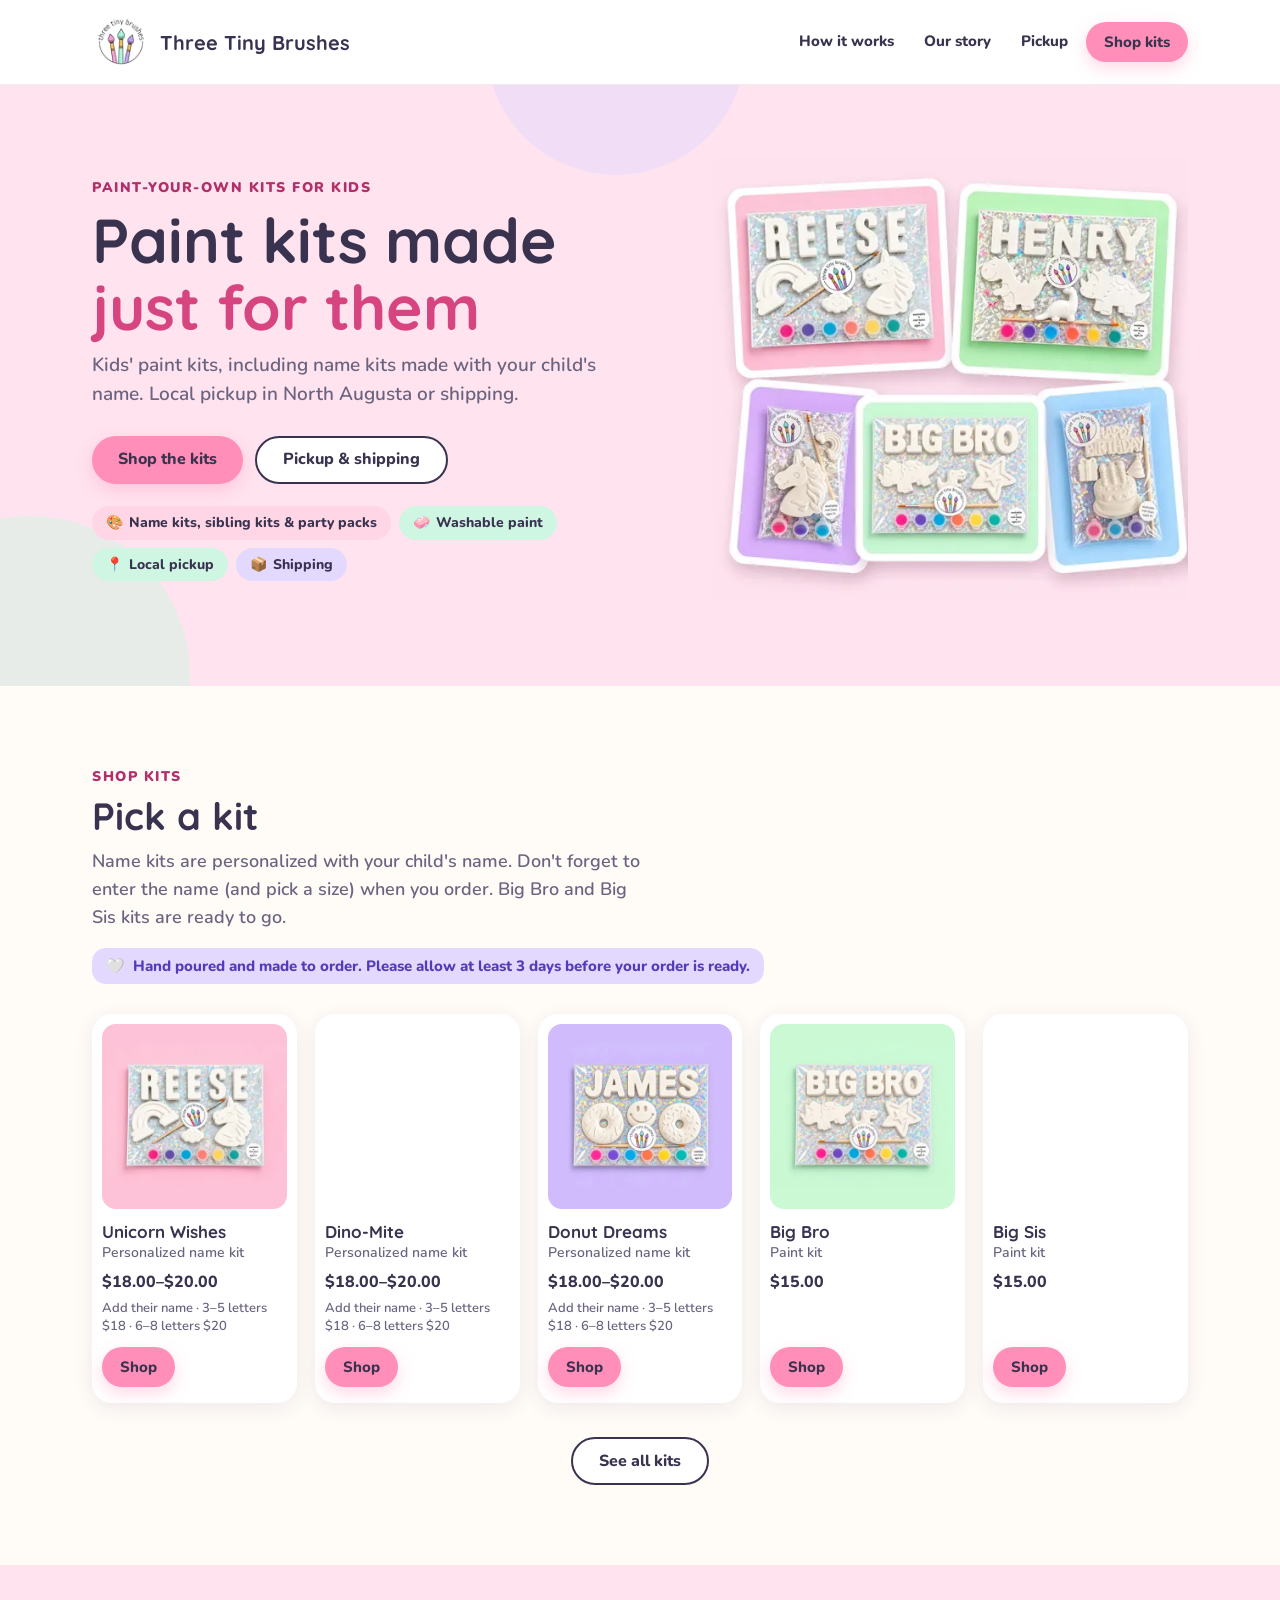
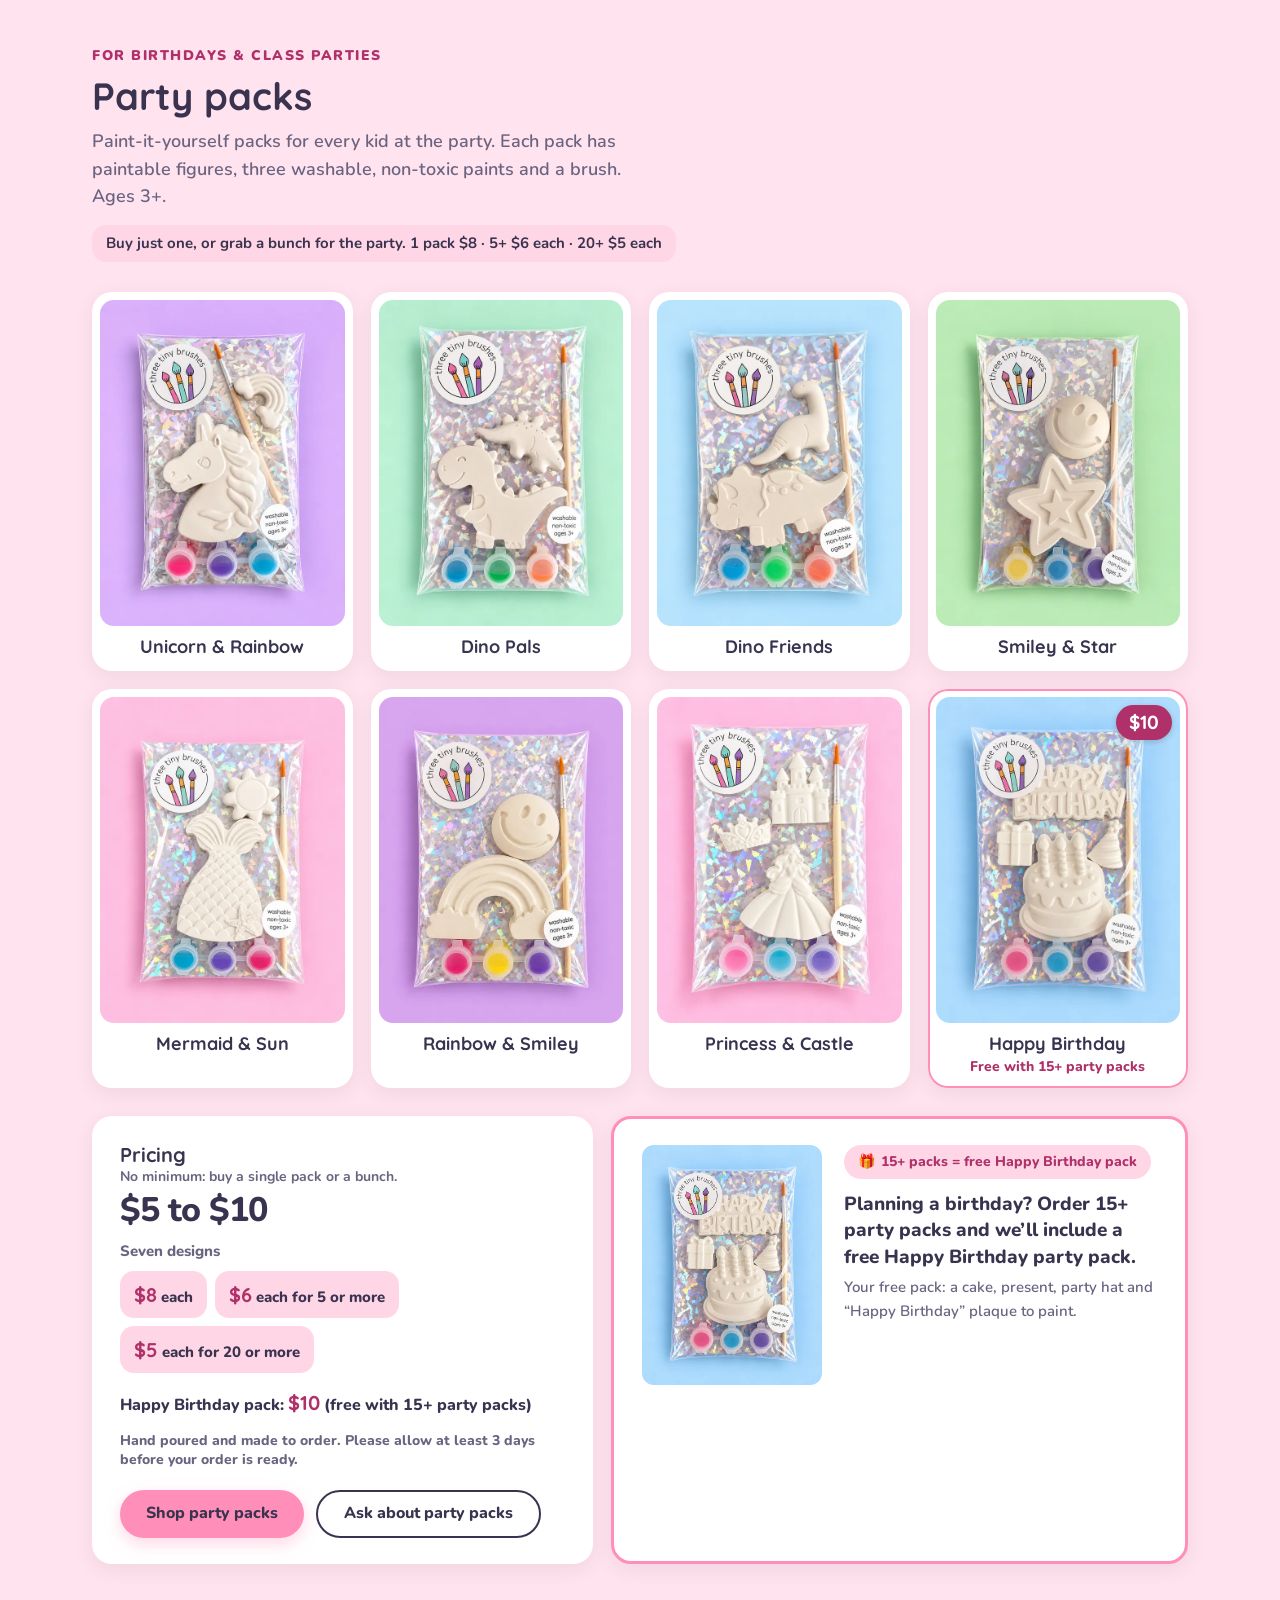
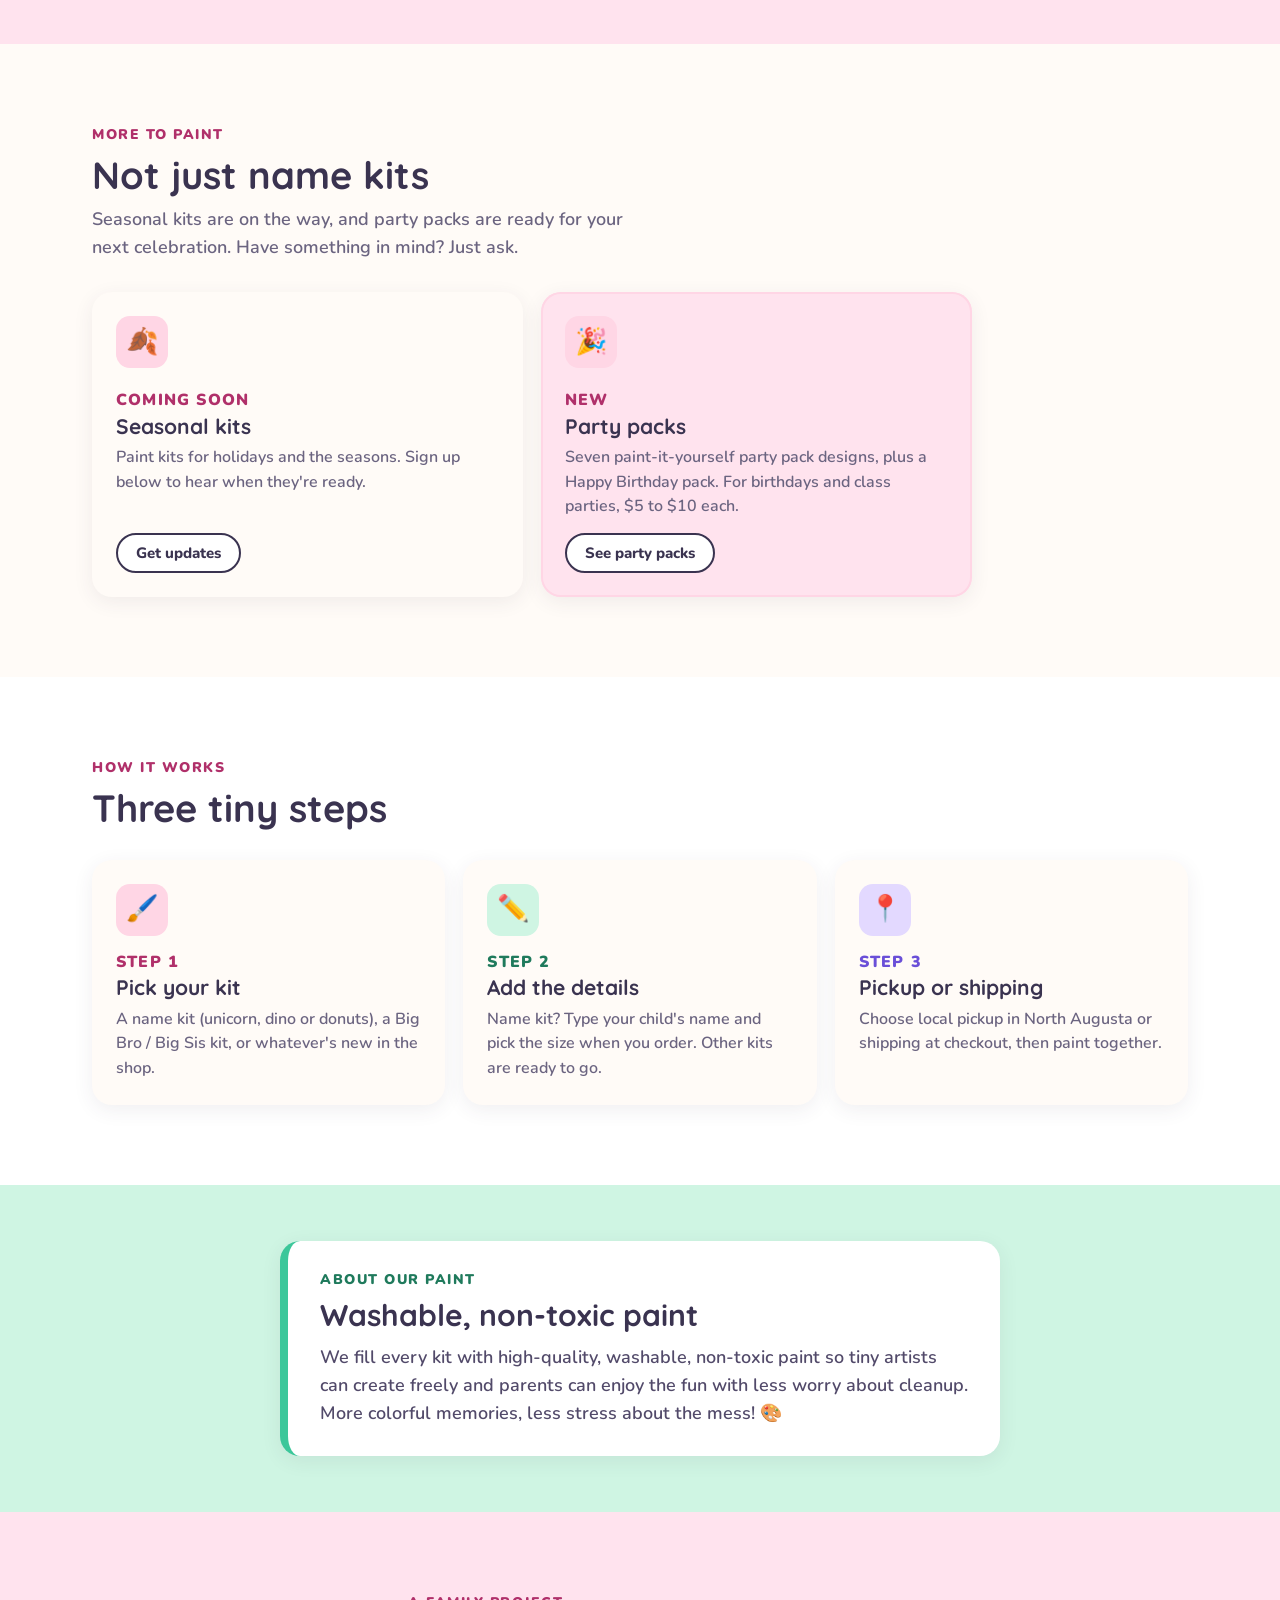
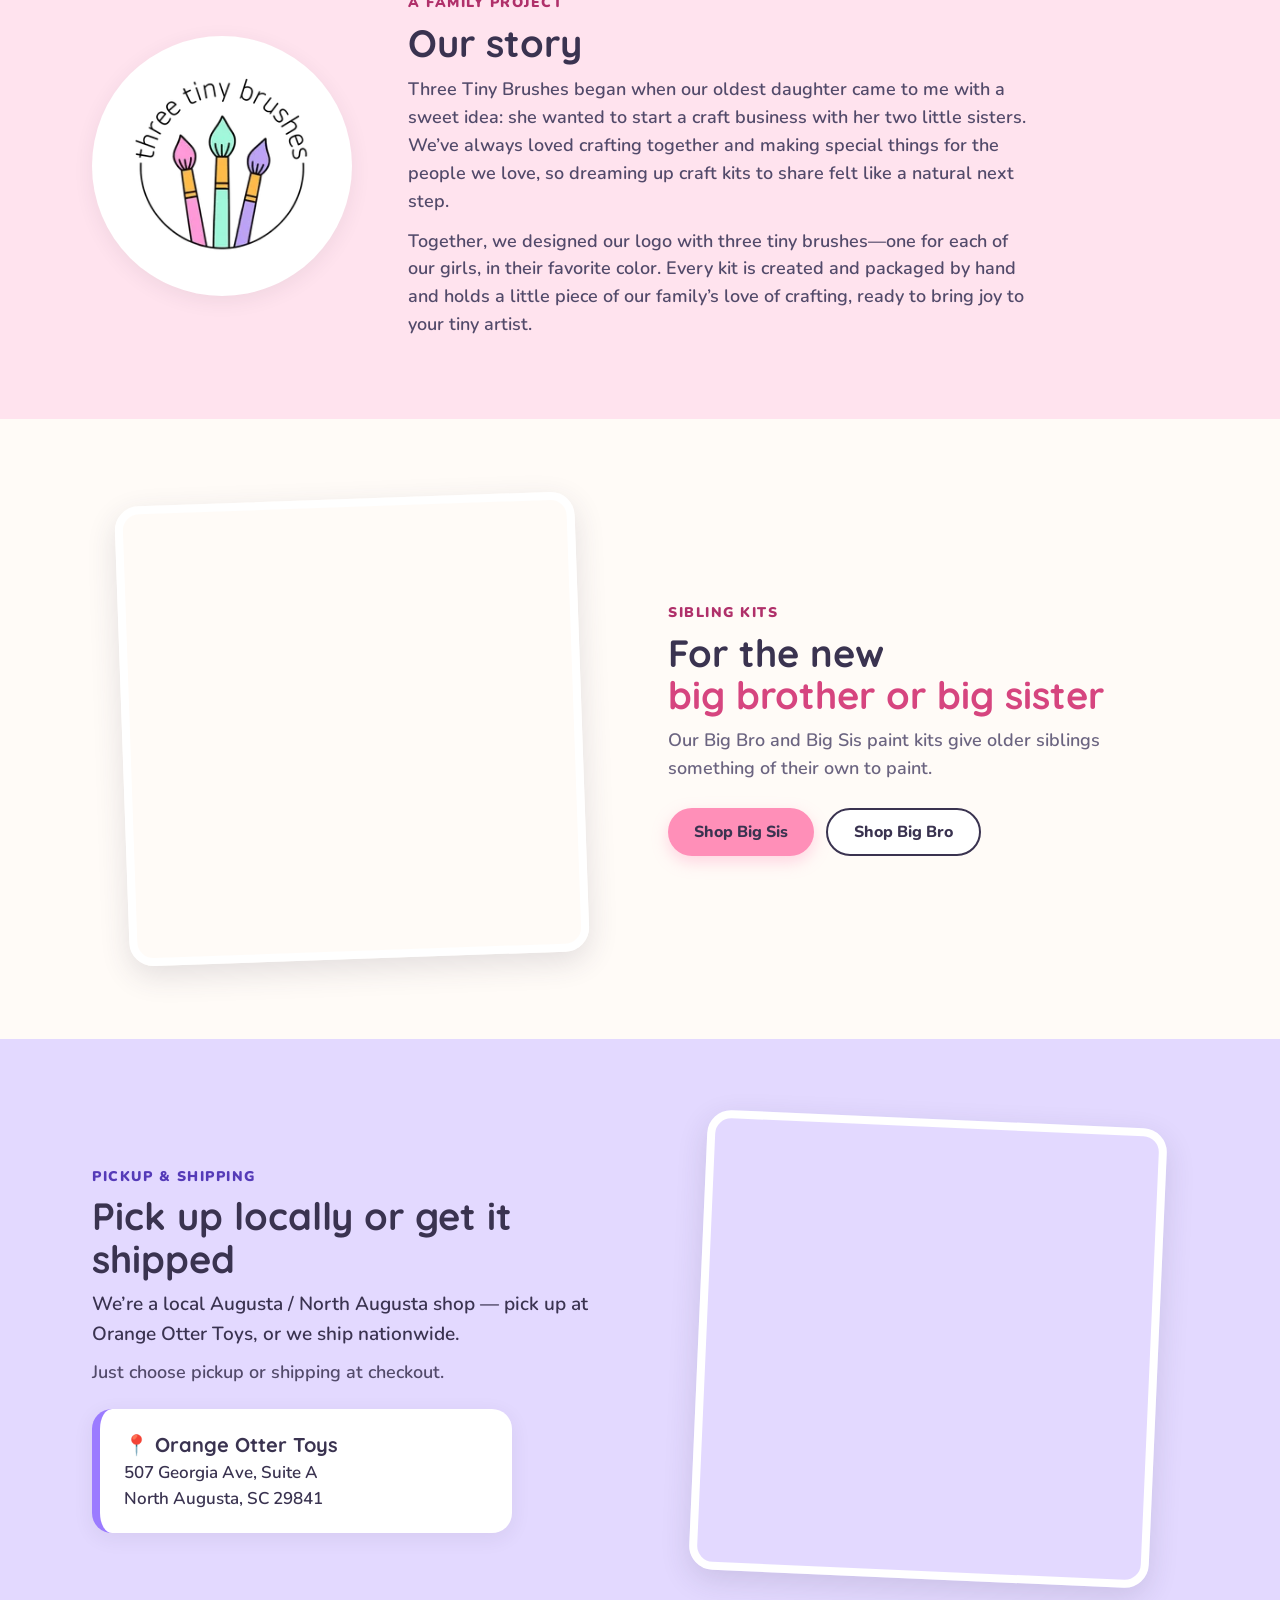
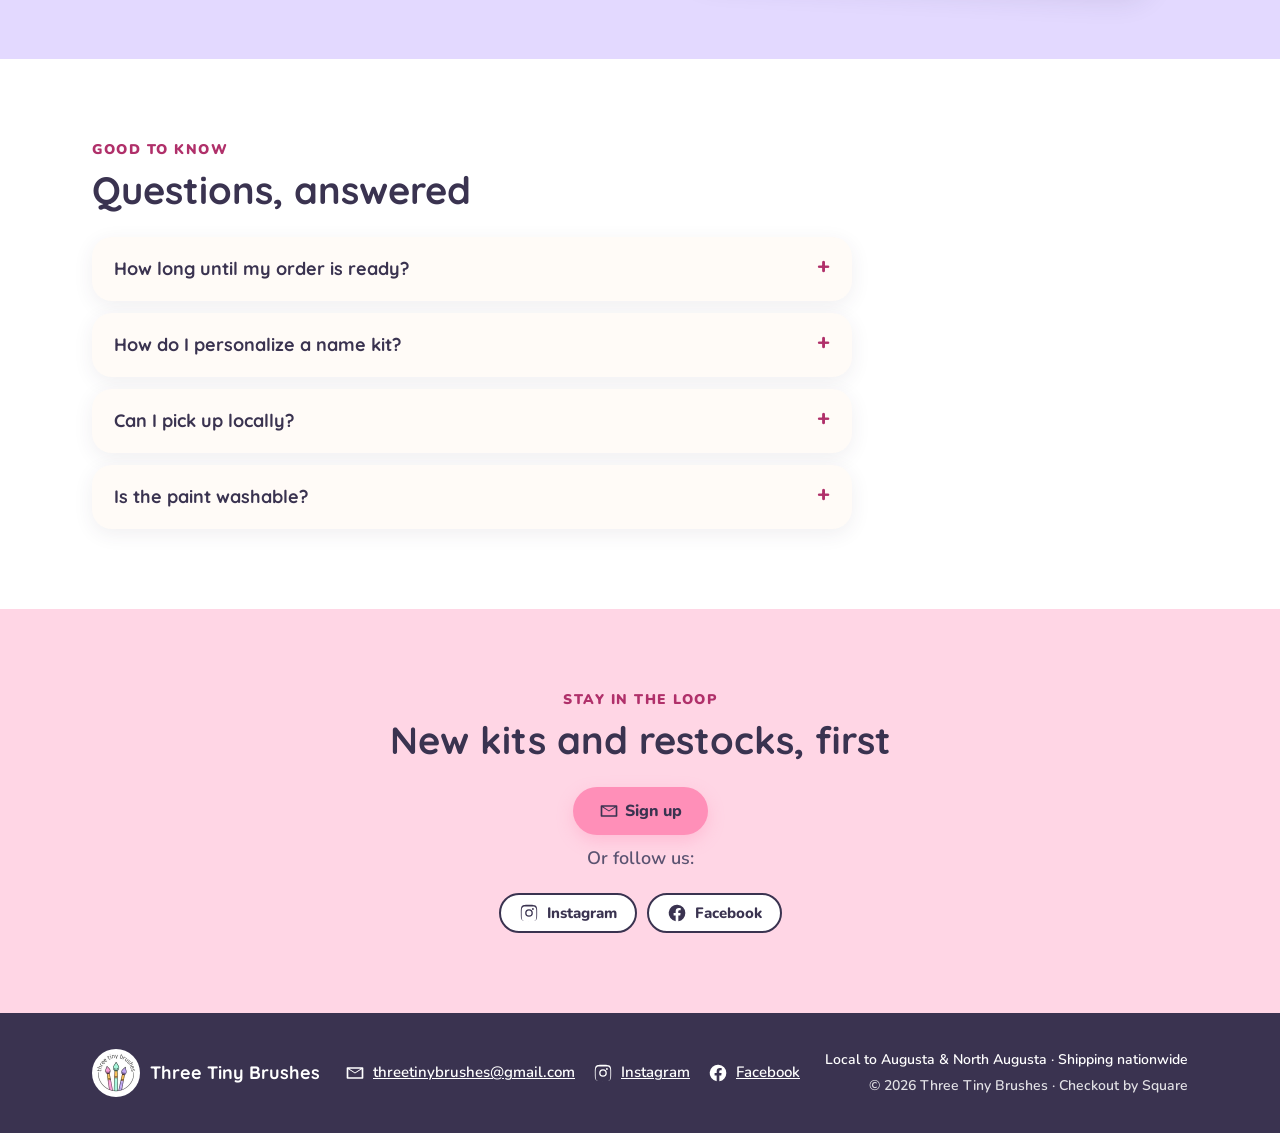
==== index.html @ 5f63395b "Remove Our Story silhouette; product photos link to their Square pages" ====
<!doctype html>
<html lang="en">
<head>
<meta charset="utf-8">
<meta name="viewport" content="width=device-width, initial-scale=1">
<title>Paint-Your-Own Kits for Kids | Three Tiny Brushes</title>
<meta name="description" content="Hand-poured, personalized paint-your-own plaster kits for kids. Pickup in North Augusta, SC or shipping nationwide.">
<link rel="canonical" href="https://threetinybrushes.com/">
<meta name="theme-color" content="#FFE3EE">
<link rel="icon" href="favicon.ico" sizes="32x32">
<link rel="icon" type="image/png" sizes="32x32" href="favicon-32.png">
<link rel="apple-touch-icon" sizes="180x180" href="apple-touch-icon.png">
<meta property="og:type" content="website">
<meta property="og:site_name" content="Three Tiny Brushes">
<meta property="og:title" content="Paint-Your-Own Kits for Kids | Three Tiny Brushes">
<meta property="og:description" content="Hand-poured, personalized paint-your-own plaster kits for kids. Pickup in North Augusta, SC or shipping nationwide.">
<meta property="og:url" content="https://threetinybrushes.com/">
<meta property="og:image" content="https://threetinybrushes.com/img/og.jpg">
<meta property="og:image:width" content="1200">
<meta property="og:image:height" content="630">
<meta property="og:image:alt" content="Three Tiny Brushes personalized paint name kits: Reese, Henry and James kits">
<meta name="twitter:card" content="summary_large_image">
<meta name="twitter:title" content="Paint-Your-Own Kits for Kids | Three Tiny Brushes">
<meta name="twitter:description" content="Hand-poured, personalized paint-your-own plaster kits for kids. Pickup in North Augusta, SC or shipping nationwide.">
<meta name="twitter:image" content="https://threetinybrushes.com/img/og.jpg">
<link rel="preconnect" href="https://fonts.googleapis.com">
<link rel="preconnect" href="https://fonts.gstatic.com" crossorigin>
<link rel="preload" as="style" href="https://fonts.googleapis.com/css2?family=Nunito:wght@600;800;900&amp;family=Quicksand:wght@700&amp;display=swap">
<link rel="stylesheet" href="https://fonts.googleapis.com/css2?family=Nunito:wght@600;800;900&amp;family=Quicksand:wght@700&amp;display=swap" media="print" onload="this.media='all'">
<noscript><link rel="stylesheet" href="https://fonts.googleapis.com/css2?family=Nunito:wght@600;800;900&amp;family=Quicksand:wght@700&amp;display=swap"></noscript>
<link rel="stylesheet" href="css/styles.css">
<script src="js/monitoring.js" defer></script>
<script type="application/ld+json">{"@context":"https://schema.org","@graph":[{"@type":"Store","@id":"https://threetinybrushes.com/#store","name":"Three Tiny Brushes","url":"https://threetinybrushes.com/","logo":"https://threetinybrushes.com/img/logo-128.png","image":"https://threetinybrushes.com/img/og.jpg","description":"Hand-poured, personalized paint-your-own plaster kits for kids. Pickup in North Augusta, SC or shipping nationwide.","areaServed":[{"@type":"City","name":"Augusta, GA"},{"@type":"City","name":"North Augusta, SC"},{"@type":"Country","name":"United States"}],"email":"threetinybrushes@gmail.com","sameAs":["https://www.instagram.com/threetinybrushes","https://www.facebook.com/threetinybrushes","https://threetinybrushes.square.site/"],"address":{"@type":"PostalAddress","name":"Orange Otter Toys (pickup location)","streetAddress":"507 Georgia Ave, Suite A","addressLocality":"North Augusta","addressRegion":"SC","postalCode":"29841","addressCountry":"US"},"makesOffer":[{"@type":"Offer","itemOffered":{"@id":"https://threetinybrushes.com/#unicorn-wishes"}},{"@type":"Offer","itemOffered":{"@id":"https://threetinybrushes.com/#dino-mite"}},{"@type":"Offer","itemOffered":{"@id":"https://threetinybrushes.com/#donut-dreams"}},{"@type":"Offer","itemOffered":{"@id":"https://threetinybrushes.com/#big-bro"}},{"@type":"Offer","itemOffered":{"@id":"https://threetinybrushes.com/#big-sis"}}]},{"@type":"Product","name":"Unicorn Wishes Personalized Paintable Name Kit","image":"https://threetinybrushes.com/img/unicorn-wishes-1600.jpg","description":"Unicorn Wishes personalized paint-your-own name kit.","brand":{"@type":"Brand","name":"Three Tiny Brushes"},"url":"https://threetinybrushes.square.site/product/unicorn-wishes-personalized-paintable-name-kit/DJL3EIU2E24Y5KIVT3AFHHFQ","offers":{"@type":"AggregateOffer","lowPrice":"18.00","highPrice":"20.00","priceCurrency":"USD","offerCount":2,"url":"https://threetinybrushes.square.site/product/unicorn-wishes-personalized-paintable-name-kit/DJL3EIU2E24Y5KIVT3AFHHFQ"},"@id":"https://threetinybrushes.com/#unicorn-wishes"},{"@type":"Product","name":"Dino-Mite Personalized Paintable Name Kit","image":"https://threetinybrushes.com/img/dino-mite-1600.jpg","description":"Dino-Mite personalized paint-your-own name kit.","brand":{"@type":"Brand","name":"Three Tiny Brushes"},"url":"https://threetinybrushes.square.site/product/dino-mite-personalized-paintable-name-kit/X7LNKIWP7Z5QSPDV2MBJVYXO","offers":{"@type":"AggregateOffer","lowPrice":"18.00","highPrice":"20.00","priceCurrency":"USD","offerCount":2,"url":"https://threetinybrushes.square.site/product/dino-mite-personalized-paintable-name-kit/X7LNKIWP7Z5QSPDV2MBJVYXO"},"@id":"https://threetinybrushes.com/#dino-mite"},{"@type":"Product","name":"Donut Dreams Personalized Paintable Name Kit","image":"https://threetinybrushes.com/img/donut-dreams-1600.jpg","description":"Donut Dreams personalized paint-your-own name kit.","brand":{"@type":"Brand","name":"Three Tiny Brushes"},"url":"https://threetinybrushes.square.site/product/donut-dreams-personalized-paintable-name-kit/XVZXHL3UPXNTKXDHEBRHSUZJ","offers":{"@type":"AggregateOffer","lowPrice":"18.00","highPrice":"20.00","priceCurrency":"USD","offerCount":2,"url":"https://threetinybrushes.square.site/product/donut-dreams-personalized-paintable-name-kit/XVZXHL3UPXNTKXDHEBRHSUZJ"},"@id":"https://threetinybrushes.com/#donut-dreams"},{"@type":"Product","name":"Big Bro Paint Kit","image":"https://threetinybrushes.com/img/big-bro-1600.jpg","description":"Big Bro paint kit.","brand":{"@type":"Brand","name":"Three Tiny Brushes"},"url":"https://threetinybrushes.square.site/product/big-bro-paint-kit/SIYX23676XSIWKKCX4ZDVVKI","offers":{"@type":"Offer","price":"15.00","priceCurrency":"USD","url":"https://threetinybrushes.square.site/product/big-bro-paint-kit/SIYX23676XSIWKKCX4ZDVVKI"},"@id":"https://threetinybrushes.com/#big-bro"},{"@type":"Product","name":"Big Sis Paint Kit","image":"https://threetinybrushes.com/img/big-sis-1600.jpg","description":"Big Sis paint kit.","brand":{"@type":"Brand","name":"Three Tiny Brushes"},"url":"https://threetinybrushes.square.site/product/big-sis-paint-kit/H5QH7S3RQCL5UPOWYXILWPQ4","offers":{"@type":"Offer","price":"15.00","priceCurrency":"USD","url":"https://threetinybrushes.square.site/product/big-sis-paint-kit/H5QH7S3RQCL5UPOWYXILWPQ4"},"@id":"https://threetinybrushes.com/#big-sis"},{"@type":"FAQPage","@id":"https://threetinybrushes.com/#faq","mainEntity":[{"@type":"Question","name":"How long until my order is ready?","acceptedAnswer":{"@type":"Answer","text":"Every piece is hand poured and made to order, so please allow at least 3 days before your order is ready. Because each one is handmade from plaster, no two are exactly alike, and a tiny imperfection here or there is part of the charm."}},{"@type":"Question","name":"How do I personalize a name kit?","acceptedAnswer":{"@type":"Answer","text":"Type your child’s name and pick the size when you order: 3–5 letters $18, 6–8 letters $20."}},{"@type":"Question","name":"Can I pick up locally?","acceptedAnswer":{"@type":"Answer","text":"Yes. Choose pickup or shipping at checkout. Pickup is at Orange Otter Toys, 507 Georgia Ave, Suite A, North Augusta, SC 29841, and we ship nationwide."}},{"@type":"Question","name":"Is the paint washable?","acceptedAnswer":{"@type":"Answer","text":"Yes. Every kit comes with high-quality, washable, non-toxic paint."}}]}]}</script>
</head>
<body>
<a class="skip" href="#main">Skip to content</a>
<header class="site-header"><div class="wrap">
 <a class="brand" href="#top" aria-label="Three Tiny Brushes, back to top"><picture><source type="image/webp" srcset="img/logo-64.webp 1x, img/logo-128.webp 2x"><img src="img/logo-128.png" width="58" height="58" alt=""></picture><span>Three Tiny Brushes</span></a>
 <nav class="nav" aria-label="Main">
  <a class="link" href="#how">How it works</a>
  <a class="link" href="#story">Our story</a>
  <a class="link" href="#pickup">Pickup</a>
  <a class="btn btn-p btn-sm" href="https://threetinybrushes.square.site/">Shop kits</a>
 </nav>
</div></header>

<main id="main">
<div class="hero" id="top">
 <div class="blob blob-a" aria-hidden="true"></div><div class="blob blob-b" aria-hidden="true"></div>
 <div class="wrap">
  <div>
   <p class="kicker">Paint-your-own kits for kids</p>
   <h1>Paint kits made<br><span class="accent">just for them</span></h1>
   <p class="sub">Kids' paint kits, including name kits made with your child's name. Local pickup in North Augusta or shipping.</p>
   <div class="row"><a class="btn btn-p" href="https://threetinybrushes.square.site/">Shop the kits</a><a class="btn btn-s" href="#pickup">Pickup &amp; shipping</a></div>
   <ul class="pills" aria-label="Highlights">
    <li class="pill" style="background:var(--pink-t)"><span aria-hidden="true">🎨</span> Name kits, sibling kits &amp; party packs</li>
    <li class="pill" style="background:var(--mint-t)"><span aria-hidden="true">🧼</span> Washable paint</li>
    <li class="pill" style="background:var(--mint-t)"><span aria-hidden="true">📍</span> Local pickup</li>
    <li class="pill" style="background:var(--lav-t)"><span aria-hidden="true">📦</span> Shipping</li>
   </ul>
  </div>
  <div class="hero-img"><a class="img-link" href="https://threetinybrushes.square.site/" aria-label="Shop all kits on our Square shop"><picture><source type="image/webp" srcset="img/hero-kits-560.webp 560w, img/hero-kits-800.webp 800w, img/hero-kits-1100.webp 1100w" sizes="(min-width:1160px) 480px, (min-width:900px) 40vw, (min-width:600px) 560px, calc(100vw - 40px)"><img src="img/hero-kits-800.jpg" srcset="img/hero-kits-560.jpg 560w, img/hero-kits-800.jpg 800w, img/hero-kits-1100.jpg 1100w" sizes="(min-width:1160px) 480px, (min-width:900px) 40vw, (min-width:600px) 560px, calc(100vw - 40px)" width="1400" height="1310" alt="Personalized paint name kits for Reese (unicorn) and Henry (dino), a Big Bro paint kit, plus Unicorn &amp; Rainbow and Happy Birthday party packs" fetchpriority="high" decoding="async"></picture></a></div>
 </div>
</div>

<section id="shop" aria-labelledby="shop-title"><div class="wrap">
 <p class="kicker">Shop kits</p><h2 id="shop-title">Pick a kit</h2>
 <p class="sub">Name kits are personalized with your child's name. Don't forget to enter the name (and pick a size) when you order. Big Bro and Big Sis kits are ready to go.</p>
 <p class="made-note"><span aria-hidden="true">🤍</span> Hand poured and made to order. Please allow at least 3 days before your order is ready.</p>
 <ul class="grid5">
  <li class="card prod">
   <a class="img-link" href="https://threetinybrushes.square.site/product/unicorn-wishes-personalized-paintable-name-kit/DJL3EIU2E24Y5KIVT3AFHHFQ" aria-label="Shop Unicorn Wishes on our Square shop"><picture><source type="image/webp" srcset="img/unicorn-wishes-400.webp 400w, img/unicorn-wishes-600.webp 600w, img/unicorn-wishes-800.webp 800w, img/unicorn-wishes-1600.webp 1600w" sizes="(min-width:1160px) 196px, (min-width:1040px) 17vw, (min-width:600px) 30vw, 44vw"><img src="img/unicorn-wishes-800.jpg" srcset="img/unicorn-wishes-400.jpg 400w, img/unicorn-wishes-600.jpg 600w, img/unicorn-wishes-800.jpg 800w, img/unicorn-wishes-1600.jpg 1600w" sizes="(min-width:1160px) 196px, (min-width:1040px) 17vw, (min-width:600px) 30vw, 44vw" width="1600" height="1600" alt="Unicorn Wishes personalized paint-your-own name kit" loading="lazy" decoding="async"></picture></a>
   <h3>Unicorn Wishes</h3><span class="type">Personalized name kit</span>
   <p class="price"><span class="visually-hidden">Price: </span>$18.00–$20.00</p>
   <p class="opts">Add their name · 3–5 letters $18 · 6–8 letters $20</p>
   <a class="btn btn-p btn-sm" href="https://threetinybrushes.square.site/product/unicorn-wishes-personalized-paintable-name-kit/DJL3EIU2E24Y5KIVT3AFHHFQ" aria-label="Shop Unicorn Wishes on our Square shop">Shop</a>
  </li>
  <li class="card prod">
   <a class="img-link" href="https://threetinybrushes.square.site/product/dino-mite-personalized-paintable-name-kit/X7LNKIWP7Z5QSPDV2MBJVYXO" aria-label="Shop Dino-Mite on our Square shop"><picture><source type="image/webp" srcset="img/dino-mite-400.webp 400w, img/dino-mite-600.webp 600w, img/dino-mite-800.webp 800w, img/dino-mite-1600.webp 1600w" sizes="(min-width:1160px) 196px, (min-width:1040px) 17vw, (min-width:600px) 30vw, 44vw"><img src="img/dino-mite-800.jpg" srcset="img/dino-mite-400.jpg 400w, img/dino-mite-600.jpg 600w, img/dino-mite-800.jpg 800w, img/dino-mite-1600.jpg 1600w" sizes="(min-width:1160px) 196px, (min-width:1040px) 17vw, (min-width:600px) 30vw, 44vw" width="1600" height="1600" alt="Dino-Mite personalized paint-your-own name kit" loading="lazy" decoding="async"></picture></a>
   <h3>Dino-Mite</h3><span class="type">Personalized name kit</span>
   <p class="price"><span class="visually-hidden">Price: </span>$18.00–$20.00</p>
   <p class="opts">Add their name · 3–5 letters $18 · 6–8 letters $20</p>
   <a class="btn btn-p btn-sm" href="https://threetinybrushes.square.site/product/dino-mite-personalized-paintable-name-kit/X7LNKIWP7Z5QSPDV2MBJVYXO" aria-label="Shop Dino-Mite on our Square shop">Shop</a>
  </li>
  <li class="card prod">
   <a class="img-link" href="https://threetinybrushes.square.site/product/donut-dreams-personalized-paintable-name-kit/XVZXHL3UPXNTKXDHEBRHSUZJ" aria-label="Shop Donut Dreams on our Square shop"><picture><source type="image/webp" srcset="img/donut-dreams-400.webp 400w, img/donut-dreams-600.webp 600w, img/donut-dreams-800.webp 800w, img/donut-dreams-1600.webp 1600w" sizes="(min-width:1160px) 196px, (min-width:1040px) 17vw, (min-width:600px) 30vw, 44vw"><img src="img/donut-dreams-800.jpg" srcset="img/donut-dreams-400.jpg 400w, img/donut-dreams-600.jpg 600w, img/donut-dreams-800.jpg 800w, img/donut-dreams-1600.jpg 1600w" sizes="(min-width:1160px) 196px, (min-width:1040px) 17vw, (min-width:600px) 30vw, 44vw" width="1600" height="1600" alt="Donut Dreams personalized paint-your-own name kit" loading="lazy" decoding="async"></picture></a>
   <h3>Donut Dreams</h3><span class="type">Personalized name kit</span>
   <p class="price"><span class="visually-hidden">Price: </span>$18.00–$20.00</p>
   <p class="opts">Add their name · 3–5 letters $18 · 6–8 letters $20</p>
   <a class="btn btn-p btn-sm" href="https://threetinybrushes.square.site/product/donut-dreams-personalized-paintable-name-kit/XVZXHL3UPXNTKXDHEBRHSUZJ" aria-label="Shop Donut Dreams on our Square shop">Shop</a>
  </li>
  <li class="card prod">
   <a class="img-link" href="https://threetinybrushes.square.site/product/big-bro-paint-kit/SIYX23676XSIWKKCX4ZDVVKI" aria-label="Shop Big Bro on our Square shop"><picture><source type="image/webp" srcset="img/big-bro-400.webp 400w, img/big-bro-600.webp 600w, img/big-bro-800.webp 800w, img/big-bro-1600.webp 1600w" sizes="(min-width:1160px) 196px, (min-width:1040px) 17vw, (min-width:600px) 30vw, 44vw"><img src="img/big-bro-800.jpg" srcset="img/big-bro-400.jpg 400w, img/big-bro-600.jpg 600w, img/big-bro-800.jpg 800w, img/big-bro-1600.jpg 1600w" sizes="(min-width:1160px) 196px, (min-width:1040px) 17vw, (min-width:600px) 30vw, 44vw" width="1600" height="1600" alt="Big Bro paint kit" loading="lazy" decoding="async"></picture></a>
   <h3>Big Bro</h3><span class="type">Paint kit</span>
   <p class="price"><span class="visually-hidden">Price: </span>$15.00</p>
   <a class="btn btn-p btn-sm" href="https://threetinybrushes.square.site/product/big-bro-paint-kit/SIYX23676XSIWKKCX4ZDVVKI" aria-label="Shop Big Bro on our Square shop">Shop</a>
  </li>
  <li class="card prod">
   <a class="img-link" href="https://threetinybrushes.square.site/product/big-sis-paint-kit/H5QH7S3RQCL5UPOWYXILWPQ4" aria-label="Shop Big Sis on our Square shop"><picture><source type="image/webp" srcset="img/big-sis-400.webp 400w, img/big-sis-600.webp 600w, img/big-sis-800.webp 800w, img/big-sis-1600.webp 1600w" sizes="(min-width:1160px) 196px, (min-width:1040px) 17vw, (min-width:600px) 30vw, 44vw"><img src="img/big-sis-800.jpg" srcset="img/big-sis-400.jpg 400w, img/big-sis-600.jpg 600w, img/big-sis-800.jpg 800w, img/big-sis-1600.jpg 1600w" sizes="(min-width:1160px) 196px, (min-width:1040px) 17vw, (min-width:600px) 30vw, 44vw" width="1600" height="1600" alt="Big Sis paint kit" loading="lazy" decoding="async"></picture></a>
   <h3>Big Sis</h3><span class="type">Paint kit</span>
   <p class="price"><span class="visually-hidden">Price: </span>$15.00</p>
   <a class="btn btn-p btn-sm" href="https://threetinybrushes.square.site/product/big-sis-paint-kit/H5QH7S3RQCL5UPOWYXILWPQ4" aria-label="Shop Big Sis on our Square shop">Shop</a>
  </li>
 </ul>
 <div class="center"><a class="btn btn-s" href="https://threetinybrushes.square.site/">See all kits</a></div>
</div></section>

<section class="party" id="party-packs" aria-labelledby="party-title"><div class="wrap">
 <p class="kicker">For birthdays &amp; class parties</p><h2 id="party-title">Party packs</h2>
 <p class="sub">Paint-it-yourself packs for every kid at the party. Each pack has paintable figures, three washable, non-toxic paints and a brush. Ages 3+.</p>
 <p class="single-note"><b>Buy just one, or grab a bunch for the party.</b> 1 pack $8 &middot; 5+ $6 each &middot; 20+ $5 each</p>
 <ul class="party-grid" aria-label="Party pack designs">
  <li><figure><a class="img-link" href="https://threetinybrushes.square.site/product/party-pack/VT7LMGTIQBLTZOM6BSILZJJO" aria-label="Shop the Unicorn &amp; Rainbow party pack"><picture><source type="image/webp" srcset="img/party-unicorn-rainbow-600.webp 600w, img/party-unicorn-rainbow-1000.webp 1000w" sizes="(min-width:1160px) 245px, (min-width:760px) calc((100vw - 182px) / 4), calc((100vw - 86px) / 2)"><img src="img/party-unicorn-rainbow-600.jpg" srcset="img/party-unicorn-rainbow-600.jpg 600w, img/party-unicorn-rainbow-1000.jpg 1000w" sizes="(min-width:1160px) 245px, (min-width:760px) calc((100vw - 182px) / 4), calc((100vw - 86px) / 2)" width="600" height="800" alt="Unicorn &amp; Rainbow party pack: a paintable unicorn head and rainbow with three paint pots and a brush" loading="lazy" decoding="async"></picture></a><figcaption>Unicorn &amp; Rainbow</figcaption></figure></li>
  <li><figure><a class="img-link" href="https://threetinybrushes.square.site/product/party-pack/VT7LMGTIQBLTZOM6BSILZJJO" aria-label="Shop the Dino Pals party pack"><picture><source type="image/webp" srcset="img/party-dino-pals-600.webp 600w, img/party-dino-pals-1000.webp 1000w" sizes="(min-width:1160px) 245px, (min-width:760px) calc((100vw - 182px) / 4), calc((100vw - 86px) / 2)"><img src="img/party-dino-pals-600.jpg" srcset="img/party-dino-pals-600.jpg 600w, img/party-dino-pals-1000.jpg 1000w" sizes="(min-width:1160px) 245px, (min-width:760px) calc((100vw - 182px) / 4), calc((100vw - 86px) / 2)" width="600" height="800" alt="Dino Pals party pack: a paintable T-rex and a small spiky dino with three paint pots and a brush" loading="lazy" decoding="async"></picture></a><figcaption>Dino Pals</figcaption></figure></li>
  <li><figure><a class="img-link" href="https://threetinybrushes.square.site/product/party-pack/VT7LMGTIQBLTZOM6BSILZJJO" aria-label="Shop the Dino Friends party pack"><picture><source type="image/webp" srcset="img/party-dino-friends-600.webp 600w, img/party-dino-friends-1000.webp 1000w" sizes="(min-width:1160px) 245px, (min-width:760px) calc((100vw - 182px) / 4), calc((100vw - 86px) / 2)"><img src="img/party-dino-friends-600.jpg" srcset="img/party-dino-friends-600.jpg 600w, img/party-dino-friends-1000.jpg 1000w" sizes="(min-width:1160px) 245px, (min-width:760px) calc((100vw - 182px) / 4), calc((100vw - 86px) / 2)" width="600" height="800" alt="Dino Friends party pack: a paintable long-neck dinosaur and triceratops with three paint pots and a brush" loading="lazy" decoding="async"></picture></a><figcaption>Dino Friends</figcaption></figure></li>
  <li><figure><a class="img-link" href="https://threetinybrushes.square.site/product/party-pack/VT7LMGTIQBLTZOM6BSILZJJO" aria-label="Shop the Smiley &amp; Star party pack"><picture><source type="image/webp" srcset="img/party-smiley-star-600.webp 600w, img/party-smiley-star-1000.webp 1000w" sizes="(min-width:1160px) 245px, (min-width:760px) calc((100vw - 182px) / 4), calc((100vw - 86px) / 2)"><img src="img/party-smiley-star-600.jpg" srcset="img/party-smiley-star-600.jpg 600w, img/party-smiley-star-1000.jpg 1000w" sizes="(min-width:1160px) 245px, (min-width:760px) calc((100vw - 182px) / 4), calc((100vw - 86px) / 2)" width="600" height="800" alt="Smiley &amp; Star party pack: a paintable smiley face and star with three paint pots and a brush" loading="lazy" decoding="async"></picture></a><figcaption>Smiley &amp; Star</figcaption></figure></li>
  <li><figure><a class="img-link" href="https://threetinybrushes.square.site/product/party-pack/VT7LMGTIQBLTZOM6BSILZJJO" aria-label="Shop the Mermaid &amp; Sun party pack"><picture><source type="image/webp" srcset="img/party-mermaid-sun-600.webp 600w, img/party-mermaid-sun-1000.webp 1000w" sizes="(min-width:1160px) 245px, (min-width:760px) calc((100vw - 182px) / 4), calc((100vw - 86px) / 2)"><img src="img/party-mermaid-sun-600.jpg" srcset="img/party-mermaid-sun-600.jpg 600w, img/party-mermaid-sun-1000.jpg 1000w" sizes="(min-width:1160px) 245px, (min-width:760px) calc((100vw - 182px) / 4), calc((100vw - 86px) / 2)" width="600" height="800" alt="Mermaid &amp; Sun party pack: a paintable mermaid tail and sun with three paint pots and a brush" loading="lazy" decoding="async"></picture></a><figcaption>Mermaid &amp; Sun</figcaption></figure></li>
  <li><figure><a class="img-link" href="https://threetinybrushes.square.site/product/party-pack/VT7LMGTIQBLTZOM6BSILZJJO" aria-label="Shop the Rainbow &amp; Smiley party pack"><picture><source type="image/webp" srcset="img/party-rainbow-smiley-600.webp 600w, img/party-rainbow-smiley-1000.webp 1000w" sizes="(min-width:1160px) 245px, (min-width:760px) calc((100vw - 182px) / 4), calc((100vw - 86px) / 2)"><img src="img/party-rainbow-smiley-600.jpg" srcset="img/party-rainbow-smiley-600.jpg 600w, img/party-rainbow-smiley-1000.jpg 1000w" sizes="(min-width:1160px) 245px, (min-width:760px) calc((100vw - 182px) / 4), calc((100vw - 86px) / 2)" width="600" height="800" alt="Rainbow &amp; Smiley party pack: a paintable rainbow and smiley face with three paint pots and a brush" loading="lazy" decoding="async"></picture></a><figcaption>Rainbow &amp; Smiley</figcaption></figure></li>
  <li><figure><a class="img-link" href="https://threetinybrushes.square.site/product/party-pack/VT7LMGTIQBLTZOM6BSILZJJO" aria-label="Shop the Princess &amp; Castle party pack"><picture><source type="image/webp" srcset="img/party-princess-castle-600.webp 600w, img/party-princess-castle-1000.webp 1000w" sizes="(min-width:1160px) 245px, (min-width:760px) calc((100vw - 182px) / 4), calc((100vw - 86px) / 2)"><img src="img/party-princess-castle-600.jpg" srcset="img/party-princess-castle-600.jpg 600w, img/party-princess-castle-1000.jpg 1000w" sizes="(min-width:1160px) 245px, (min-width:760px) calc((100vw - 182px) / 4), calc((100vw - 86px) / 2)" width="600" height="800" alt="Princess &amp; Castle party pack: a paintable princess, castle and crown with three paint pots and a brush" loading="lazy" decoding="async"></picture></a><figcaption>Princess &amp; Castle</figcaption></figure></li>
  <li class="bday"><figure><div class="pp-img"><a class="img-link" href="https://threetinybrushes.square.site/product/party-pack/VT7LMGTIQBLTZOM6BSILZJJO" aria-label="Shop the Happy Birthday party pack"><picture><source type="image/webp" srcset="img/party-happy-birthday-600.webp 600w, img/party-happy-birthday-1000.webp 1000w" sizes="(min-width:1160px) 245px, (min-width:760px) calc((100vw - 182px) / 4), calc((100vw - 86px) / 2)"><img src="img/party-happy-birthday-600.jpg" srcset="img/party-happy-birthday-600.jpg 600w, img/party-happy-birthday-1000.jpg 1000w" sizes="(min-width:1160px) 245px, (min-width:760px) calc((100vw - 182px) / 4), calc((100vw - 86px) / 2)" width="600" height="800" alt="Happy Birthday party pack: a paintable cake, present, party hat and &ldquo;Happy Birthday&rdquo; plaque with three paint pots and a brush" loading="lazy" decoding="async"></picture></a><span class="pp-price"><span class="visually-hidden">Price: </span>$10</span></div><figcaption>Happy Birthday<span class="pp-note">Free with 15+ party packs</span></figcaption></figure></li>
 </ul>
 <div class="party-buy">
  <div class="card party-price">
   <h3>Pricing</h3>
   <p class="single-note sm">No minimum: buy a single pack or a bunch.</p>
   <p class="range-price"><span class="visually-hidden">Price range: </span>$5 to $10</p>
   <p class="tiers-label">Seven designs</p>
   <p class="tiers" aria-label="Party pack pricing for the seven designs"><span class="tier"><b>$8</b> each</span> <span class="dot" aria-hidden="true">·</span> <span class="tier"><b>$6</b> each for 5 or more</span> <span class="dot" aria-hidden="true">·</span> <span class="tier"><b>$5</b> each for 20 or more</span></p>
   <p class="bday-price">Happy Birthday pack: <b>$10</b> (free with 15+ party packs)</p>
   <p class="made-note sm">Hand poured and made to order. Please allow at least 3 days before your order is ready.</p>
   <div class="row"><a class="btn btn-p" href="https://threetinybrushes.square.site/product/party-pack/VT7LMGTIQBLTZOM6BSILZJJO">Shop party packs</a><a class="btn btn-s" href="mailto:threetinybrushes@gmail.com?subject=Party%20packs">Ask about party packs</a></div>
  </div>
  <div class="card party-promo">
   <p class="pill deal"><span aria-hidden="true">🎁</span> 15+ packs = free Happy Birthday pack</p>
   <div class="promo-img"><a class="img-link" href="https://threetinybrushes.square.site/product/party-pack/VT7LMGTIQBLTZOM6BSILZJJO" aria-label="Shop the Happy Birthday party pack"><picture><source type="image/webp" srcset="img/party-happy-birthday-600.webp 600w, img/party-happy-birthday-1000.webp 1000w" sizes="(min-width:760px) 180px, 110px"><img src="img/party-happy-birthday-600.jpg" srcset="img/party-happy-birthday-600.jpg 600w, img/party-happy-birthday-1000.jpg 1000w" sizes="(min-width:760px) 180px, 110px" width="600" height="800" alt="Happy Birthday party pack: a paintable cake, present, party hat and &ldquo;Happy Birthday&rdquo; plaque with three paint pots and a brush" loading="lazy" decoding="async"></picture></a></div>
   <div class="promo-text">
    <p class="offer">Planning a birthday? Order 15+ party packs and we&rsquo;ll include a free Happy Birthday party pack.</p>
    <p class="promo-note">Your free pack: a cake, present, party hat and &ldquo;Happy Birthday&rdquo; plaque to paint.</p>
   </div>
  </div>
 </div>
</div></section>

<section class="more" id="more" aria-labelledby="more-title"><div class="wrap">
 <p class="kicker">More to paint</p><h2 id="more-title">Not just name kits</h2>
 <p class="sub">Seasonal kits are on the way, and party packs are ready for your next celebration. Have something in mind? Just ask.</p>
 <ul class="steps">
  <li class="card step"><div class="ico" style="background:var(--pink-t)" aria-hidden="true">🍂</div><p class="num" style="color:var(--pink-text)">COMING SOON</p><h3>Seasonal kits</h3><p>Paint kits for holidays and the seasons. Sign up below to hear when they're ready.</p><a class="btn btn-s btn-sm" href="#loop">Get updates</a></li>
  <li class="card step party">
   <div class="ico" style="background:var(--pink-t)" aria-hidden="true">🎉</div><p class="num" style="color:var(--pink-text)">NEW</p><h3>Party packs</h3>
   <p>Seven paint-it-yourself party pack designs, plus a Happy Birthday pack. For birthdays and class parties, $5 to $10 each.</p>
   <a class="btn btn-s btn-sm" href="#party-packs">See party packs</a>
  </li>
 </ul>
</div></section>

<section class="how" id="how" aria-labelledby="how-title"><div class="wrap">
 <p class="kicker">How it works</p><h2 id="how-title">Three tiny steps</h2>
 <ol class="steps">
  <li class="card step"><div class="ico" style="background:var(--pink-t)" aria-hidden="true">🖌️</div><p class="num" style="color:var(--pink-text)">STEP 1</p><h3>Pick your kit</h3><p>A name kit (unicorn, dino or donuts), a Big Bro / Big Sis kit, or whatever's new in the shop.</p></li>
  <li class="card step"><div class="ico" style="background:var(--mint-t)" aria-hidden="true">✏️</div><p class="num" style="color:var(--mint-text)">STEP 2</p><h3>Add the details</h3><p>Name kit? Type your child's name and pick the size when you order. Other kits are ready to go.</p></li>
  <li class="card step"><div class="ico" style="background:var(--lav-t)" aria-hidden="true">📍</div><p class="num" style="color:var(--lav-text)">STEP 3</p><h3>Pickup or shipping</h3><p>Choose local pickup in North Augusta or shipping at checkout, then paint together.</p></li>
 </ol>
</div></section>


<section class="paint" id="paint" aria-labelledby="paint-title"><div class="wrap">
 <div class="card paint-note">
  <p class="kicker">About our paint</p>
  <h2 id="paint-title">Washable, non-toxic paint</h2>
  <p>We fill every kit with high-quality, washable, non-toxic paint so tiny artists can create freely and parents can enjoy the fun with less worry about cleanup. More colorful memories, less stress about the mess! 🎨</p>
 </div>
</div></section>

<section class="story" id="story" aria-labelledby="story-title"><div class="wrap story-in">
 <div class="story-logo"><picture><source type="image/webp" srcset="img/logo-240.webp 1x, img/logo-480.webp 2x"><img src="img/logo-240.png" srcset="img/logo-240.png 1x, img/logo-480.png 2x" width="240" height="240" alt="Three Tiny Brushes logo: three paintbrushes in pink, mint and lavender" loading="lazy" decoding="async"></picture></div>
 <div><p class="kicker">A family project</p><h2 id="story-title">Our story</h2>
 <p>Three Tiny Brushes began when our oldest daughter came to me with a sweet idea: she wanted to start a craft business with her two little sisters. We&rsquo;ve always loved crafting together and making special things for the people we love, so dreaming up craft kits to share felt like a natural next step.</p>
 <p>Together, we designed our logo with three tiny brushes&mdash;one for each of our girls, in their favorite color. Every kit is created and packaged by hand and holds a little piece of our family&rsquo;s love of crafting, ready to bring joy to your tiny artist.</p></div>
</div></section>

<section id="siblings" aria-labelledby="sib-title"><div class="wrap split">
 <div class="polaroid-wrap"><a class="img-link" href="https://threetinybrushes.square.site/product/big-sis-paint-kit/H5QH7S3RQCL5UPOWYXILWPQ4" aria-label="Shop the Big Sis paint kit"><picture><source type="image/webp" srcset="img/big-sis-400.webp 400w, img/big-sis-600.webp 600w, img/big-sis-800.webp 800w, img/big-sis-1600.webp 1600w" sizes="(min-width:1160px) 460px, (min-width:760px) 40vw, calc(100vw - 40px)"><img src="img/big-sis-800.jpg" srcset="img/big-sis-400.jpg 400w, img/big-sis-600.jpg 600w, img/big-sis-800.jpg 800w, img/big-sis-1600.jpg 1600w" sizes="(min-width:1160px) 460px, (min-width:760px) 40vw, calc(100vw - 40px)" width="1600" height="1600" alt="Big Sis paint kit" class="polaroid tilt-l" loading="lazy" decoding="async"></picture></a></div>
 <div><p class="kicker">Sibling kits</p><h2 id="sib-title">For the new<br><span class="accent">big brother or big sister</span></h2>
 <p class="sub">Our Big Bro and Big Sis paint kits give older siblings something of their own to paint.</p>
 <div class="row"><a class="btn btn-p" href="https://threetinybrushes.square.site/product/big-sis-paint-kit/H5QH7S3RQCL5UPOWYXILWPQ4">Shop Big Sis</a><a class="btn btn-s" href="https://threetinybrushes.square.site/product/big-bro-paint-kit/SIYX23676XSIWKKCX4ZDVVKI">Shop Big Bro</a></div></div>
</div></section>

<section class="pickup" id="pickup" aria-labelledby="pickup-title"><div class="wrap split rev">
 <div class="polaroid-wrap"><a class="img-link" href="https://threetinybrushes.square.site/product/dino-mite-personalized-paintable-name-kit/X7LNKIWP7Z5QSPDV2MBJVYXO" aria-label="Shop the Dino-Mite name kit"><picture><source type="image/webp" srcset="img/dino-mite-400.webp 400w, img/dino-mite-600.webp 600w, img/dino-mite-800.webp 800w, img/dino-mite-1600.webp 1600w" sizes="(min-width:1160px) 460px, (min-width:760px) 40vw, calc(100vw - 40px)"><img src="img/dino-mite-800.jpg" srcset="img/dino-mite-400.jpg 400w, img/dino-mite-600.jpg 600w, img/dino-mite-800.jpg 800w, img/dino-mite-1600.jpg 1600w" sizes="(min-width:1160px) 460px, (min-width:760px) 40vw, calc(100vw - 40px)" width="1600" height="1600" alt="Dino-Mite personalized paint-your-own name kit" class="polaroid tilt-r" loading="lazy" decoding="async"></picture></a></div>
 <div><p class="kicker">Pickup &amp; shipping</p><h2 id="pickup-title">Pick up locally or get it shipped</h2>
 <p class="sub lead-local">We&rsquo;re a local Augusta / North Augusta shop &mdash; pick up at Orange Otter Toys, or we ship nationwide.</p>
 <p class="sub">Just choose pickup or shipping at checkout.</p>
 <address class="card addr"><strong><span aria-hidden="true">📍</span> Orange Otter Toys</strong>507 Georgia Ave, Suite A<br>North Augusta, SC 29841</address></div>
</div></section>

<section class="faq" id="faq" aria-labelledby="faq-title"><div class="wrap">
 <p class="kicker">Good to know</p><h2 id="faq-title">Questions, answered</h2>
 <div class="faq-list">
  <details class="card faq-item"><summary>How long until my order is ready?</summary><p>Every piece is hand poured and made to order, so please allow at least 3 days before your order is ready. Because each one is handmade from plaster, no two are exactly alike, and a tiny imperfection here or there is part of the charm.</p></details>
  <details class="card faq-item"><summary>How do I personalize a name kit?</summary><p>Type your child&rsquo;s name and pick the size when you order: 3&ndash;5 letters $18, 6&ndash;8 letters $20.</p></details>
  <details class="card faq-item"><summary>Can I pick up locally?</summary><p>Yes. Choose pickup or shipping at checkout. Pickup is at Orange Otter Toys, 507 Georgia Ave, Suite A, North Augusta, SC 29841, and we ship nationwide.</p></details>
  <details class="card faq-item"><summary>Is the paint washable?</summary><p>Yes. Every kit comes with high-quality, washable, non-toxic paint.</p></details>
 </div>
</div></section>

<section class="news" id="loop" aria-labelledby="loop-title"><div class="wrap">
 <p class="kicker">Stay in the loop</p><h2 id="loop-title">New kits and restocks, first</h2>
 <div class="row"><a class="btn btn-p" href="mailto:threetinybrushes@gmail.com?subject=Add%20me%20to%20the%20Three%20Tiny%20Brushes%20list"><svg width="20" height="20" fill="currentColor" viewBox="0 0 24 24" aria-hidden="true"><path d="M3 5h18a1 1 0 0 1 1 1v12a1 1 0 0 1-1 1H3a1 1 0 0 1-1-1V6a1 1 0 0 1 1-1zm1 2.4V17h16V7.4l-8 5.3-8-5.3zM5.2 7l6.8 4.5L18.8 7H5.2z"/></svg> Sign up</a></div>
 <p class="sub">Or follow us:</p>
 <div class="follow">
  <a class="btn btn-s btn-sm" href="https://www.instagram.com/threetinybrushes" rel="noopener"><svg viewBox="0 0 24 24" aria-hidden="true"><path d="M12 2.2c3.2 0 3.6 0 4.8.1 1.2.1 1.8.2 2.2.4.6.2 1 .5 1.4.9.4.4.7.8.9 1.4.2.4.4 1.1.4 2.2.1 1.3.1 1.6.1 4.8s0 3.6-.1 4.8c-.1 1.2-.2 1.8-.4 2.2-.2.6-.5 1-.9 1.4-.4.4-.8.7-1.4.9-.4.2-1.1.4-2.2.4-1.3.1-1.6.1-4.8.1s-3.6 0-4.8-.1c-1.2-.1-1.8-.2-2.2-.4-.6-.2-1-.5-1.4-.9-.4-.4-.7-.8-.9-1.4-.2-.4-.4-1.1-.4-2.2C2.2 15.6 2.2 15.2 2.2 12s0-3.6.1-4.8c.1-1.2.2-1.8.4-2.2.2-.6.5-1 .9-1.4.4-.4.8-.7 1.4-.9.4-.2 1.1-.4 2.2-.4C8.4 2.2 8.8 2.2 12 2.2zm0 2c-3.1 0-3.5 0-4.7.1-1 0-1.6.2-1.9.3-.5.2-.8.4-1.1.7-.3.3-.6.7-.7 1.1-.1.4-.3.9-.3 1.9-.1 1.2-.1 1.6-.1 4.7s0 3.5.1 4.7c0 1 .2 1.6.3 1.9.2.5.4.8.7 1.1.3.3.7.6 1.1.7.4.1.9.3 1.9.3 1.2.1 1.6.1 4.7.1s3.5 0 4.7-.1c1 0 1.6-.2 1.9-.3.5-.2.8-.4 1.1-.7.3-.3.6-.7.7-1.1.1-.4.3-.9.3-1.9.1-1.2.1-1.6.1-4.7s0-3.5-.1-4.7c0-1-.2-1.6-.3-1.9-.2-.5-.4-.8-.7-1.1-.3-.3-.7-.6-1.1-.7-.4-.1-.9-.3-1.9-.3-1.2-.1-1.6-.1-4.7-.1zm0 3.2a4.6 4.6 0 1 1 0 9.2 4.6 4.6 0 0 1 0-9.2zm0 7.6a3 3 0 1 0 0-6 3 3 0 0 0 0 6zm5.8-7.8a1.1 1.1 0 1 1-2.2 0 1.1 1.1 0 0 1 2.2 0z"/></svg> Instagram</a>
  <a class="btn btn-s btn-sm" href="https://www.facebook.com/threetinybrushes" rel="noopener"><svg viewBox="0 0 24 24" aria-hidden="true"><path d="M22 12a10 10 0 1 0-11.6 9.9v-7H7.9V12h2.5V9.8c0-2.5 1.5-3.9 3.8-3.9 1.1 0 2.2.2 2.2.2v2.5h-1.3c-1.2 0-1.6.8-1.6 1.6V12h2.8l-.4 2.9h-2.3v7A10 10 0 0 0 22 12z"/></svg> Facebook</a>
 </div>
</div></section>
</main>

<footer class="site-footer"><div class="wrap">
 <a class="brand" href="#top"><picture><source type="image/webp" srcset="img/logo-solid-96.webp"><img src="img/logo-solid-96.png" width="48" height="48" alt="" loading="lazy"></picture><span>Three Tiny Brushes</span></a>
 <div class="foot-links">
  <a href="mailto:threetinybrushes@gmail.com"><svg viewBox="0 0 24 24" aria-hidden="true"><path d="M3 5h18a1 1 0 0 1 1 1v12a1 1 0 0 1-1 1H3a1 1 0 0 1-1-1V6a1 1 0 0 1 1-1zm1 2.4V17h16V7.4l-8 5.3-8-5.3zM5.2 7l6.8 4.5L18.8 7H5.2z"/></svg> threetinybrushes@gmail.com</a>
  <a href="https://www.instagram.com/threetinybrushes" rel="noopener"><svg viewBox="0 0 24 24" aria-hidden="true"><path d="M12 2.2c3.2 0 3.6 0 4.8.1 1.2.1 1.8.2 2.2.4.6.2 1 .5 1.4.9.4.4.7.8.9 1.4.2.4.4 1.1.4 2.2.1 1.3.1 1.6.1 4.8s0 3.6-.1 4.8c-.1 1.2-.2 1.8-.4 2.2-.2.6-.5 1-.9 1.4-.4.4-.8.7-1.4.9-.4.2-1.1.4-2.2.4-1.3.1-1.6.1-4.8.1s-3.6 0-4.8-.1c-1.2-.1-1.8-.2-2.2-.4-.6-.2-1-.5-1.4-.9-.4-.4-.7-.8-.9-1.4-.2-.4-.4-1.1-.4-2.2C2.2 15.6 2.2 15.2 2.2 12s0-3.6.1-4.8c.1-1.2.2-1.8.4-2.2.2-.6.5-1 .9-1.4.4-.4.8-.7 1.4-.9.4-.2 1.1-.4 2.2-.4C8.4 2.2 8.8 2.2 12 2.2zm0 2c-3.1 0-3.5 0-4.7.1-1 0-1.6.2-1.9.3-.5.2-.8.4-1.1.7-.3.3-.6.7-.7 1.1-.1.4-.3.9-.3 1.9-.1 1.2-.1 1.6-.1 4.7s0 3.5.1 4.7c0 1 .2 1.6.3 1.9.2.5.4.8.7 1.1.3.3.7.6 1.1.7.4.1.9.3 1.9.3 1.2.1 1.6.1 4.7.1s3.5 0 4.7-.1c1 0 1.6-.2 1.9-.3.5-.2.8-.4 1.1-.7.3-.3.6-.7.7-1.1.1-.4.3-.9.3-1.9.1-1.2.1-1.6.1-4.7s0-3.5-.1-4.7c0-1-.2-1.6-.3-1.9-.2-.5-.4-.8-.7-1.1-.3-.3-.7-.6-1.1-.7-.4-.1-.9-.3-1.9-.3-1.2-.1-1.6-.1-4.7-.1zm0 3.2a4.6 4.6 0 1 1 0 9.2 4.6 4.6 0 0 1 0-9.2zm0 7.6a3 3 0 1 0 0-6 3 3 0 0 0 0 6zm5.8-7.8a1.1 1.1 0 1 1-2.2 0 1.1 1.1 0 0 1 2.2 0z"/></svg> Instagram</a>
  <a href="https://www.facebook.com/threetinybrushes" rel="noopener"><svg viewBox="0 0 24 24" aria-hidden="true"><path d="M22 12a10 10 0 1 0-11.6 9.9v-7H7.9V12h2.5V9.8c0-2.5 1.5-3.9 3.8-3.9 1.1 0 2.2.2 2.2.2v2.5h-1.3c-1.2 0-1.6.8-1.6 1.6V12h2.8l-.4 2.9h-2.3v7A10 10 0 0 0 22 12z"/></svg> Facebook</a>
 </div>
 <div class="foot-meta">
  <p class="foot-local"><span>Local to Augusta &amp; North Augusta</span> · <span>Shipping nationwide</span></p>
  <p class="small">© 2026 Three Tiny Brushes · Checkout by Square</p>
 </div>
</div></footer>
</body>
</html>
---- css/styles.css ----
/* Three Tiny Brushes: tokens from SPEC.md section 1 */
:root{--ink:#3A3350;--muted:#6B6480;--cream:#FFFBF7;--pink:#FF8FB8;--pink-t:#FFD6E5;--pink-bg:#FFE3EE;--pink-text:#B0306A;--pink-head:#D6457F;
--mint:#3CC79A;--mint-t:#CFF5E3;--mint-text:#1F7A5C;--lav:#9B7BFF;--lav-t:#E3D9FF;--lav-text:#6A4FD8;--lav-deep:#553BB8;
--shadow:0 5px 20px rgba(58,51,80,.08);--head:'Quicksand','Quicksand Fallback',sans-serif;--body:'Nunito','Nunito Fallback',sans-serif}
/* metric-matched fallbacks: keeps layout stable while Google Fonts swap in (CLS) */
@font-face{font-family:"Nunito Fallback";src:local("Arial Bold"),local("Arial-BoldMT"),local("Liberation Sans Bold"),local("Arimo Bold"),local("Roboto Bold"),local("Arial");font-weight:100 1000;size-adjust:96%;ascent-override:105%;descent-override:37%;line-gap-override:0%}
@font-face{font-family:"Quicksand Fallback";src:local("Arial Bold"),local("Arial-BoldMT"),local("Liberation Sans Bold"),local("Arimo Bold"),local("Roboto Bold"),local("Arial");font-weight:100 1000;size-adjust:101.6%;ascent-override:98%;descent-override:25%;line-gap-override:0%}
*,*::before,*::after{box-sizing:border-box}
*{margin:0;padding:0}
html{scroll-behavior:smooth;-webkit-text-size-adjust:100%}
@media (prefers-reduced-motion:reduce){html{scroll-behavior:auto}*{transition:none!important}}
body{font-family:var(--body);font-weight:600;font-size:17px;line-height:1.55;color:var(--ink);background:var(--cream);overflow-x:hidden}
img{display:block;max-width:100%;height:auto}
a{color:var(--ink)}
h1,h2,h3{font-family:var(--head);font-weight:700;color:var(--ink)}
h1{font-size:clamp(40px,7vw,62px);line-height:1.08}
h2{font-size:clamp(30px,4.6vw,38px);line-height:1.12}
h3{font-size:21px;line-height:1.25}
.accent{color:var(--pink-head)}
.wrap{max-width:1160px;margin:0 auto;padding:0 20px}
.kicker{font-family:var(--body);font-weight:900;font-size:14px;letter-spacing:1.5px;text-transform:uppercase;color:var(--pink-text);margin-bottom:8px}
.sub{color:var(--muted);font-size:18px;margin-top:10px;max-width:560px}
.skip{position:absolute;left:12px;top:-60px;background:#fff;padding:10px 16px;border-radius:999px;z-index:10;font-weight:800}
.skip:focus{top:12px}
:focus-visible{outline:3px solid var(--lav-text);outline-offset:3px;border-radius:6px}
.btn{display:inline-flex;align-items:center;justify-content:center;gap:6px;min-height:48px;padding:12px 26px;border-radius:999px;font-family:var(--body);font-weight:800;font-size:16px;text-decoration:none;line-height:1.2;transition:transform .15s,box-shadow .15s}
.btn:hover{transform:translateY(-2px)}
.btn-p{background:var(--pink);color:var(--ink);box-shadow:0 6px 16px rgba(255,143,184,.35)}
.btn-p:hover{box-shadow:0 8px 20px rgba(255,143,184,.5)}
.btn-s{background:#fff;color:var(--ink);border:2px solid var(--ink)}
.btn-sm{min-height:40px;padding:8px 18px;font-size:15px}
.btn:focus-visible{outline-offset:4px;border-radius:999px}
.row{display:flex;flex-wrap:wrap;gap:12px;margin-top:26px}
.pill{display:inline-flex;align-items:center;gap:6px;padding:6px 14px;border-radius:999px;font-weight:800;font-size:14px}
.card{background:#fff;border-radius:20px;box-shadow:var(--shadow)}
/* header */
.site-header{background:#fff;border-bottom:1px solid #F1EAF2;position:sticky;top:0;z-index:5}
.site-header .wrap{display:flex;align-items:center;justify-content:space-between;gap:12px;height:72px}
.brand{display:flex;align-items:center;gap:10px;font-family:var(--head);font-weight:700;font-size:20px;text-decoration:none;color:var(--ink)}
.brand img{width:52px;height:52px}
.nav{display:flex;align-items:center;gap:6px}
.nav a.link{padding:10px 12px;text-decoration:none;font-weight:800;font-size:15px;border-radius:999px}
.nav a.link:hover{background:var(--pink-bg)}
/* hero */
.hero{background:var(--pink-bg);position:relative;overflow:hidden;padding:48px 0 56px}
.blob{position:absolute;border-radius:50%;opacity:.5;pointer-events:none}
.blob-a{width:320px;height:320px;background:var(--mint-t);left:-130px;bottom:-150px}
.blob-b{width:260px;height:260px;background:var(--lav-t);left:38%;top:-170px}
.hero .wrap{display:grid;gap:28px;align-items:center;position:relative}
.hero .sub{font-size:19px}
.pills{display:flex;flex-wrap:wrap;gap:8px;margin-top:22px}
@media (max-width:899px){.blob-a{display:none}.blob-b{left:auto;right:-120px}}
.hero-img{width:100%;max-width:560px;margin:0 auto}
/* sections */
section{padding:64px 0;scroll-margin-top:72px}
.grid5{display:grid;grid-template-columns:repeat(2,1fr);gap:14px;margin-top:30px;list-style:none}
.prod{padding:10px 10px 16px;display:flex;flex-direction:column}
.prod picture img{width:100%;border-radius:14px;aspect-ratio:1}
.prod h3{font-size:17px;margin-top:12px}
.prod .type{font-size:14px;color:var(--muted)}
.prod .price{font-weight:800;font-size:16px;margin:6px 0 12px}
.prod .btn{margin-top:auto;align-self:flex-start}
.center{text-align:center;margin-top:34px}
.how{background:#fff}
.steps{display:grid;gap:18px;margin-top:30px;list-style:none}
.step{padding:24px;background:var(--cream)}
.ico{width:52px;height:52px;border-radius:14px;display:flex;align-items:center;justify-content:center;font-size:26px;margin-bottom:14px}
.num{font-size:13px;font-weight:900;letter-spacing:1.2px}
.step p{color:var(--muted);font-size:16px;margin-top:6px}
.split{display:grid;gap:34px;align-items:center}
.polaroid{border:8px solid #fff;border-radius:24px;box-shadow:0 10px 30px rgba(58,51,80,.14);width:100%;max-width:460px;margin:0 auto}
.tilt-l{transform:rotate(-2deg)}.tilt-r{transform:rotate(2.5deg)}
.pickup{background:var(--lav-t)}
.pickup .kicker{color:var(--lav-deep)}
.pickup .sub{color:#524A6A}
.addr{padding:20px 24px;margin-top:22px;border-left:8px solid var(--lav);font-style:normal;max-width:420px}
.addr strong{font-family:var(--head);font-size:20px;display:block}
.news{background:var(--pink-t);text-align:center}
.news .sub{margin:10px auto 0;color:#5A5270}
.news .row{justify-content:center}
.follow{display:flex;justify-content:center;flex-wrap:wrap;gap:10px;margin-top:20px}
.follow a,.foot-links a{display:inline-flex;align-items:center;gap:8px}
.follow svg,.foot-links svg{width:20px;height:20px;fill:currentColor}
.site-footer{background:var(--ink);color:#fff;padding:36px 0;font-size:15px}
.site-footer a{color:#fff}
.site-footer .wrap{display:grid;gap:18px;justify-items:start}
.site-footer .brand{color:#fff;font-size:18px}
.site-footer .brand img{width:48px;height:48px;border-radius:50%;background:#fff}
.foot-links{display:flex;flex-wrap:wrap;gap:8px 18px}
.foot-links a{padding:6px 0}
.small{opacity:.85;font-size:14px}
/* local + shipping line */
.pickup .lead-local{color:var(--ink);font-size:19px}
.foot-meta{display:grid;gap:4px}
.foot-local{font-size:14px;color:#fff}
.foot-local span{white-space:nowrap}
/* responsive */
@media (max-width:519px){.nav a.link{display:none}.brand span{font-size:18px}}
@media (max-width:400px){.brand{gap:8px}.brand img{width:44px;height:44px}.brand span{font-size:16px}.site-header .btn-sm{padding:8px 14px}}
.btn{white-space:nowrap}
@media (min-width:600px){.grid5{grid-template-columns:repeat(3,1fr)}}
@media (min-width:760px){
 .wrap{padding:0 32px}
 .steps{grid-template-columns:repeat(3,1fr)}
 .split{grid-template-columns:1fr 1fr;gap:56px}
 .split.rev .polaroid-wrap{order:2}
 section{padding:80px 0}
 .site-footer .wrap{grid-template-columns:auto 1fr auto;align-items:center;justify-items:stretch}
 .foot-links{justify-content:center}
 .foot-meta{text-align:right}
}
@media (min-width:760px) and (max-width:1159px){.site-footer .wrap{grid-template-columns:auto 1fr}.foot-links{justify-content:flex-end}.foot-meta{grid-column:1/-1;text-align:left}}
@media (min-width:900px){
 .hero{padding:72px 0 84px}
 .hero .wrap{grid-template-columns:1.1fr .9fr;gap:40px}
 .site-header .wrap{height:84px}
 .brand img{width:58px;height:58px}
}
@media (min-width:1040px){.grid5{grid-template-columns:repeat(5,1fr);gap:18px}}
.visually-hidden{position:absolute!important;width:1px;height:1px;overflow:hidden;clip:rect(0 0 0 0);white-space:nowrap}
.pills{list-style:none}
.news .row svg{width:20px;height:20px}
.prod .opts{font-size:13px;color:var(--muted);margin:-6px 0 12px;line-height:1.35}
.more .step .btn{margin-top:14px}
/* our story */
.story{background:var(--pink-bg)}
.story-in{display:grid;gap:26px;align-items:center}
.story-logo{width:180px;height:180px;border-radius:50%;background:#fff;box-shadow:var(--shadow);display:flex;align-items:center;justify-content:center;margin:0 auto}
.story-logo img{width:150px;height:150px}
.story p:not(.kicker){color:#524A6A;font-size:18px;margin-top:12px;max-width:620px}
@media (min-width:760px){.story-in{grid-template-columns:auto 1fr;gap:56px}.story-logo{width:260px;height:260px}.story-logo img{width:220px;height:220px}}
@media (max-width:759px){.nav a.link[href="#story"]{display:none}}

/* washable paint callout */
.paint{background:var(--mint-t);padding:48px 0}
.paint .kicker{color:var(--mint-text)}
.paint-note{padding:28px 32px;max-width:720px;margin:0 auto;border-left:8px solid var(--mint)}
.paint-note h2{font-size:clamp(24px,3.5vw,30px);margin-top:4px}
.paint-note p:not(.kicker){color:#524A6A;font-size:18px;margin-top:12px}
@media (min-width:760px){.paint{padding:56px 0}}

/* party packs pointer card (in #more) */
.more .steps{grid-template-columns:1fr}
@media (min-width:760px){.more .steps{grid-template-columns:repeat(2,1fr);max-width:880px}}
.more .step{display:flex;flex-direction:column;align-items:flex-start}
.more .step .btn{margin-top:auto}
.more .step>p:last-of-type{margin-bottom:14px}
.step.party{box-shadow:var(--shadow),inset 0 0 0 2px var(--pink-t)}
.step .deal{background:var(--pink-t);color:var(--pink-text);margin-top:12px;font-size:14px}

/* party packs section (#party-packs) */
.party{background:var(--pink-bg)}
.party-grid{display:grid;grid-template-columns:repeat(2,1fr);gap:14px;margin-top:30px;list-style:none}
.party-grid figure{background:#fff;border-radius:20px;box-shadow:var(--shadow);padding:8px 8px 12px;height:100%}
.party-grid img{width:100%;aspect-ratio:3/4;object-fit:cover;border-radius:14px}
.party-grid figcaption{font-family:var(--head);font-weight:700;font-size:16px;line-height:1.25;text-align:center;margin-top:10px}
/* 8 packs: 2 cols x 4 rows on phones, 4 cols x 2 rows from 760px. Happy Birthday card gets a price badge + note. */
.pp-img{position:relative}
.pp-price{position:absolute;top:8px;right:8px;background:var(--pink-text);color:#fff;font-family:var(--head);font-weight:700;font-size:17px;line-height:1;padding:7px 11px;border-radius:999px;box-shadow:0 2px 6px rgba(0,0,0,.18)}
.pp-note{display:block;font-family:var(--body);font-weight:800;font-size:13px;color:var(--pink-text);margin-top:3px}
.bday figure{box-shadow:var(--shadow),inset 0 0 0 2px var(--pink)}
.range-price{margin:6px 0 2px;font-size:34px;font-weight:800;line-height:1.1;letter-spacing:-.5px}
.tiers-label{margin-top:10px;font-size:15px;font-weight:800;color:var(--muted)}
.tiers-label+.tiers{margin-top:8px}
.bday-price{margin-top:14px;font-size:16px;font-weight:800;color:var(--ink)}
.bday-price b{font-family:var(--head);font-size:20px;color:var(--pink-text)}
.party-buy{display:grid;gap:18px;margin-top:28px}
.party-price,.party-promo{padding:22px}
.party-price h3{font-size:20px}
.tiers{display:flex;flex-wrap:wrap;gap:8px;margin-top:12px}
.tier{background:var(--pink-t);border-radius:14px;padding:8px 14px;font-size:15px;font-weight:800;color:var(--ink)}
.tier b{font-family:var(--head);font-size:20px;color:var(--pink-text)}
.tiers .dot{display:none}
.party-price .row{margin-top:20px}
.party-promo{display:grid;grid-template-columns:110px 1fr;grid-template-areas:"pill pill" "img text";gap:14px 16px;align-items:center;border:3px solid var(--pink);background:#fff}
.party-promo .deal{grid-area:pill;justify-self:start}.promo-img{grid-area:img}.promo-text{grid-area:text}
.promo-img img{width:100%;border-radius:12px}
.party-promo .deal{margin-top:0;background:var(--pink-t);color:var(--pink-text)}
.party-promo .offer{color:var(--ink);font-weight:800;font-size:17px;line-height:1.4}
.promo-note{color:var(--muted);font-size:15px;margin-top:6px}
@media (max-width:420px){.party-price .row .btn{width:100%}.party-promo{padding:18px}.party-promo .deal{font-size:13px;padding:6px 12px}}
@media (min-width:1040px){.party-grid figcaption{font-size:18px}.pp-price{font-size:19px;padding:8px 13px}}
@media (min-width:760px){
 .party-grid{grid-template-columns:repeat(4,1fr);gap:18px}
 .pp-note{font-size:14px}
 .party-buy{grid-template-columns:1fr 1.15fr;align-items:stretch}
 .party-price,.party-promo{padding:26px 28px}
 .party-promo{grid-template-columns:180px 1fr;grid-template-areas:"img pill" "img text";grid-template-rows:auto 1fr;gap:12px 22px;align-items:start}
 .party-promo .deal{align-self:end}
 .party-promo .offer{font-size:19px}
}
/* Made-to-order note (Shop + party packs) */
.made-note{display:inline-flex;align-items:center;gap:8px;margin-top:16px;padding:8px 14px;border-radius:14px;background:var(--lav-t);color:var(--lav-deep);font-weight:800;font-size:15px;line-height:1.35}
.made-note.sm{display:block;background:none;padding:0;margin-top:14px;color:var(--muted);font-size:14px}
.single-note{display:inline-block;margin-top:14px;padding:8px 14px;border-radius:14px;background:var(--pink-t);font-size:15px;font-weight:700;line-height:1.4}
.single-note.sm{display:block;background:none;padding:0;margin:0 0 6px;font-size:14px;color:var(--muted)}
/* FAQ */
.faq{background:#fff}
.faq-list{display:grid;gap:12px;margin-top:26px;max-width:760px}
.faq-item{background:var(--cream);padding:0}
.faq-item summary{cursor:pointer;padding:18px 22px;font-family:var(--head);font-weight:700;font-size:18px;list-style:none;display:flex;justify-content:space-between;gap:12px}
.faq-item summary::-webkit-details-marker{display:none}
.faq-item summary::after{content:"+";color:var(--pink-text);font-size:22px;line-height:1}
.faq-item[open] summary::after{content:"–"}
.faq-item p{padding:0 22px 20px;color:#524A6A;font-size:17px}
/* Reviews (renders only when REVIEWS has entries) */
.rev-grid{display:grid;gap:18px;margin-top:28px;list-style:none}
.review{padding:24px;display:flex;flex-direction:column;gap:14px;border-top:6px solid var(--pink)}
.review:nth-child(3n+2){border-top-color:var(--mint)}.review:nth-child(3n){border-top-color:var(--lav)}
.review blockquote p{font-size:17px;line-height:1.5;color:var(--ink)}
.rev-name{margin-top:auto;font-weight:900;color:var(--pink-text)}
.rev-detail{display:block;font-weight:700;font-size:14px;color:var(--muted)}
@media (min-width:760px){.rev-grid{grid-template-columns:repeat(auto-fit,minmax(260px,1fr))}}
.img-link{display:block;cursor:pointer;border-radius:inherit;transition:transform .2s,filter .2s}.img-link:hover{transform:translateY(-2px);filter:brightness(1.04)}.img-link:focus-visible{outline:3px solid var(--lav-text);outline-offset:4px}@media (prefers-reduced-motion:reduce){.img-link{transition:none}.img-link:hover{transform:none}}
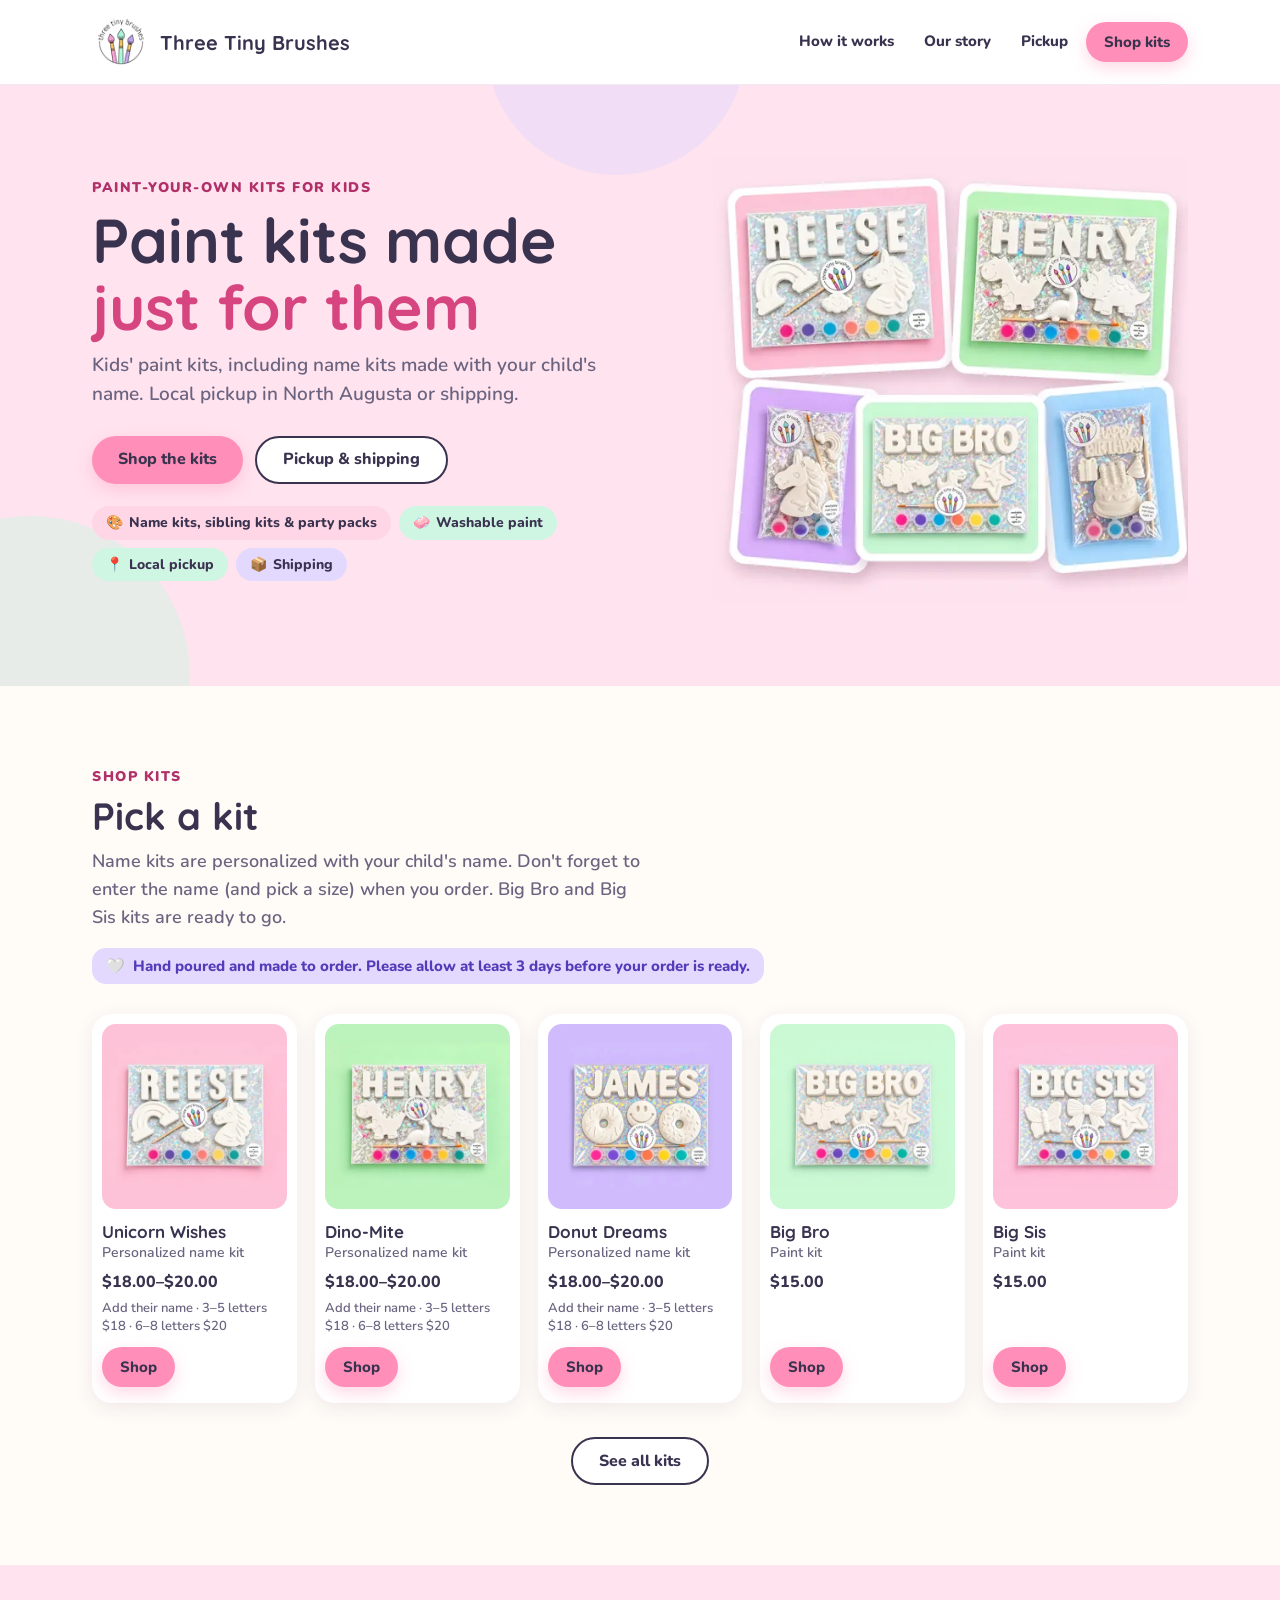
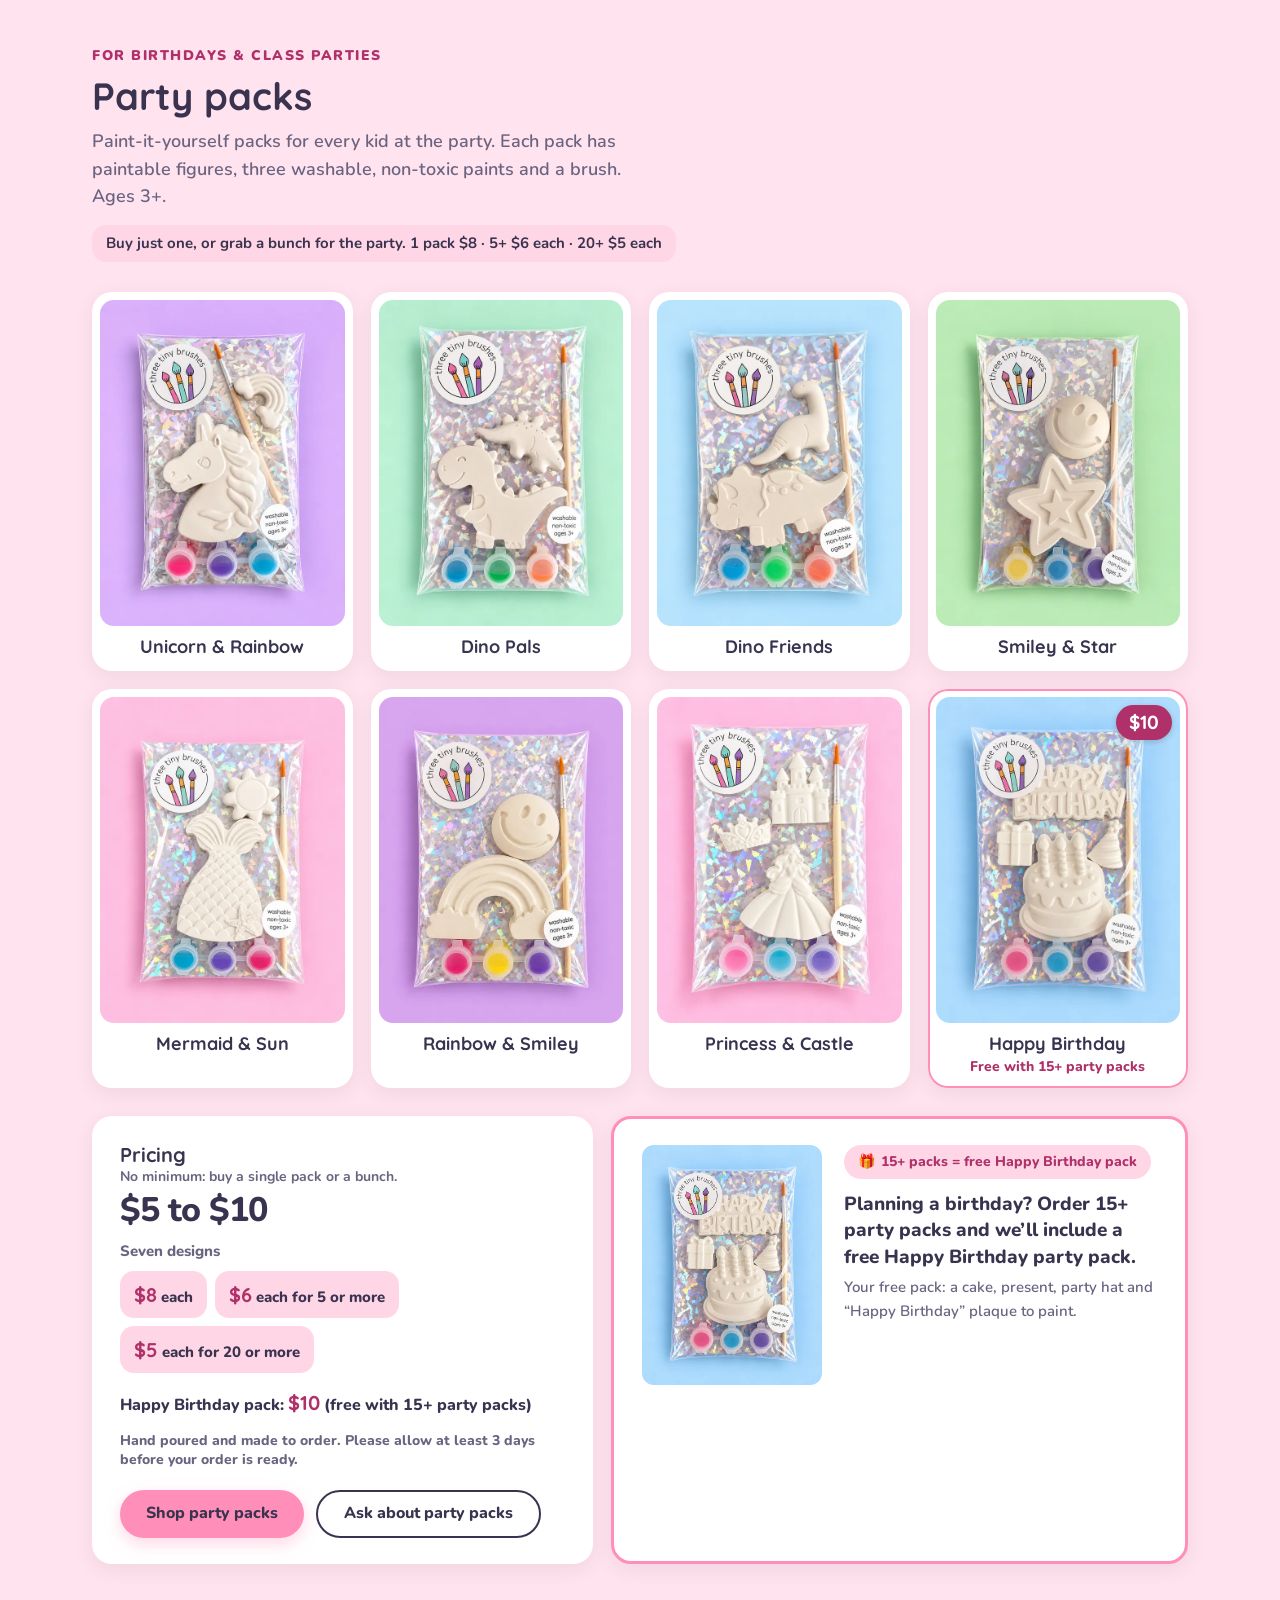
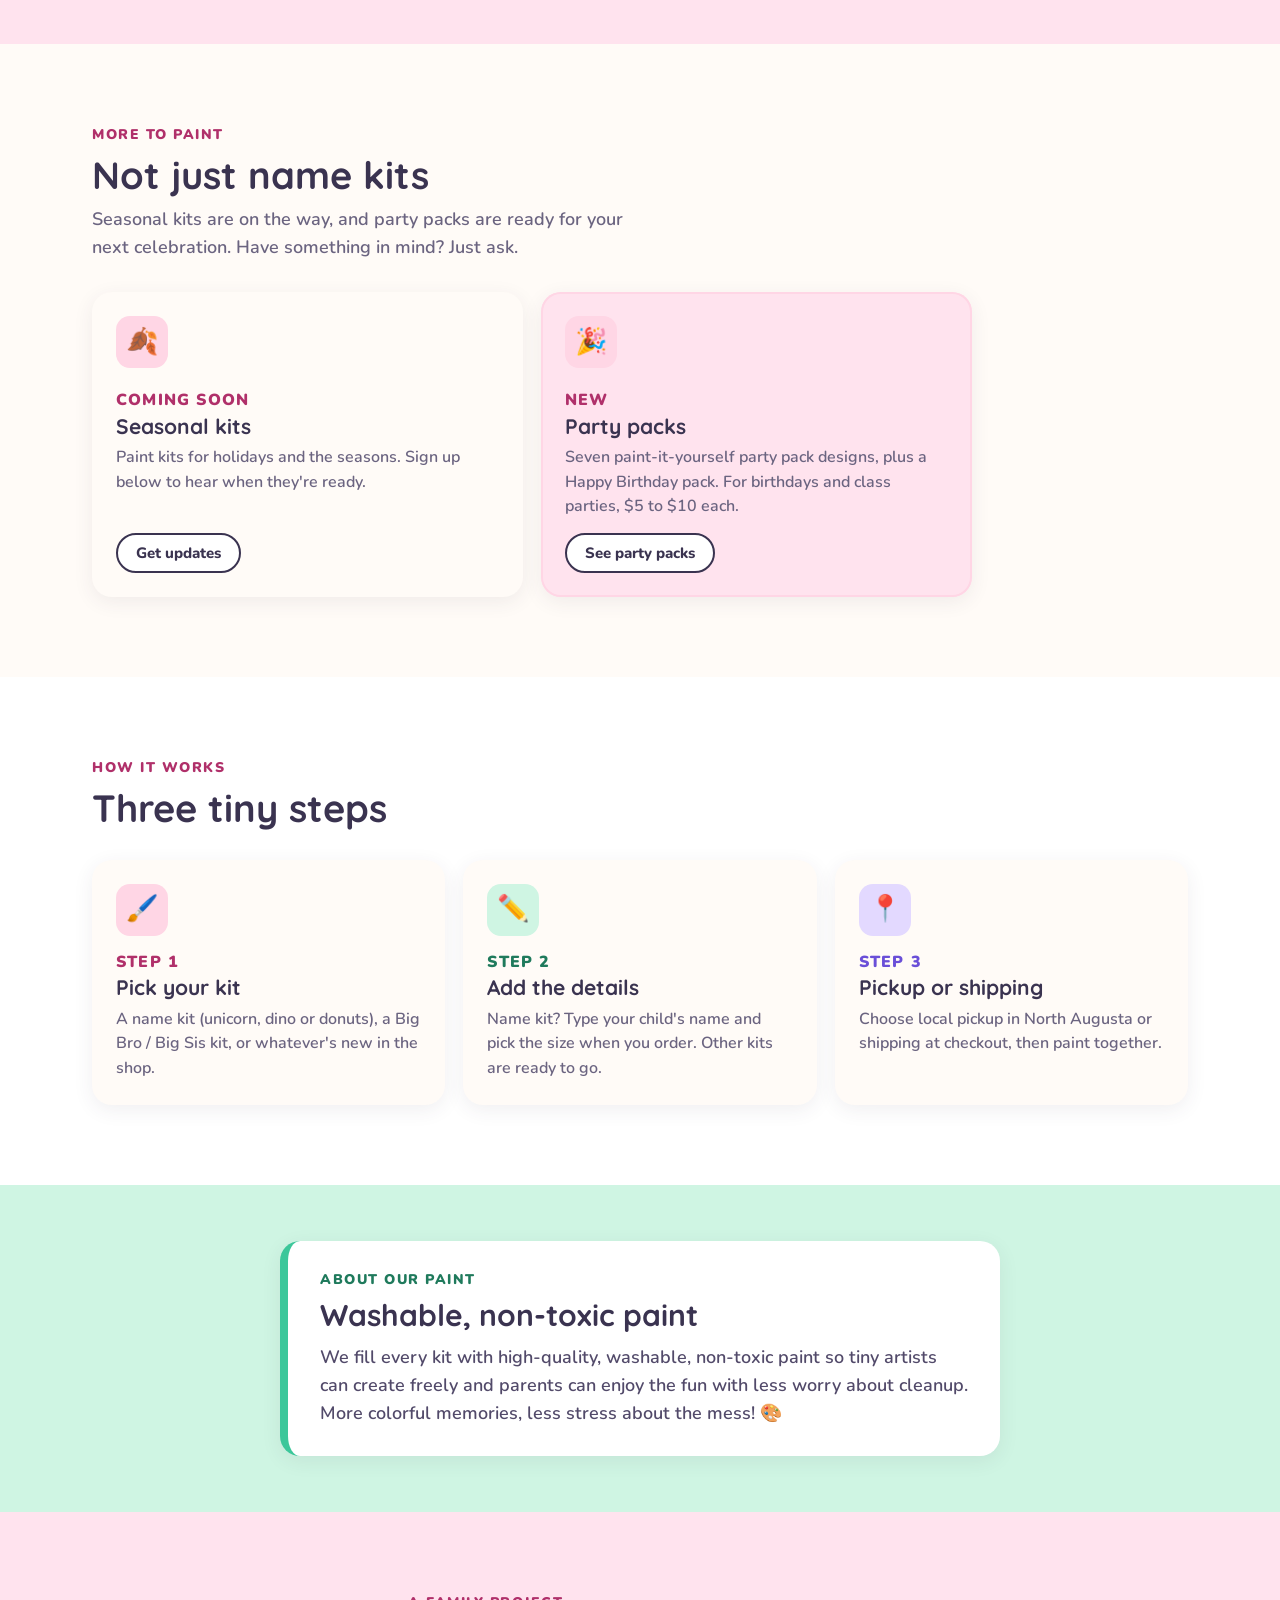
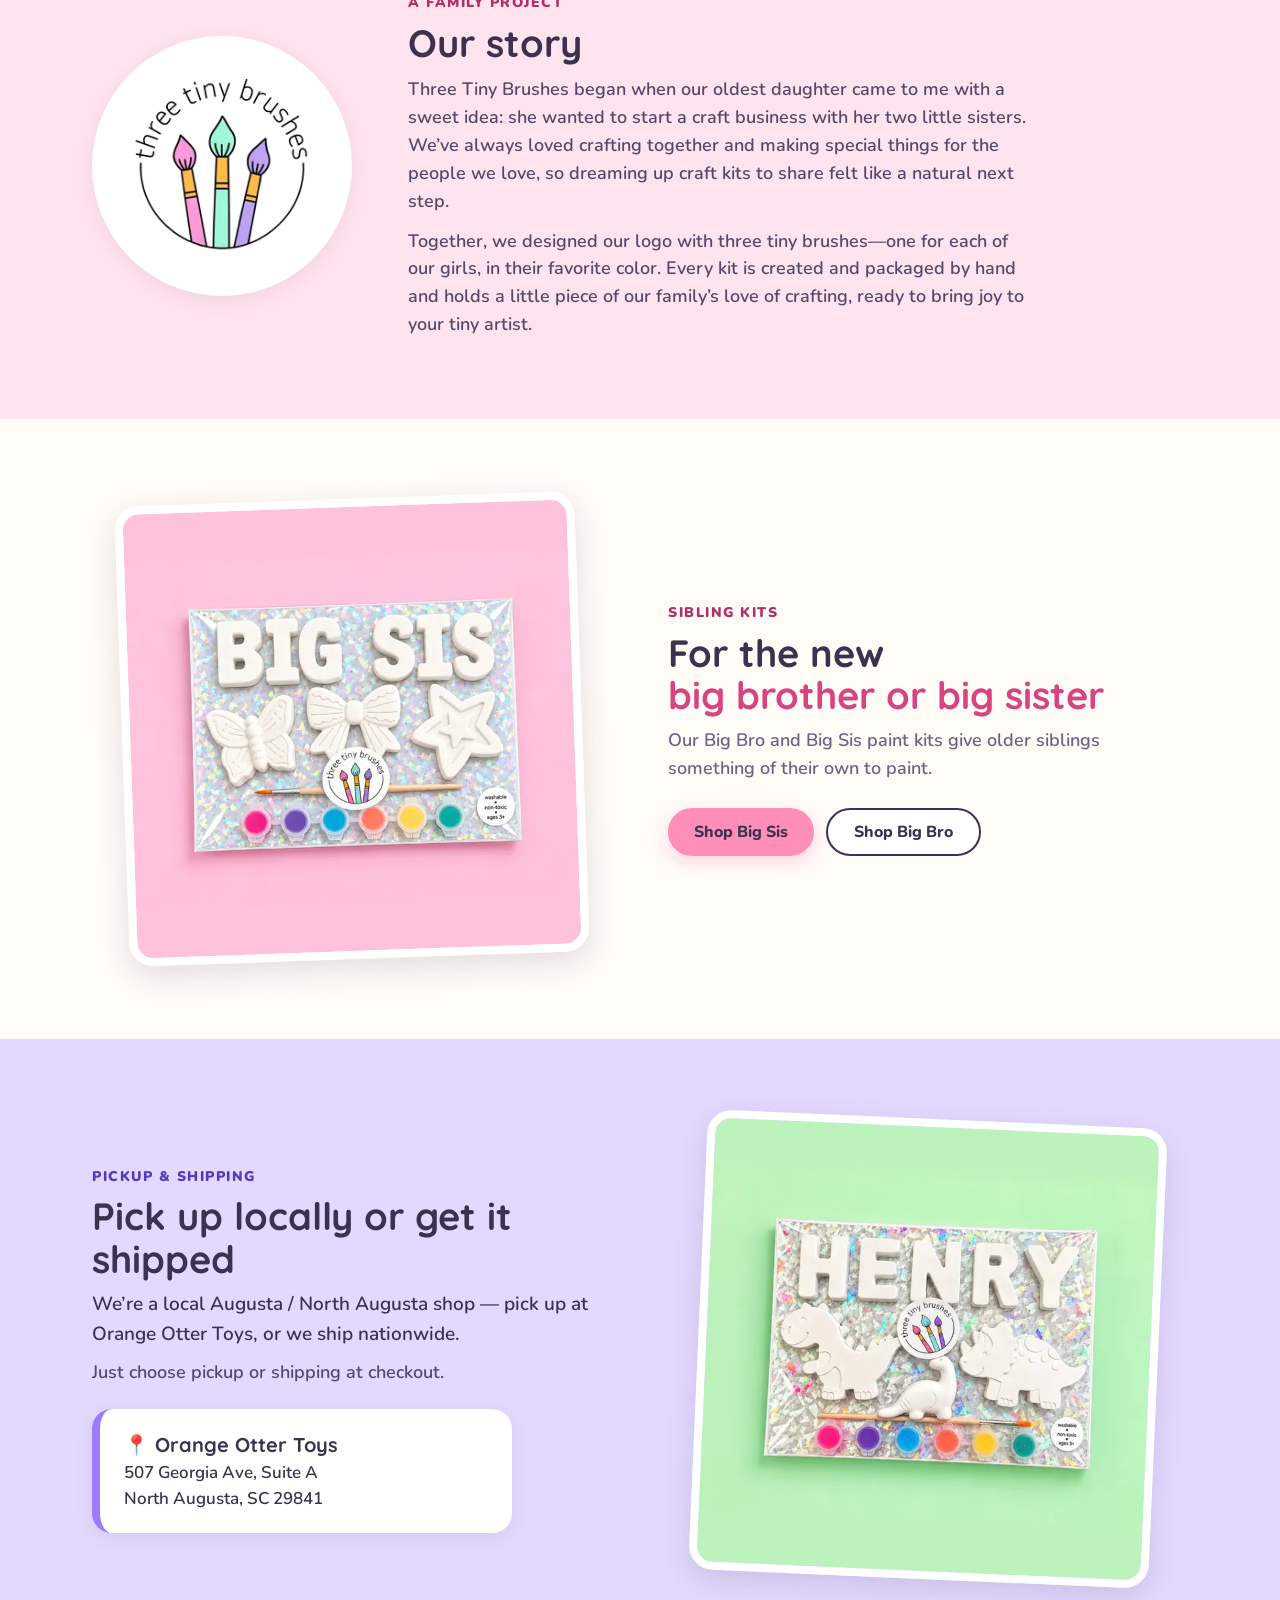
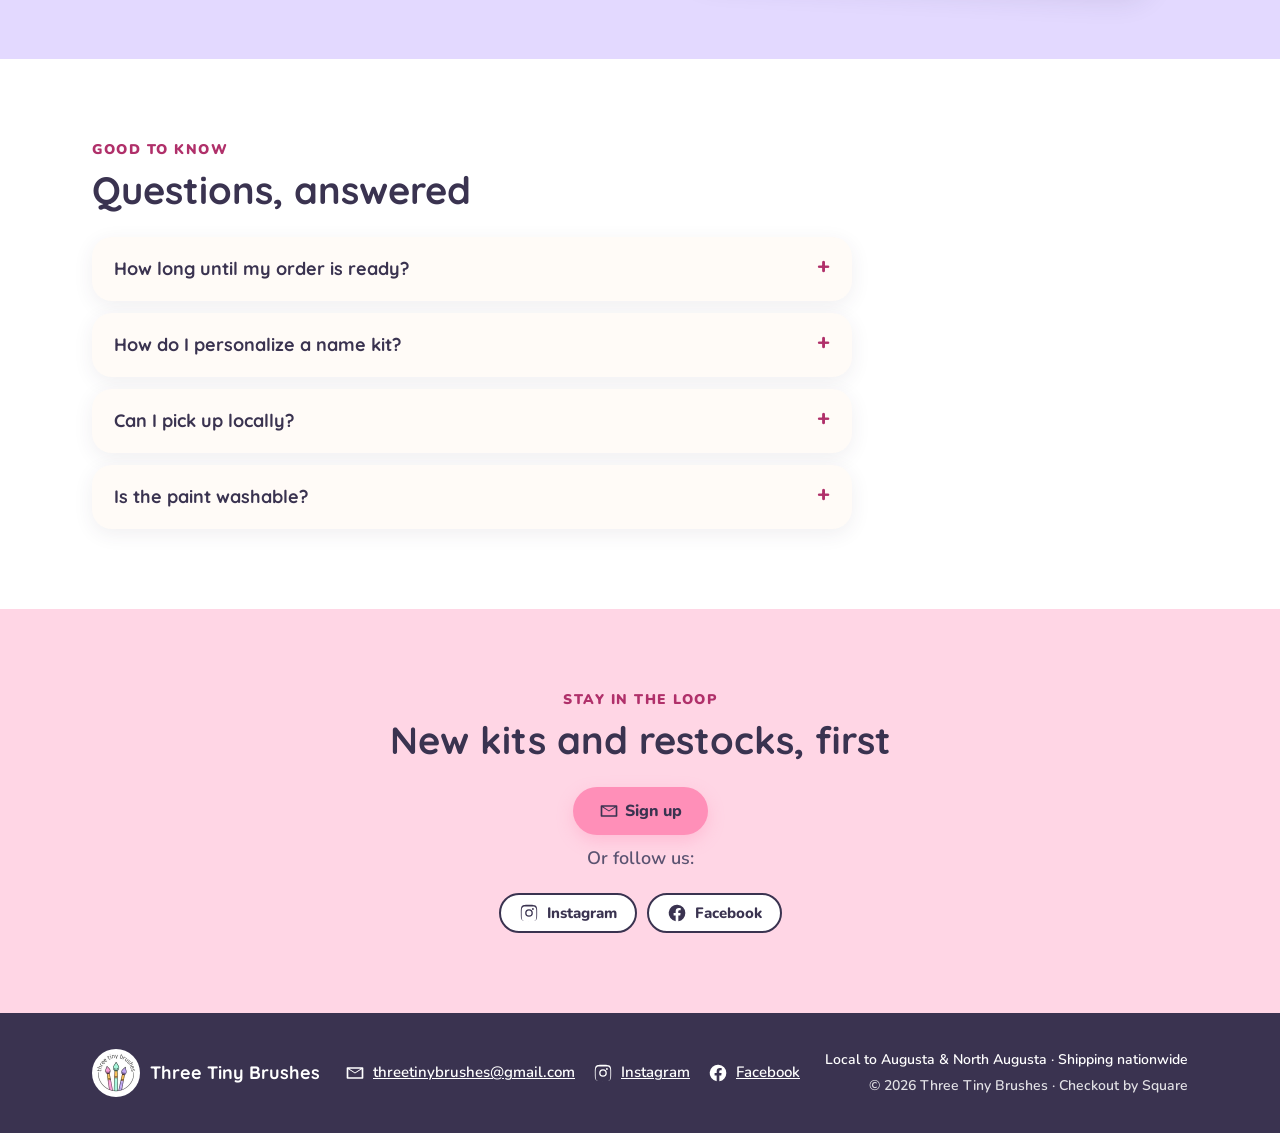
==== commit e319dab2: "Whole product cards clickable (stretched Shop link), card hover/focus state" ====
--- a/index.html
+++ b/index.html
@@ -70,37 +70,37 @@
  <p class="made-note"><span aria-hidden="true">🤍</span> Hand poured and made to order. Please allow at least 3 days before your order is ready.</p>
  <ul class="grid5">
   <li class="card prod">
-   <a class="img-link" href="https://threetinybrushes.square.site/product/unicorn-wishes-personalized-paintable-name-kit/DJL3EIU2E24Y5KIVT3AFHHFQ" aria-label="Shop Unicorn Wishes on our Square shop"><picture><source type="image/webp" srcset="img/unicorn-wishes-400.webp 400w, img/unicorn-wishes-600.webp 600w, img/unicorn-wishes-800.webp 800w, img/unicorn-wishes-1600.webp 1600w" sizes="(min-width:1160px) 196px, (min-width:1040px) 17vw, (min-width:600px) 30vw, 44vw"><img src="img/unicorn-wishes-800.jpg" srcset="img/unicorn-wishes-400.jpg 400w, img/unicorn-wishes-600.jpg 600w, img/unicorn-wishes-800.jpg 800w, img/unicorn-wishes-1600.jpg 1600w" sizes="(min-width:1160px) 196px, (min-width:1040px) 17vw, (min-width:600px) 30vw, 44vw" width="1600" height="1600" alt="Unicorn Wishes personalized paint-your-own name kit" loading="lazy" decoding="async"></picture></a>
+   <picture><source type="image/webp" srcset="img/unicorn-wishes-400.webp 400w, img/unicorn-wishes-600.webp 600w, img/unicorn-wishes-800.webp 800w, img/unicorn-wishes-1600.webp 1600w" sizes="(min-width:1160px) 196px, (min-width:1040px) 17vw, (min-width:600px) 30vw, 44vw"><img src="img/unicorn-wishes-800.jpg" srcset="img/unicorn-wishes-400.jpg 400w, img/unicorn-wishes-600.jpg 600w, img/unicorn-wishes-800.jpg 800w, img/unicorn-wishes-1600.jpg 1600w" sizes="(min-width:1160px) 196px, (min-width:1040px) 17vw, (min-width:600px) 30vw, 44vw" width="1600" height="1600" alt="Unicorn Wishes personalized paint-your-own name kit" loading="lazy" decoding="async"></picture>
    <h3>Unicorn Wishes</h3><span class="type">Personalized name kit</span>
    <p class="price"><span class="visually-hidden">Price: </span>$18.00–$20.00</p>
    <p class="opts">Add their name · 3–5 letters $18 · 6–8 letters $20</p>
-   <a class="btn btn-p btn-sm" href="https://threetinybrushes.square.site/product/unicorn-wishes-personalized-paintable-name-kit/DJL3EIU2E24Y5KIVT3AFHHFQ" aria-label="Shop Unicorn Wishes on our Square shop">Shop</a>
-  </li>
-  <li class="card prod">
-   <a class="img-link" href="https://threetinybrushes.square.site/product/dino-mite-personalized-paintable-name-kit/X7LNKIWP7Z5QSPDV2MBJVYXO" aria-label="Shop Dino-Mite on our Square shop"><picture><source type="image/webp" srcset="img/dino-mite-400.webp 400w, img/dino-mite-600.webp 600w, img/dino-mite-800.webp 800w, img/dino-mite-1600.webp 1600w" sizes="(min-width:1160px) 196px, (min-width:1040px) 17vw, (min-width:600px) 30vw, 44vw"><img src="img/dino-mite-800.jpg" srcset="img/dino-mite-400.jpg 400w, img/dino-mite-600.jpg 600w, img/dino-mite-800.jpg 800w, img/dino-mite-1600.jpg 1600w" sizes="(min-width:1160px) 196px, (min-width:1040px) 17vw, (min-width:600px) 30vw, 44vw" width="1600" height="1600" alt="Dino-Mite personalized paint-your-own name kit" loading="lazy" decoding="async"></picture></a>
+   <a class="btn btn-p btn-sm card-link" href="https://threetinybrushes.square.site/product/unicorn-wishes-personalized-paintable-name-kit/DJL3EIU2E24Y5KIVT3AFHHFQ" aria-label="Shop Unicorn Wishes on our Square shop">Shop</a>
+  </li>
+  <li class="card prod">
+   <picture><source type="image/webp" srcset="img/dino-mite-400.webp 400w, img/dino-mite-600.webp 600w, img/dino-mite-800.webp 800w, img/dino-mite-1600.webp 1600w" sizes="(min-width:1160px) 196px, (min-width:1040px) 17vw, (min-width:600px) 30vw, 44vw"><img src="img/dino-mite-800.jpg" srcset="img/dino-mite-400.jpg 400w, img/dino-mite-600.jpg 600w, img/dino-mite-800.jpg 800w, img/dino-mite-1600.jpg 1600w" sizes="(min-width:1160px) 196px, (min-width:1040px) 17vw, (min-width:600px) 30vw, 44vw" width="1600" height="1600" alt="Dino-Mite personalized paint-your-own name kit" loading="lazy" decoding="async"></picture>
    <h3>Dino-Mite</h3><span class="type">Personalized name kit</span>
    <p class="price"><span class="visually-hidden">Price: </span>$18.00–$20.00</p>
    <p class="opts">Add their name · 3–5 letters $18 · 6–8 letters $20</p>
-   <a class="btn btn-p btn-sm" href="https://threetinybrushes.square.site/product/dino-mite-personalized-paintable-name-kit/X7LNKIWP7Z5QSPDV2MBJVYXO" aria-label="Shop Dino-Mite on our Square shop">Shop</a>
-  </li>
-  <li class="card prod">
-   <a class="img-link" href="https://threetinybrushes.square.site/product/donut-dreams-personalized-paintable-name-kit/XVZXHL3UPXNTKXDHEBRHSUZJ" aria-label="Shop Donut Dreams on our Square shop"><picture><source type="image/webp" srcset="img/donut-dreams-400.webp 400w, img/donut-dreams-600.webp 600w, img/donut-dreams-800.webp 800w, img/donut-dreams-1600.webp 1600w" sizes="(min-width:1160px) 196px, (min-width:1040px) 17vw, (min-width:600px) 30vw, 44vw"><img src="img/donut-dreams-800.jpg" srcset="img/donut-dreams-400.jpg 400w, img/donut-dreams-600.jpg 600w, img/donut-dreams-800.jpg 800w, img/donut-dreams-1600.jpg 1600w" sizes="(min-width:1160px) 196px, (min-width:1040px) 17vw, (min-width:600px) 30vw, 44vw" width="1600" height="1600" alt="Donut Dreams personalized paint-your-own name kit" loading="lazy" decoding="async"></picture></a>
+   <a class="btn btn-p btn-sm card-link" href="https://threetinybrushes.square.site/product/dino-mite-personalized-paintable-name-kit/X7LNKIWP7Z5QSPDV2MBJVYXO" aria-label="Shop Dino-Mite on our Square shop">Shop</a>
+  </li>
+  <li class="card prod">
+   <picture><source type="image/webp" srcset="img/donut-dreams-400.webp 400w, img/donut-dreams-600.webp 600w, img/donut-dreams-800.webp 800w, img/donut-dreams-1600.webp 1600w" sizes="(min-width:1160px) 196px, (min-width:1040px) 17vw, (min-width:600px) 30vw, 44vw"><img src="img/donut-dreams-800.jpg" srcset="img/donut-dreams-400.jpg 400w, img/donut-dreams-600.jpg 600w, img/donut-dreams-800.jpg 800w, img/donut-dreams-1600.jpg 1600w" sizes="(min-width:1160px) 196px, (min-width:1040px) 17vw, (min-width:600px) 30vw, 44vw" width="1600" height="1600" alt="Donut Dreams personalized paint-your-own name kit" loading="lazy" decoding="async"></picture>
    <h3>Donut Dreams</h3><span class="type">Personalized name kit</span>
    <p class="price"><span class="visually-hidden">Price: </span>$18.00–$20.00</p>
    <p class="opts">Add their name · 3–5 letters $18 · 6–8 letters $20</p>
-   <a class="btn btn-p btn-sm" href="https://threetinybrushes.square.site/product/donut-dreams-personalized-paintable-name-kit/XVZXHL3UPXNTKXDHEBRHSUZJ" aria-label="Shop Donut Dreams on our Square shop">Shop</a>
-  </li>
-  <li class="card prod">
-   <a class="img-link" href="https://threetinybrushes.square.site/product/big-bro-paint-kit/SIYX23676XSIWKKCX4ZDVVKI" aria-label="Shop Big Bro on our Square shop"><picture><source type="image/webp" srcset="img/big-bro-400.webp 400w, img/big-bro-600.webp 600w, img/big-bro-800.webp 800w, img/big-bro-1600.webp 1600w" sizes="(min-width:1160px) 196px, (min-width:1040px) 17vw, (min-width:600px) 30vw, 44vw"><img src="img/big-bro-800.jpg" srcset="img/big-bro-400.jpg 400w, img/big-bro-600.jpg 600w, img/big-bro-800.jpg 800w, img/big-bro-1600.jpg 1600w" sizes="(min-width:1160px) 196px, (min-width:1040px) 17vw, (min-width:600px) 30vw, 44vw" width="1600" height="1600" alt="Big Bro paint kit" loading="lazy" decoding="async"></picture></a>
+   <a class="btn btn-p btn-sm card-link" href="https://threetinybrushes.square.site/product/donut-dreams-personalized-paintable-name-kit/XVZXHL3UPXNTKXDHEBRHSUZJ" aria-label="Shop Donut Dreams on our Square shop">Shop</a>
+  </li>
+  <li class="card prod">
+   <picture><source type="image/webp" srcset="img/big-bro-400.webp 400w, img/big-bro-600.webp 600w, img/big-bro-800.webp 800w, img/big-bro-1600.webp 1600w" sizes="(min-width:1160px) 196px, (min-width:1040px) 17vw, (min-width:600px) 30vw, 44vw"><img src="img/big-bro-800.jpg" srcset="img/big-bro-400.jpg 400w, img/big-bro-600.jpg 600w, img/big-bro-800.jpg 800w, img/big-bro-1600.jpg 1600w" sizes="(min-width:1160px) 196px, (min-width:1040px) 17vw, (min-width:600px) 30vw, 44vw" width="1600" height="1600" alt="Big Bro paint kit" loading="lazy" decoding="async"></picture>
    <h3>Big Bro</h3><span class="type">Paint kit</span>
    <p class="price"><span class="visually-hidden">Price: </span>$15.00</p>
-   <a class="btn btn-p btn-sm" href="https://threetinybrushes.square.site/product/big-bro-paint-kit/SIYX23676XSIWKKCX4ZDVVKI" aria-label="Shop Big Bro on our Square shop">Shop</a>
-  </li>
-  <li class="card prod">
-   <a class="img-link" href="https://threetinybrushes.square.site/product/big-sis-paint-kit/H5QH7S3RQCL5UPOWYXILWPQ4" aria-label="Shop Big Sis on our Square shop"><picture><source type="image/webp" srcset="img/big-sis-400.webp 400w, img/big-sis-600.webp 600w, img/big-sis-800.webp 800w, img/big-sis-1600.webp 1600w" sizes="(min-width:1160px) 196px, (min-width:1040px) 17vw, (min-width:600px) 30vw, 44vw"><img src="img/big-sis-800.jpg" srcset="img/big-sis-400.jpg 400w, img/big-sis-600.jpg 600w, img/big-sis-800.jpg 800w, img/big-sis-1600.jpg 1600w" sizes="(min-width:1160px) 196px, (min-width:1040px) 17vw, (min-width:600px) 30vw, 44vw" width="1600" height="1600" alt="Big Sis paint kit" loading="lazy" decoding="async"></picture></a>
+   <a class="btn btn-p btn-sm card-link" href="https://threetinybrushes.square.site/product/big-bro-paint-kit/SIYX23676XSIWKKCX4ZDVVKI" aria-label="Shop Big Bro on our Square shop">Shop</a>
+  </li>
+  <li class="card prod">
+   <picture><source type="image/webp" srcset="img/big-sis-400.webp 400w, img/big-sis-600.webp 600w, img/big-sis-800.webp 800w, img/big-sis-1600.webp 1600w" sizes="(min-width:1160px) 196px, (min-width:1040px) 17vw, (min-width:600px) 30vw, 44vw"><img src="img/big-sis-800.jpg" srcset="img/big-sis-400.jpg 400w, img/big-sis-600.jpg 600w, img/big-sis-800.jpg 800w, img/big-sis-1600.jpg 1600w" sizes="(min-width:1160px) 196px, (min-width:1040px) 17vw, (min-width:600px) 30vw, 44vw" width="1600" height="1600" alt="Big Sis paint kit" loading="lazy" decoding="async"></picture>
    <h3>Big Sis</h3><span class="type">Paint kit</span>
    <p class="price"><span class="visually-hidden">Price: </span>$15.00</p>
-   <a class="btn btn-p btn-sm" href="https://threetinybrushes.square.site/product/big-sis-paint-kit/H5QH7S3RQCL5UPOWYXILWPQ4" aria-label="Shop Big Sis on our Square shop">Shop</a>
+   <a class="btn btn-p btn-sm card-link" href="https://threetinybrushes.square.site/product/big-sis-paint-kit/H5QH7S3RQCL5UPOWYXILWPQ4" aria-label="Shop Big Sis on our Square shop">Shop</a>
   </li>
  </ul>
  <div class="center"><a class="btn btn-s" href="https://threetinybrushes.square.site/">See all kits</a></div>
--- a/css/styles.css
+++ b/css/styles.css
@@ -212,3 +212,4 @@
 .rev-detail{display:block;font-weight:700;font-size:14px;color:var(--muted)}
 @media (min-width:760px){.rev-grid{grid-template-columns:repeat(auto-fit,minmax(260px,1fr))}}
 .img-link{display:block;cursor:pointer;border-radius:inherit;transition:transform .2s,filter .2s}.img-link:hover{transform:translateY(-2px);filter:brightness(1.04)}.img-link:focus-visible{outline:3px solid var(--lav-text);outline-offset:4px}@media (prefers-reduced-motion:reduce){.img-link{transition:none}.img-link:hover{transform:none}}
+.prod{position:relative;cursor:pointer;transition:transform .2s,box-shadow .2s}.prod .card-link::after{content:"";position:absolute;inset:0;border-radius:20px;z-index:1}.prod:hover{transform:translateY(-3px);box-shadow:0 14px 30px rgba(176,48,106,.16)}.prod:focus-within{outline:3px solid var(--lav-text);outline-offset:3px}.prod .card-link:focus-visible{outline:none}@media (prefers-reduced-motion:reduce){.prod{transition:none}.prod:hover{transform:none}}
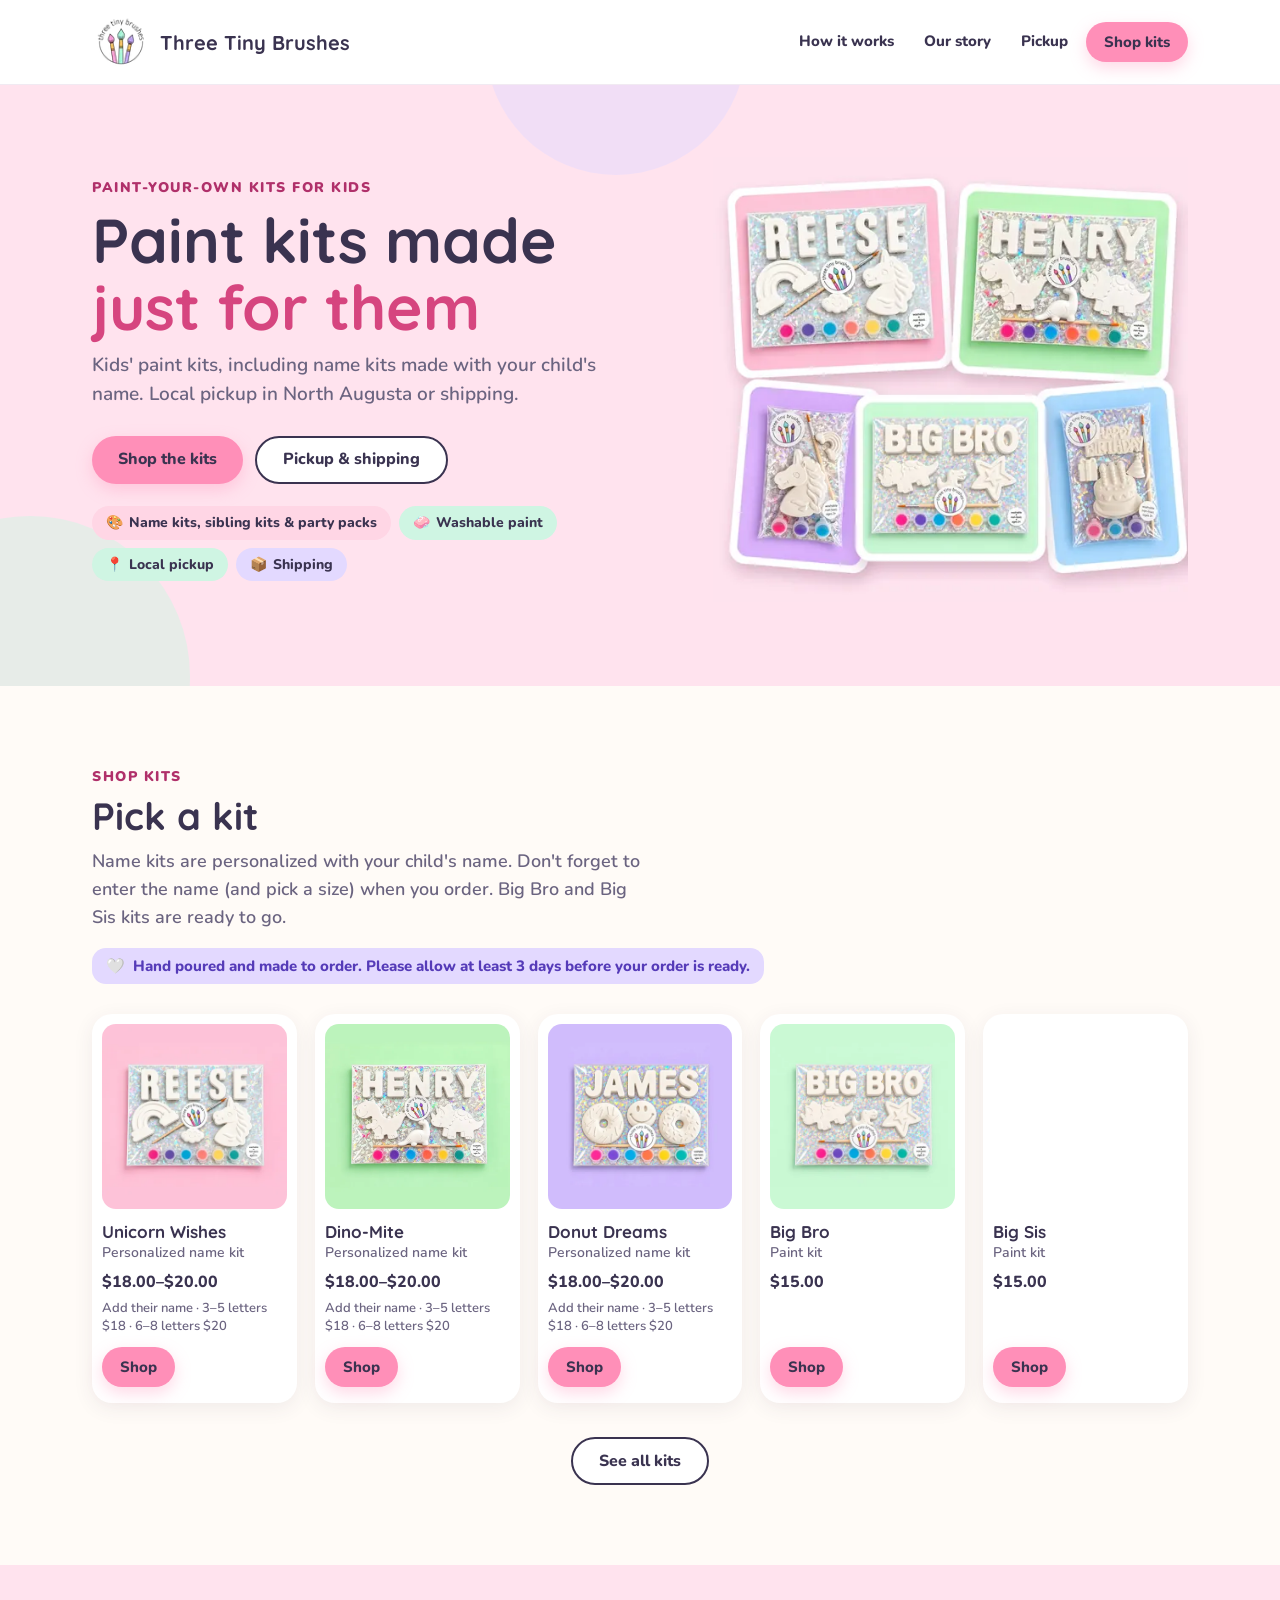
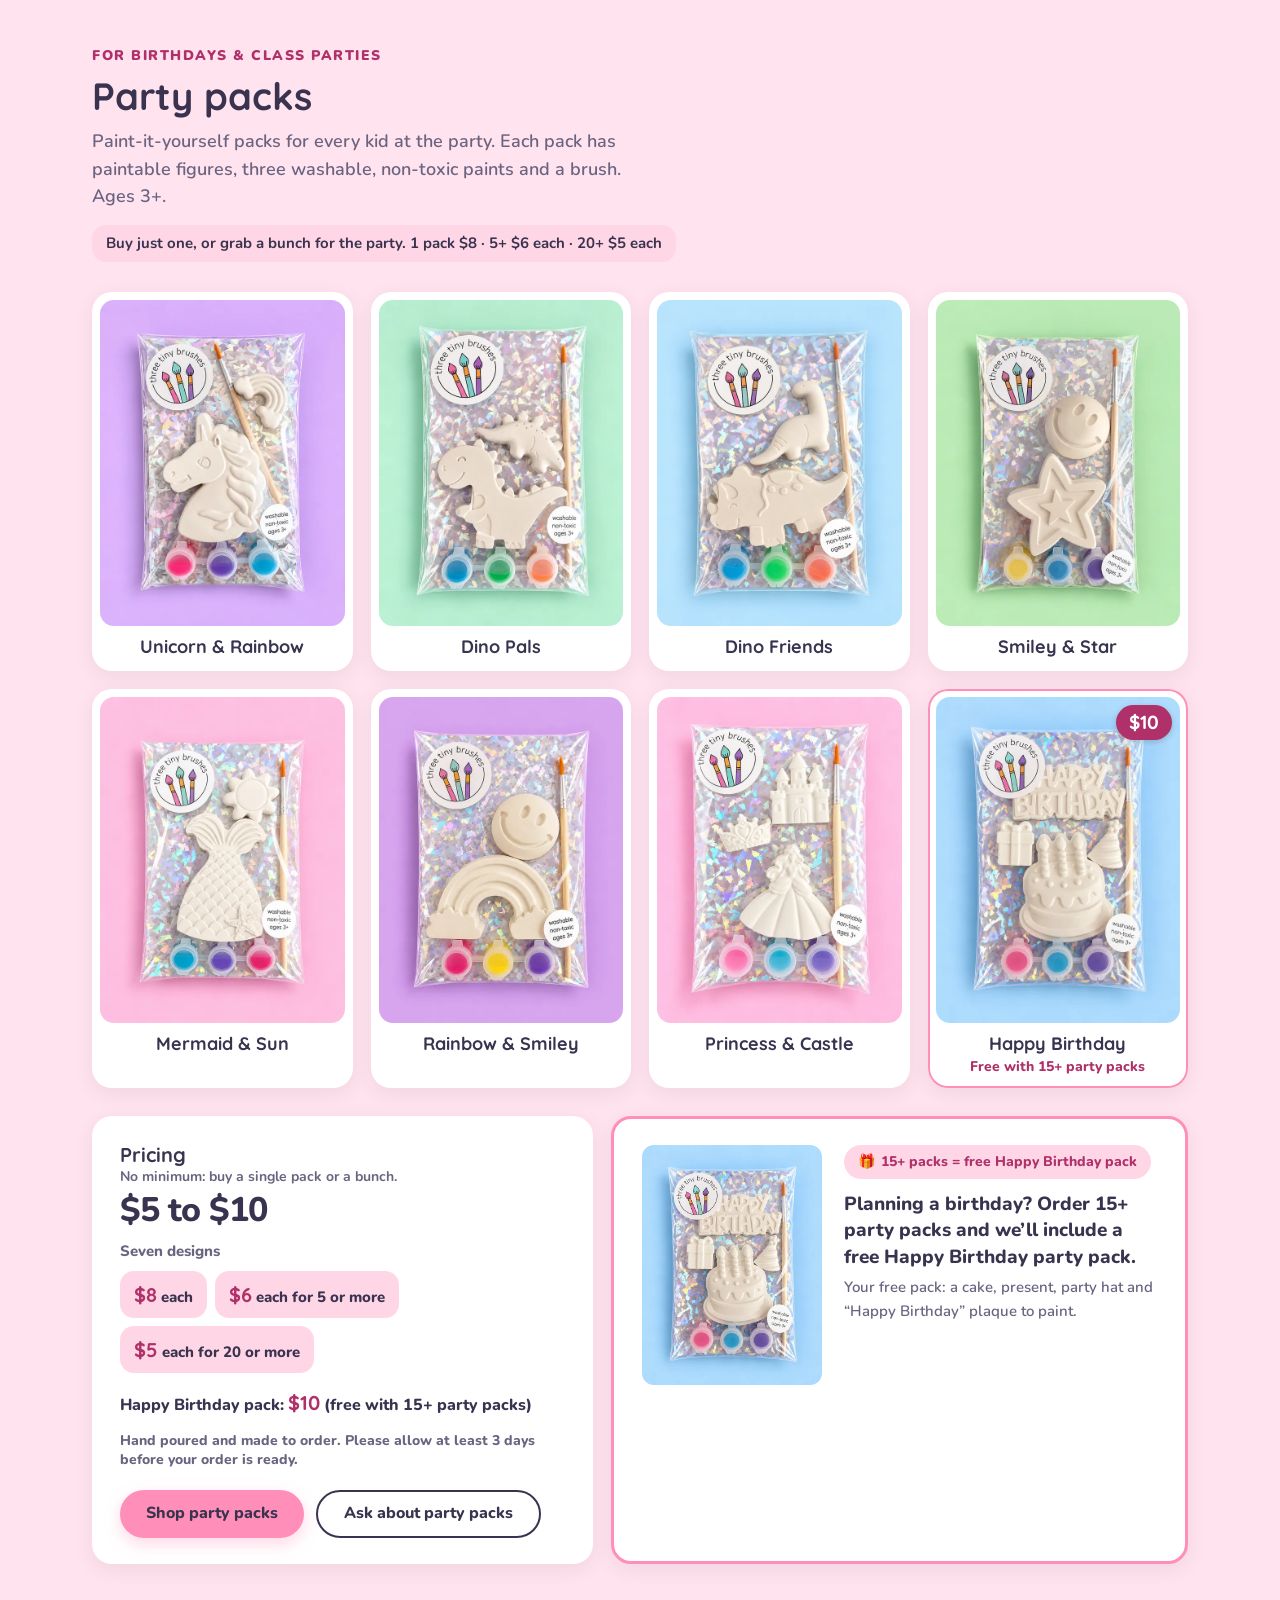
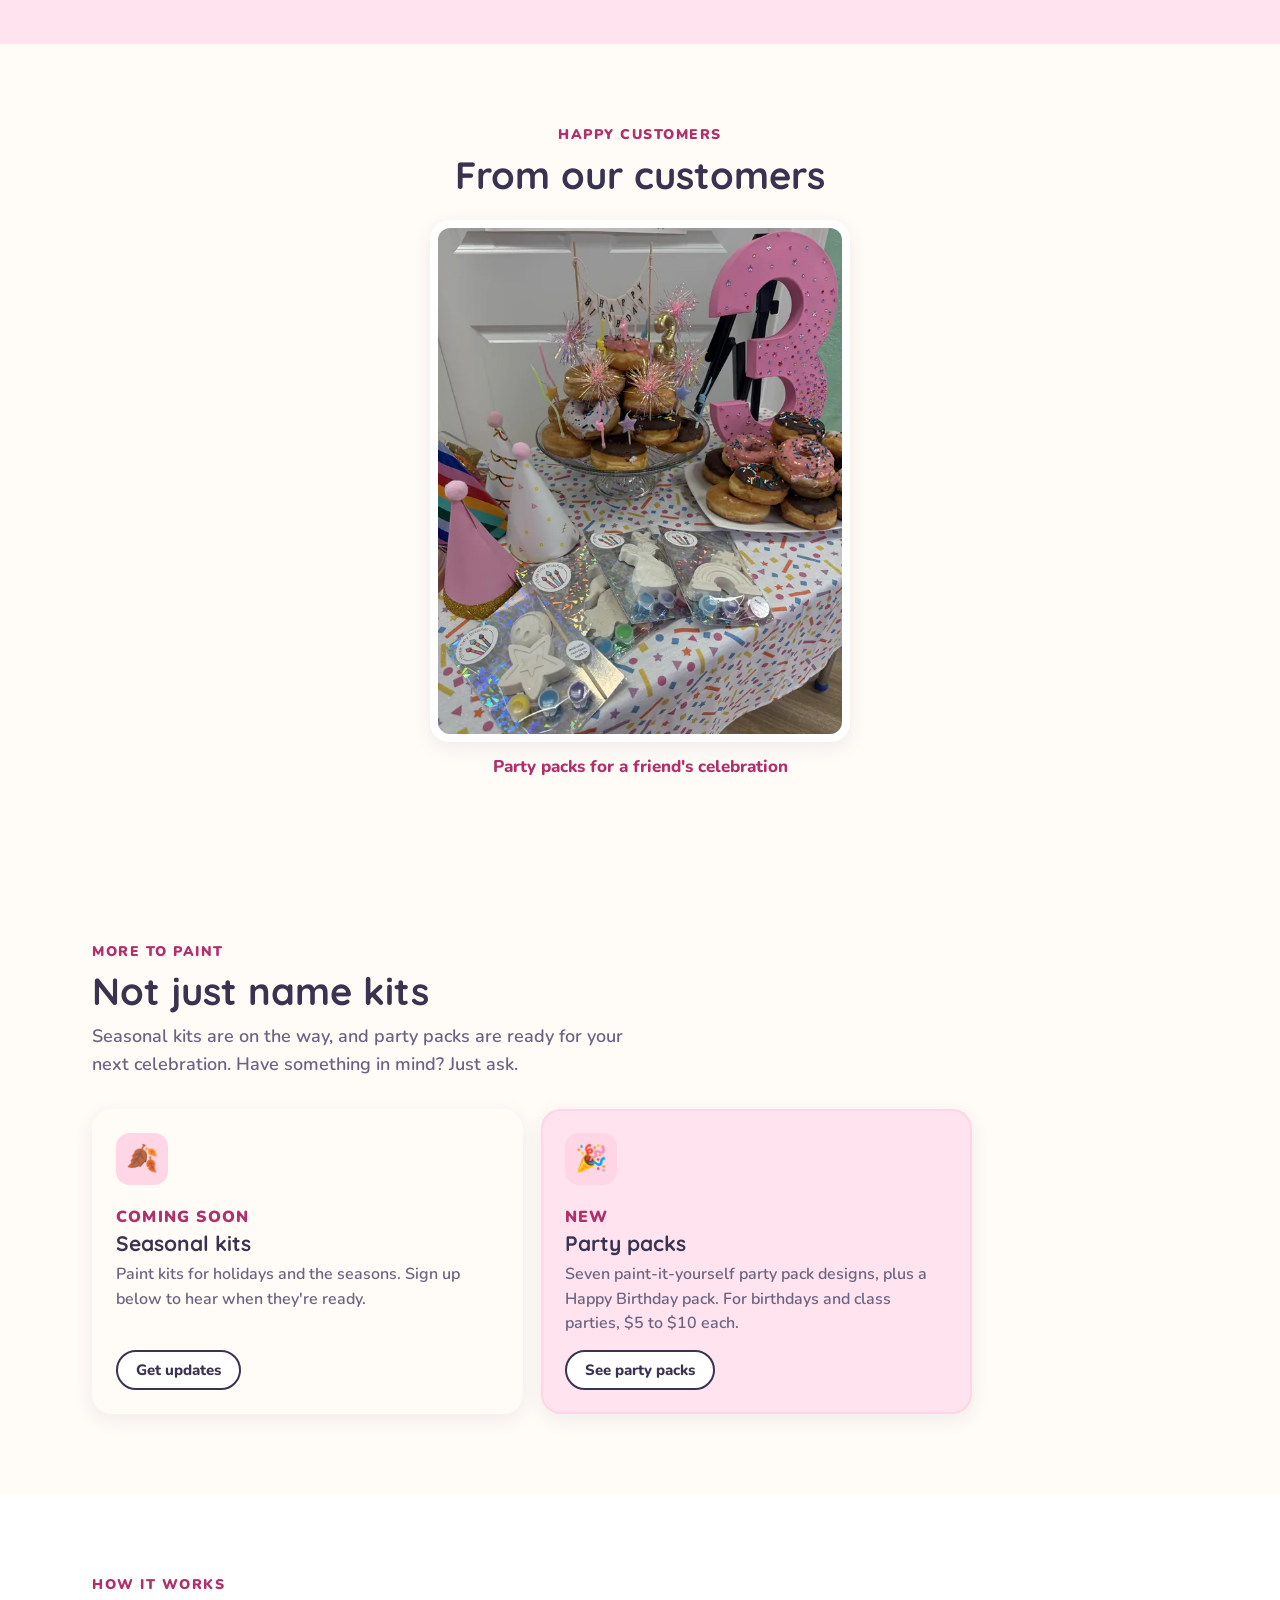
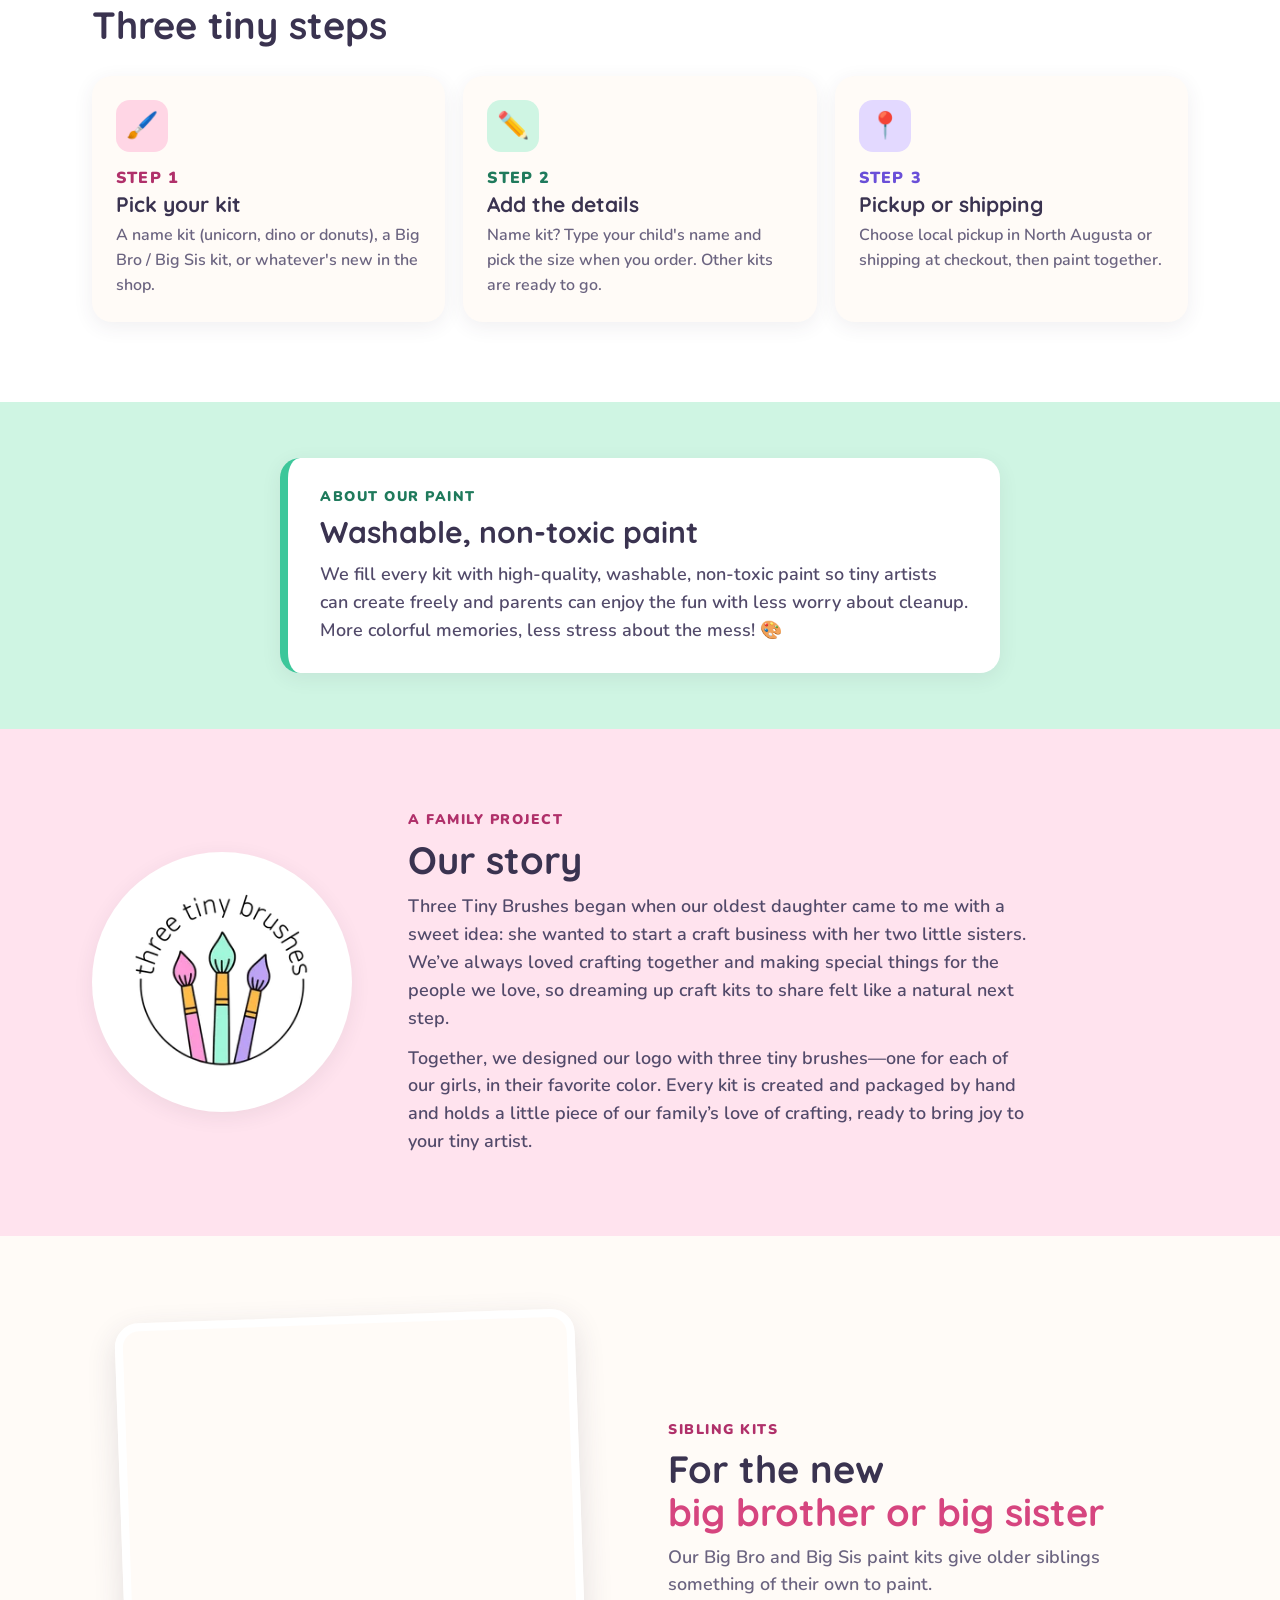
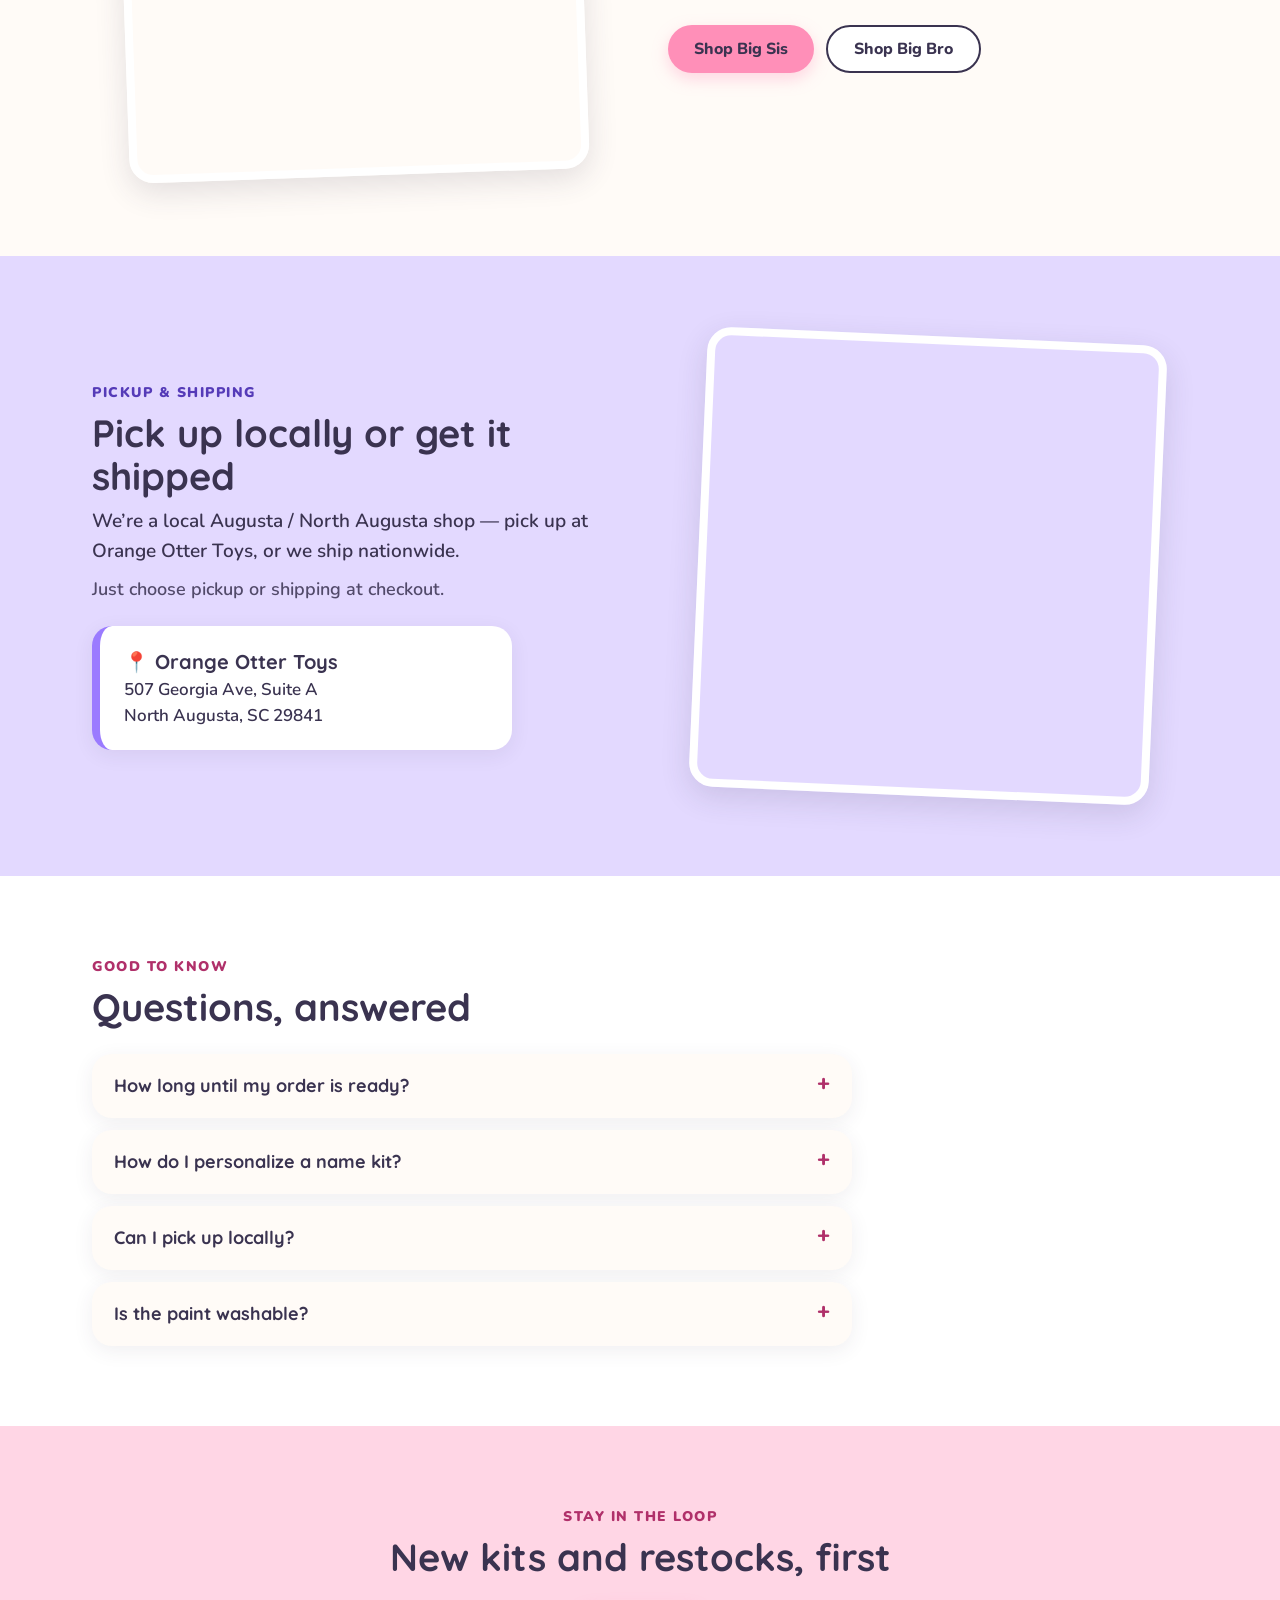
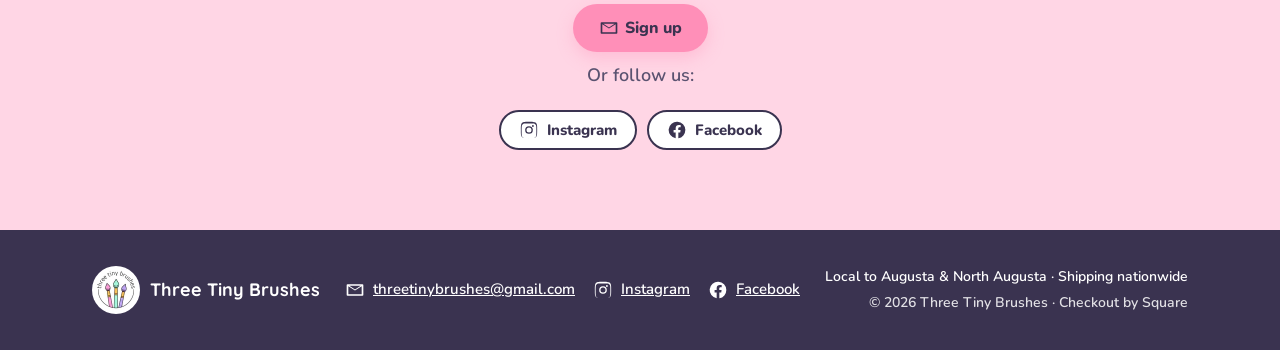
==== commit bf8a7d60: "From our customers section: Rachel's party pack photo (no quote yet; REVIEWS slot ready)" ====
--- a/index.html
+++ b/index.html
@@ -142,6 +142,13 @@
  </div>
 </div></section>
 
+<section class="reviews" id="reviews" aria-labelledby="reviews-title"><div class="wrap">
+ <p class="kicker">Happy customers</p><h2 id="reviews-title">From our customers</h2>
+  <figure class="cust-photo"><a class="img-link" href="https://threetinybrushes.square.site/product/party-pack/VT7LMGTIQBLTZOM6BSILZJJO" aria-label="Shop party packs on our Square shop"><picture><source type="image/webp" srcset="img/customer-party-600.webp 600w, img/customer-party-1000.webp 1000w, img/customer-party-1400.webp 1400w" sizes="(min-width:760px) 420px, calc(100vw - 40px)"><img src="img/customer-party-1000.jpg" srcset="img/customer-party-600.jpg 600w, img/customer-party-1000.jpg 1000w, img/customer-party-1400.jpg 1400w" sizes="(min-width:760px) 420px, calc(100vw - 40px)" width="1000" height="1253" alt="A birthday table with a donut tower, a pink number 3 and Three Tiny Brushes party packs in the foreground" loading="lazy" decoding="async"></picture></a><figcaption>Party packs for a friend's celebration</figcaption></figure>
+</div></section>
+
+
+
 <section class="more" id="more" aria-labelledby="more-title"><div class="wrap">
  <p class="kicker">More to paint</p><h2 id="more-title">Not just name kits</h2>
  <p class="sub">Seasonal kits are on the way, and party packs are ready for your next celebration. Have something in mind? Just ask.</p>
--- a/css/styles.css
+++ b/css/styles.css
@@ -212,4 +212,5 @@
 .rev-detail{display:block;font-weight:700;font-size:14px;color:var(--muted)}
 @media (min-width:760px){.rev-grid{grid-template-columns:repeat(auto-fit,minmax(260px,1fr))}}
 .img-link{display:block;cursor:pointer;border-radius:inherit;transition:transform .2s,filter .2s}.img-link:hover{transform:translateY(-2px);filter:brightness(1.04)}.img-link:focus-visible{outline:3px solid var(--lav-text);outline-offset:4px}@media (prefers-reduced-motion:reduce){.img-link{transition:none}.img-link:hover{transform:none}}
-.prod{position:relative;cursor:pointer;transition:transform .2s,box-shadow .2s}.prod .card-link::after{content:"";position:absolute;inset:0;border-radius:20px;z-index:1}.prod:hover{transform:translateY(-3px);box-shadow:0 14px 30px rgba(176,48,106,.16)}.prod:focus-within{outline:3px solid var(--lav-text);outline-offset:3px}.prod .card-link:focus-visible{outline:none}@media (prefers-reduced-motion:reduce){.prod{transition:none}.prod:hover{transform:none}}
+.prod{position:relative;cursor:pointer;transition:transform .2s,box-shadow .2s}.prod .card-link::after{content:"";position:absolute;inset:0;border-radius:20px;z-index:1}.prod:hover{transform:translateY(-3px);box-shadow:0 14px 30px rgba(176,48,106,.16)}.prod:focus-within{outline:3px solid var(--lav-text);outline-offset:3px}.prod .card-link:focus-visible{outline:none}.prod .card-link,.prod .card-link:hover,.prod .card-link:active{transform:none;position:static}.prod:hover .card-link{box-shadow:0 8px 20px rgba(255,143,184,.5)}@media (prefers-reduced-motion:reduce){.prod{transition:none}.prod:hover{transform:none}}
+.cust-photo{max-width:420px;margin:24px auto 0}.cust-photo img{width:100%;height:auto;display:block;border-radius:20px;border:8px solid #fff;box-shadow:var(--shadow)}.cust-photo figcaption{margin-top:12px;text-align:center;font-weight:800;color:var(--pink-text)}.reviews .wrap>.kicker,.reviews h2{text-align:center}
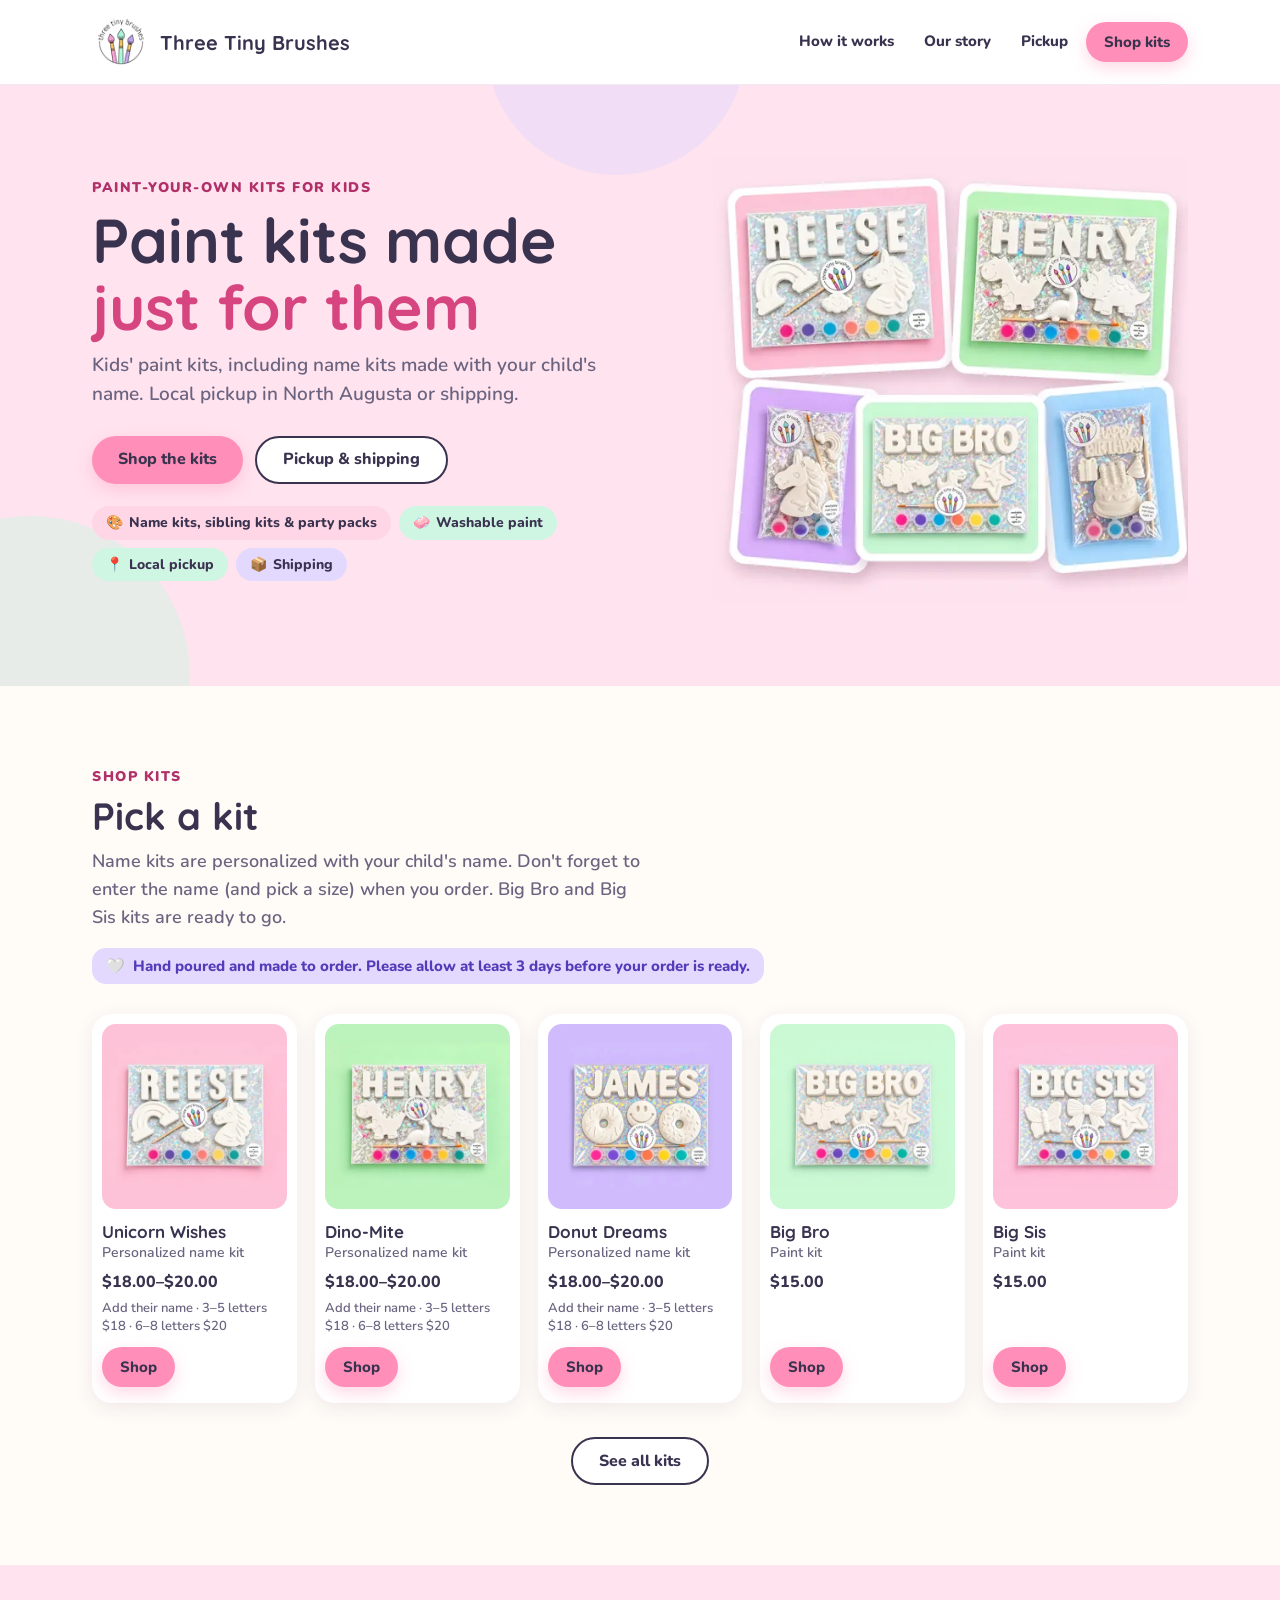
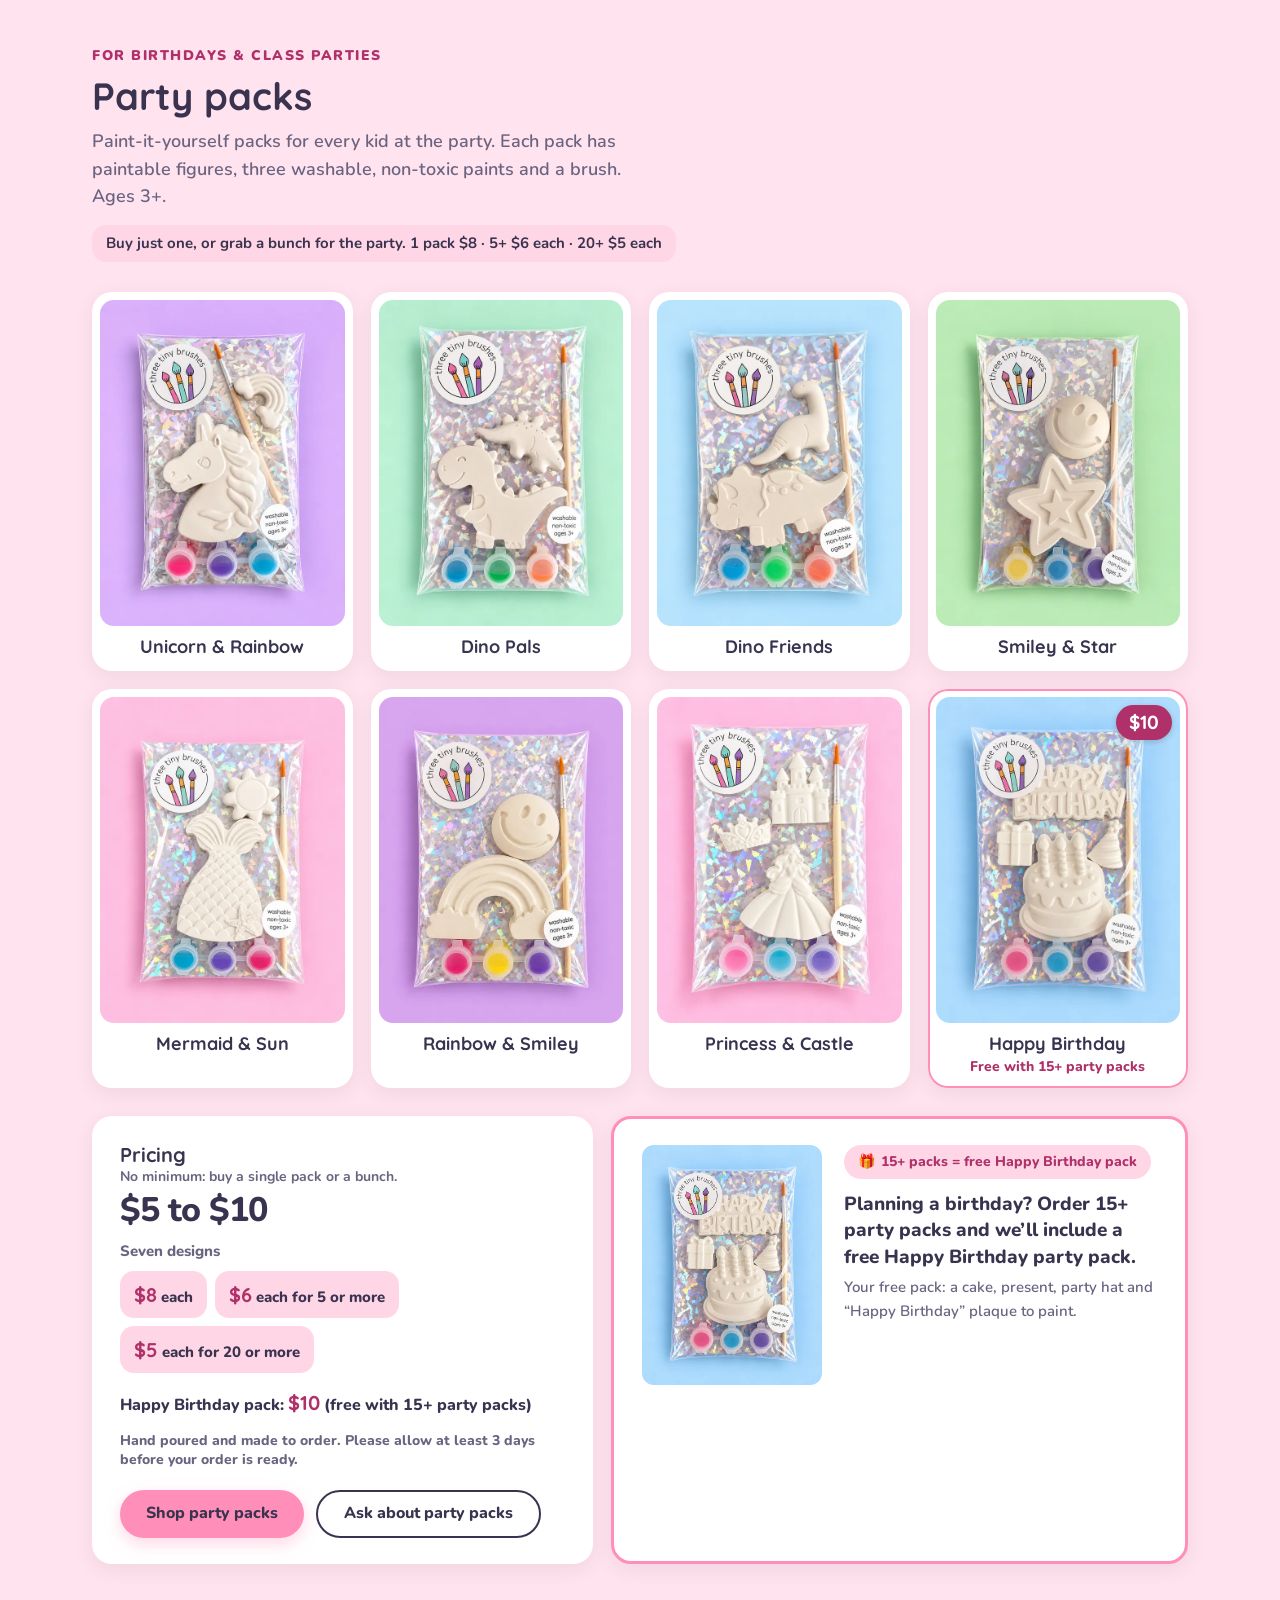
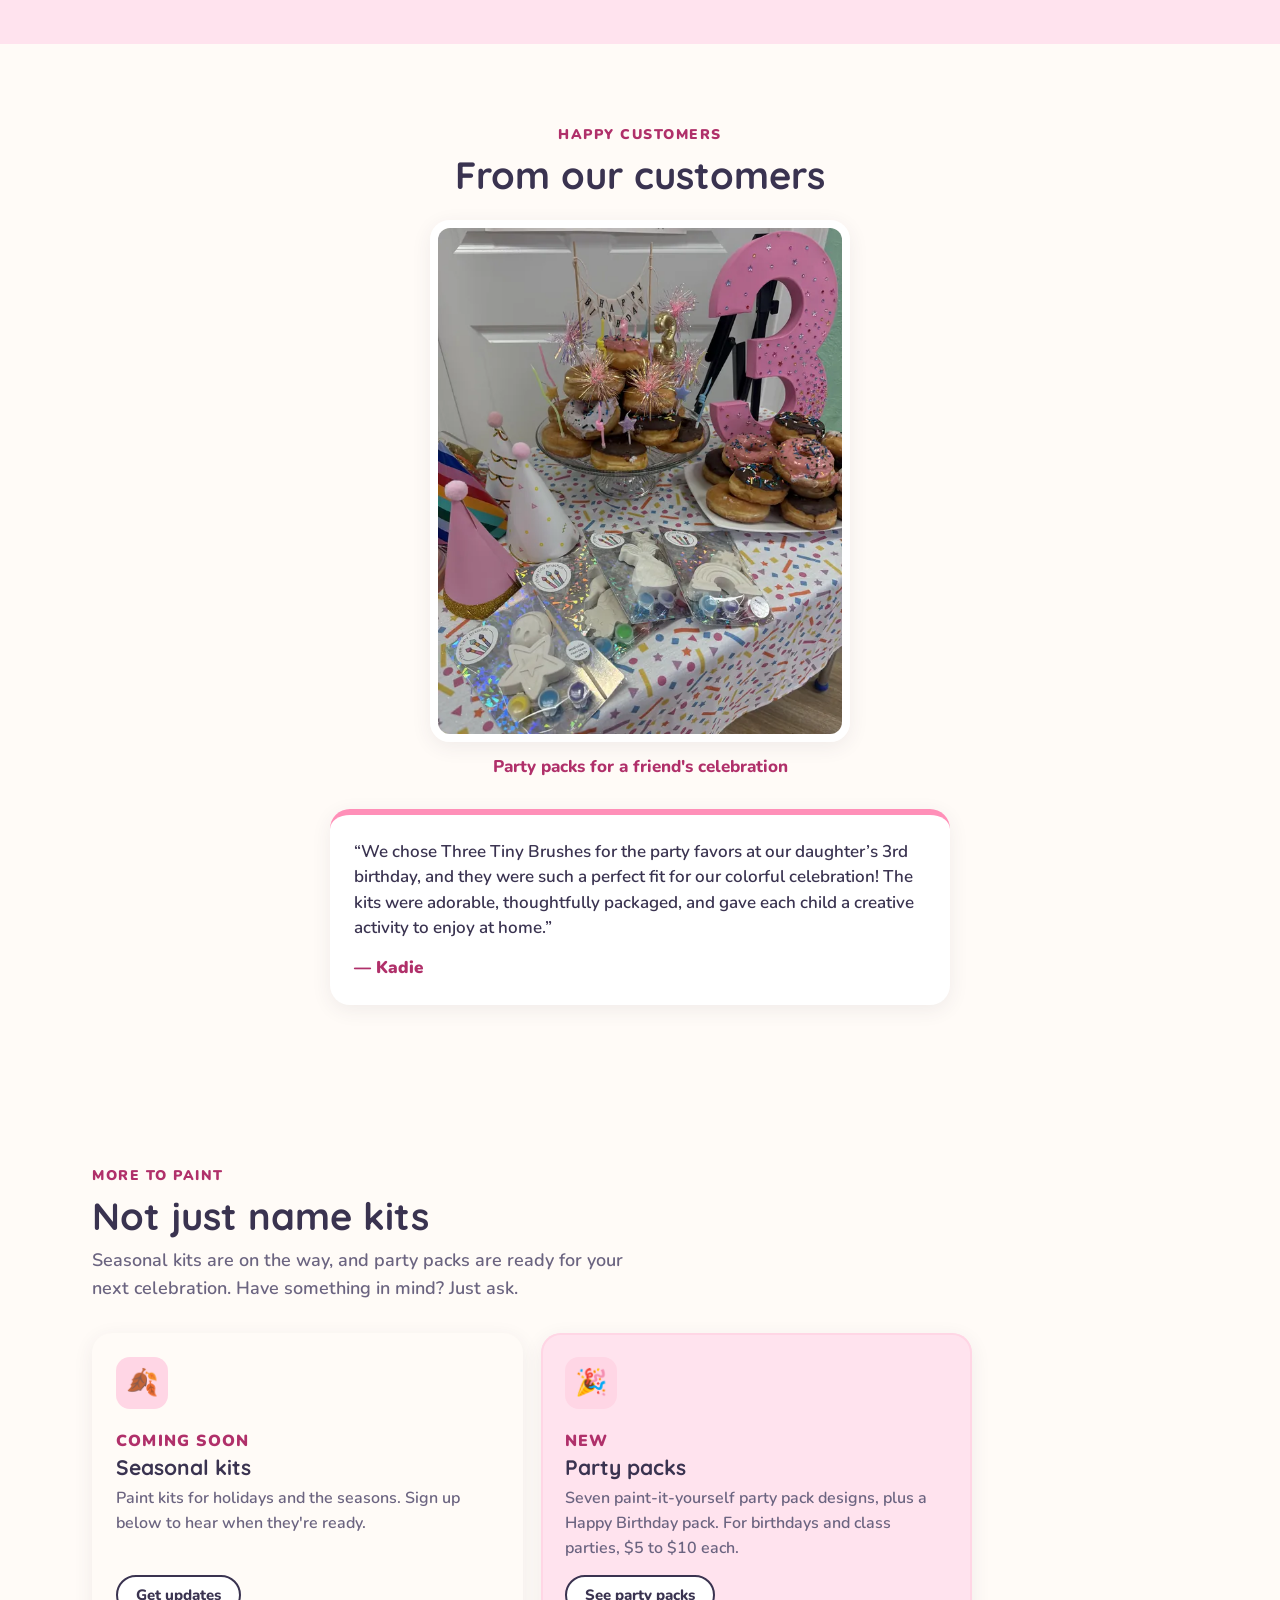
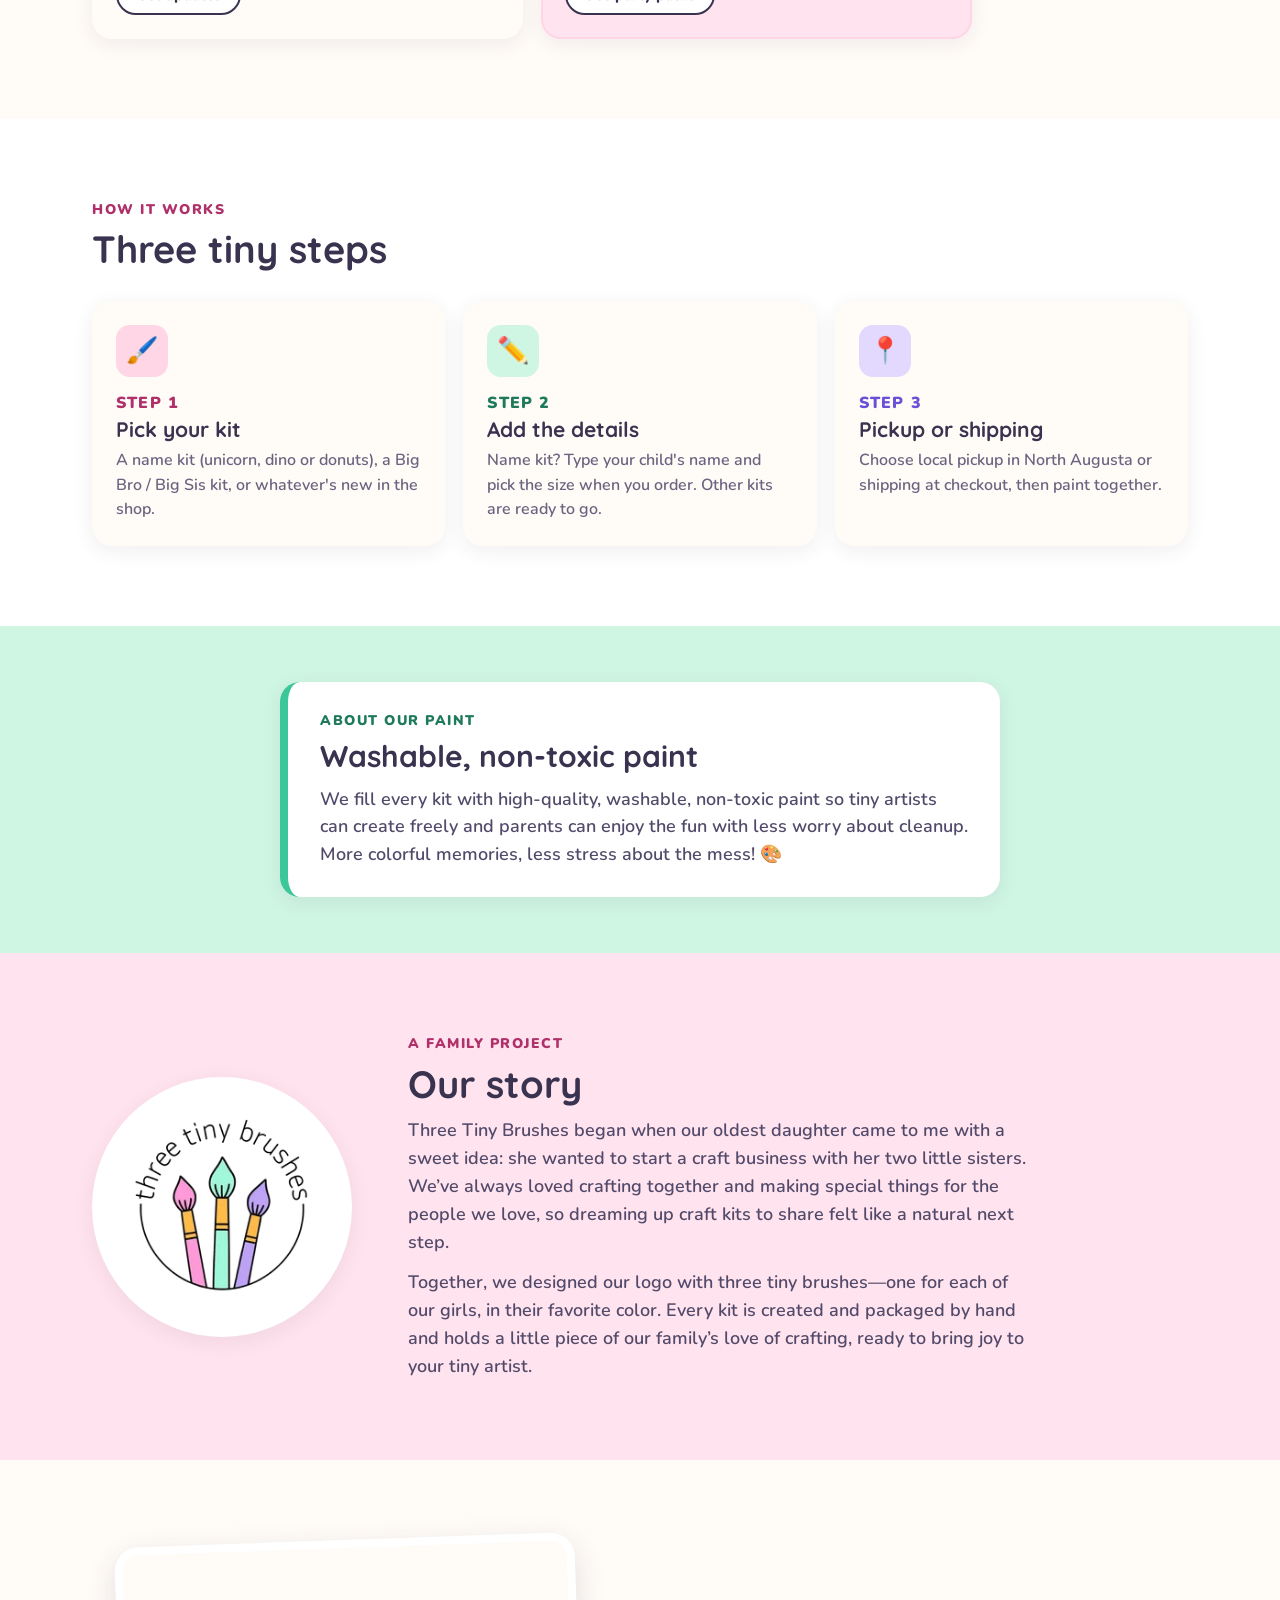
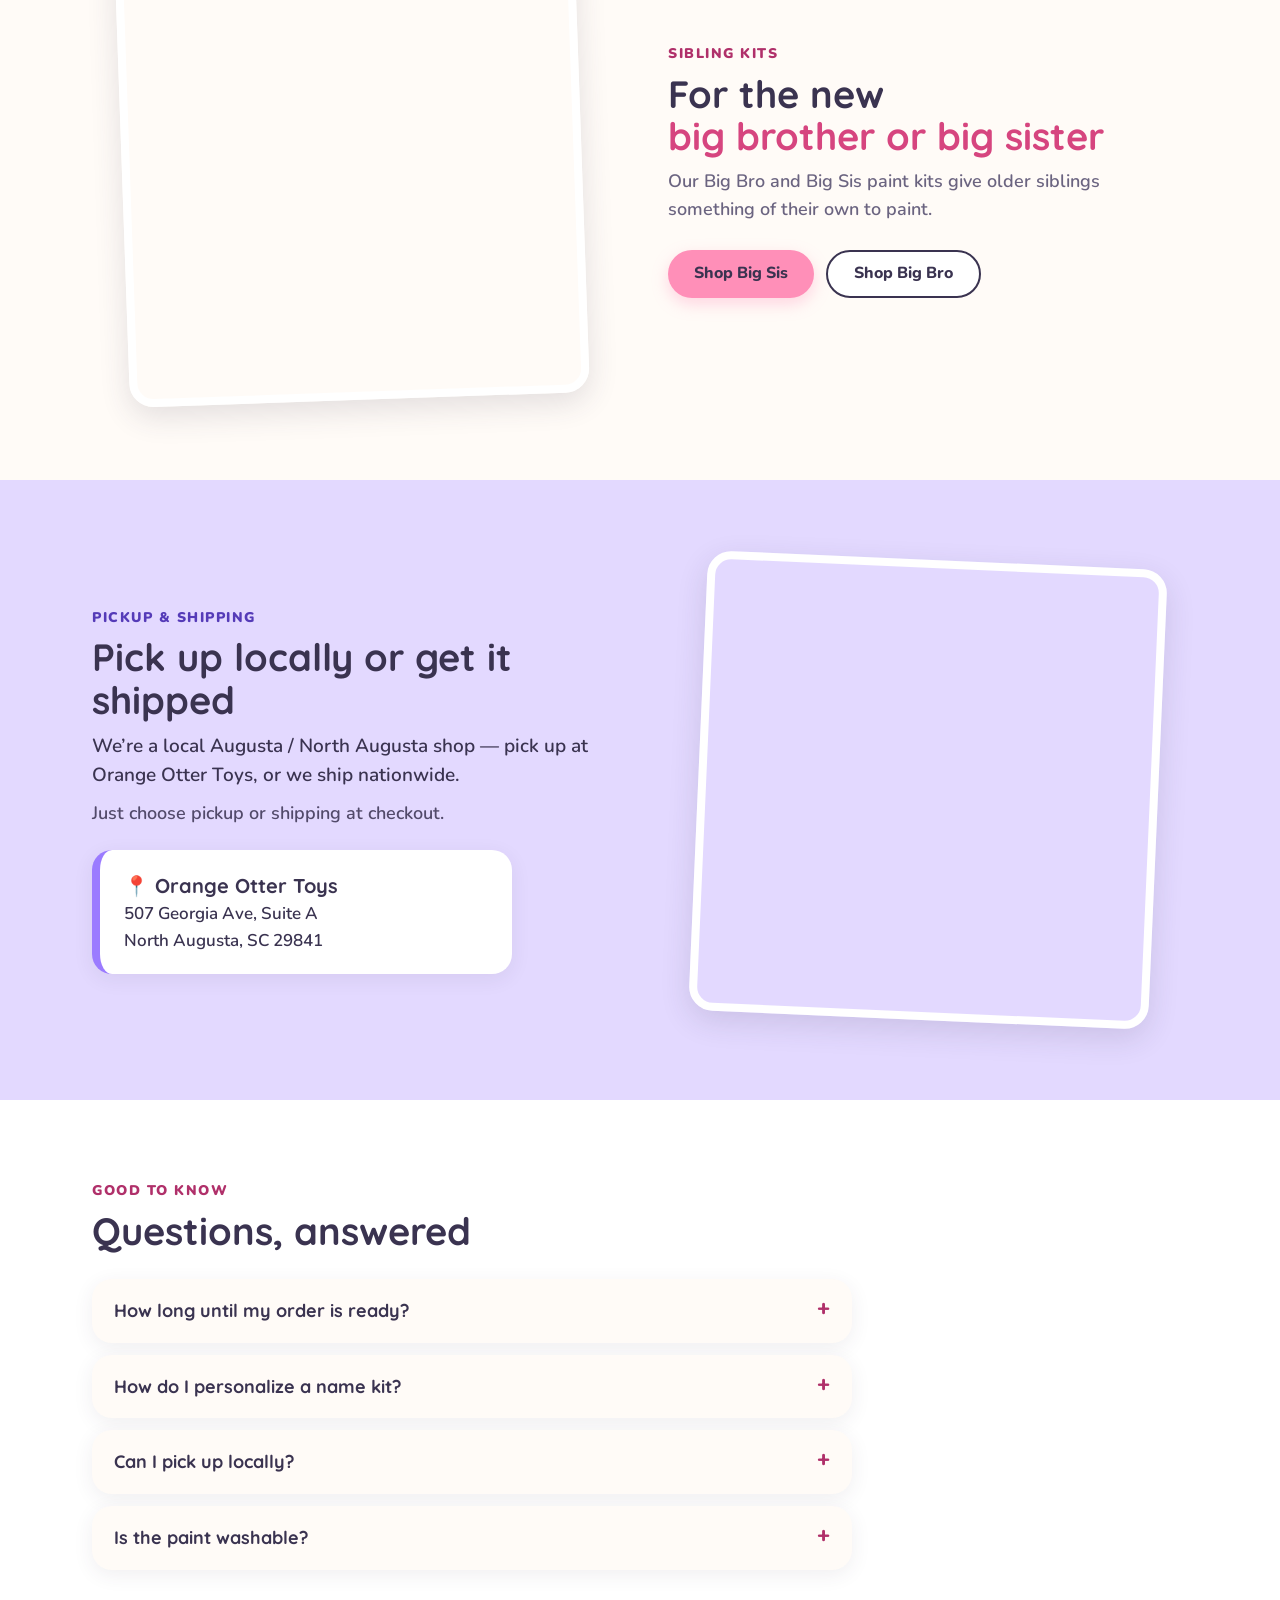
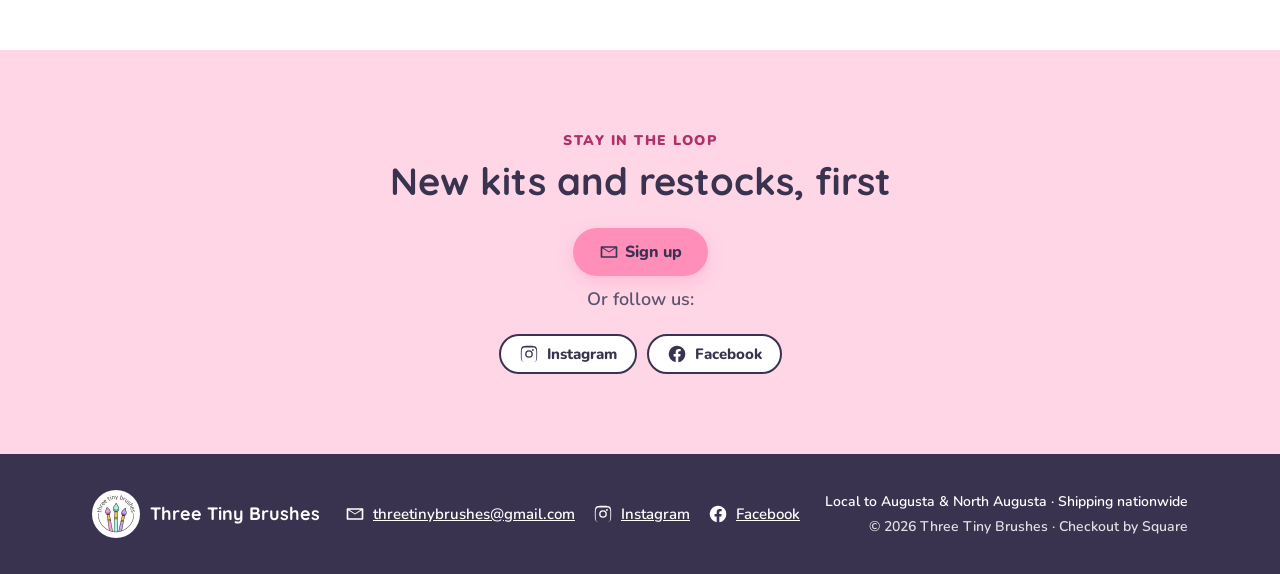
==== commit 61929246: "Reviews: Kadie's quote (verbatim) under the customer photo" ====
--- a/index.html
+++ b/index.html
@@ -145,6 +145,9 @@
 <section class="reviews" id="reviews" aria-labelledby="reviews-title"><div class="wrap">
  <p class="kicker">Happy customers</p><h2 id="reviews-title">From our customers</h2>
   <figure class="cust-photo"><a class="img-link" href="https://threetinybrushes.square.site/product/party-pack/VT7LMGTIQBLTZOM6BSILZJJO" aria-label="Shop party packs on our Square shop"><picture><source type="image/webp" srcset="img/customer-party-600.webp 600w, img/customer-party-1000.webp 1000w, img/customer-party-1400.webp 1400w" sizes="(min-width:760px) 420px, calc(100vw - 40px)"><img src="img/customer-party-1000.jpg" srcset="img/customer-party-600.jpg 600w, img/customer-party-1000.jpg 1000w, img/customer-party-1400.jpg 1400w" sizes="(min-width:760px) 420px, calc(100vw - 40px)" width="1000" height="1253" alt="A birthday table with a donut tower, a pink number 3 and Three Tiny Brushes party packs in the foreground" loading="lazy" decoding="async"></picture></a><figcaption>Party packs for a friend's celebration</figcaption></figure>
+ <ul class="rev-grid">
+  <li class="card review"><blockquote><p>&ldquo;We chose Three Tiny Brushes for the party favors at our daughter’s 3rd birthday, and they were such a perfect fit for our colorful celebration! The kits were adorable, thoughtfully packaged, and gave each child a creative activity to enjoy at home.&rdquo;</p></blockquote><p class="rev-name">&mdash; Kadie</p></li>
+ </ul>
 </div></section>
 
 
--- a/css/styles.css
+++ b/css/styles.css
@@ -214,3 +214,4 @@
 .img-link{display:block;cursor:pointer;border-radius:inherit;transition:transform .2s,filter .2s}.img-link:hover{transform:translateY(-2px);filter:brightness(1.04)}.img-link:focus-visible{outline:3px solid var(--lav-text);outline-offset:4px}@media (prefers-reduced-motion:reduce){.img-link{transition:none}.img-link:hover{transform:none}}
 .prod{position:relative;cursor:pointer;transition:transform .2s,box-shadow .2s}.prod .card-link::after{content:"";position:absolute;inset:0;border-radius:20px;z-index:1}.prod:hover{transform:translateY(-3px);box-shadow:0 14px 30px rgba(176,48,106,.16)}.prod:focus-within{outline:3px solid var(--lav-text);outline-offset:3px}.prod .card-link:focus-visible{outline:none}.prod .card-link,.prod .card-link:hover,.prod .card-link:active{transform:none;position:static}.prod:hover .card-link{box-shadow:0 8px 20px rgba(255,143,184,.5)}@media (prefers-reduced-motion:reduce){.prod{transition:none}.prod:hover{transform:none}}
 .cust-photo{max-width:420px;margin:24px auto 0}.cust-photo img{width:100%;height:auto;display:block;border-radius:20px;border:8px solid #fff;box-shadow:var(--shadow)}.cust-photo figcaption{margin-top:12px;text-align:center;font-weight:800;color:var(--pink-text)}.reviews .wrap>.kicker,.reviews h2{text-align:center}
+.reviews .rev-grid{max-width:620px;margin-left:auto;margin-right:auto;grid-template-columns:1fr}
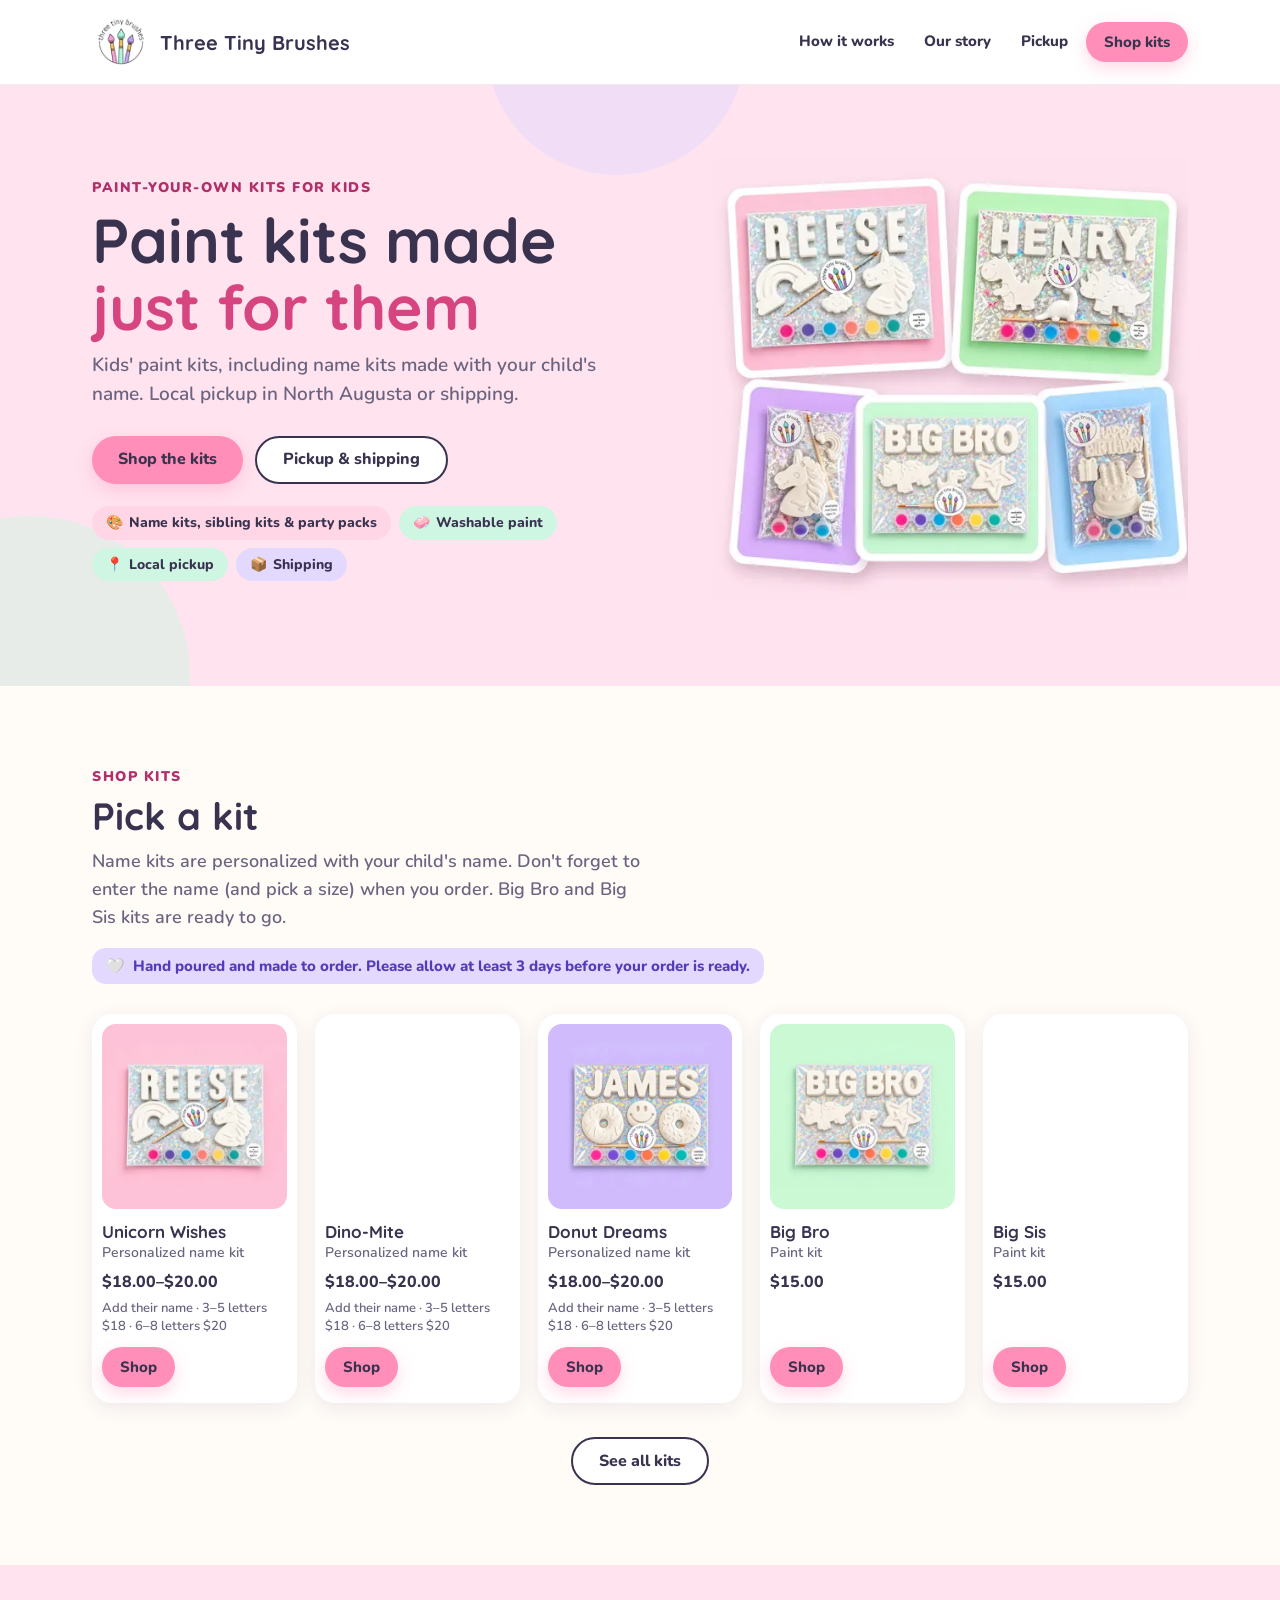
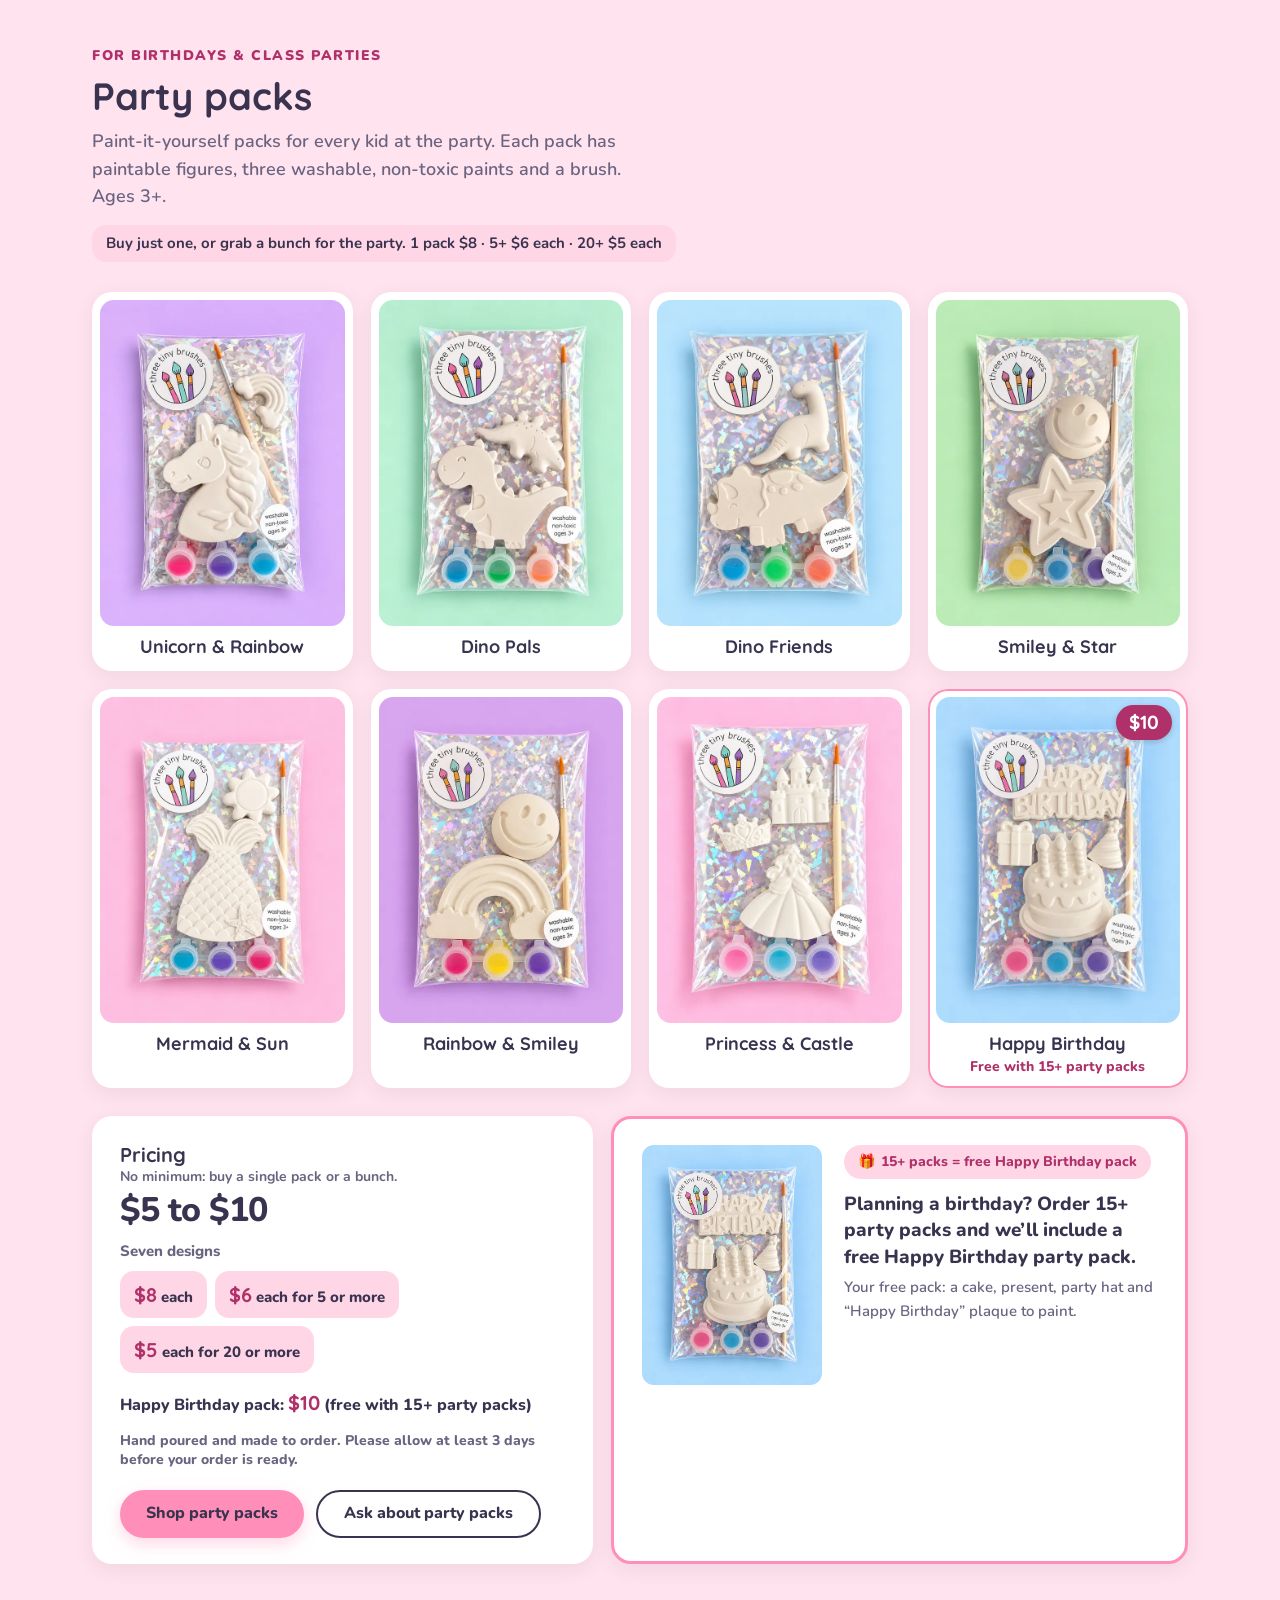
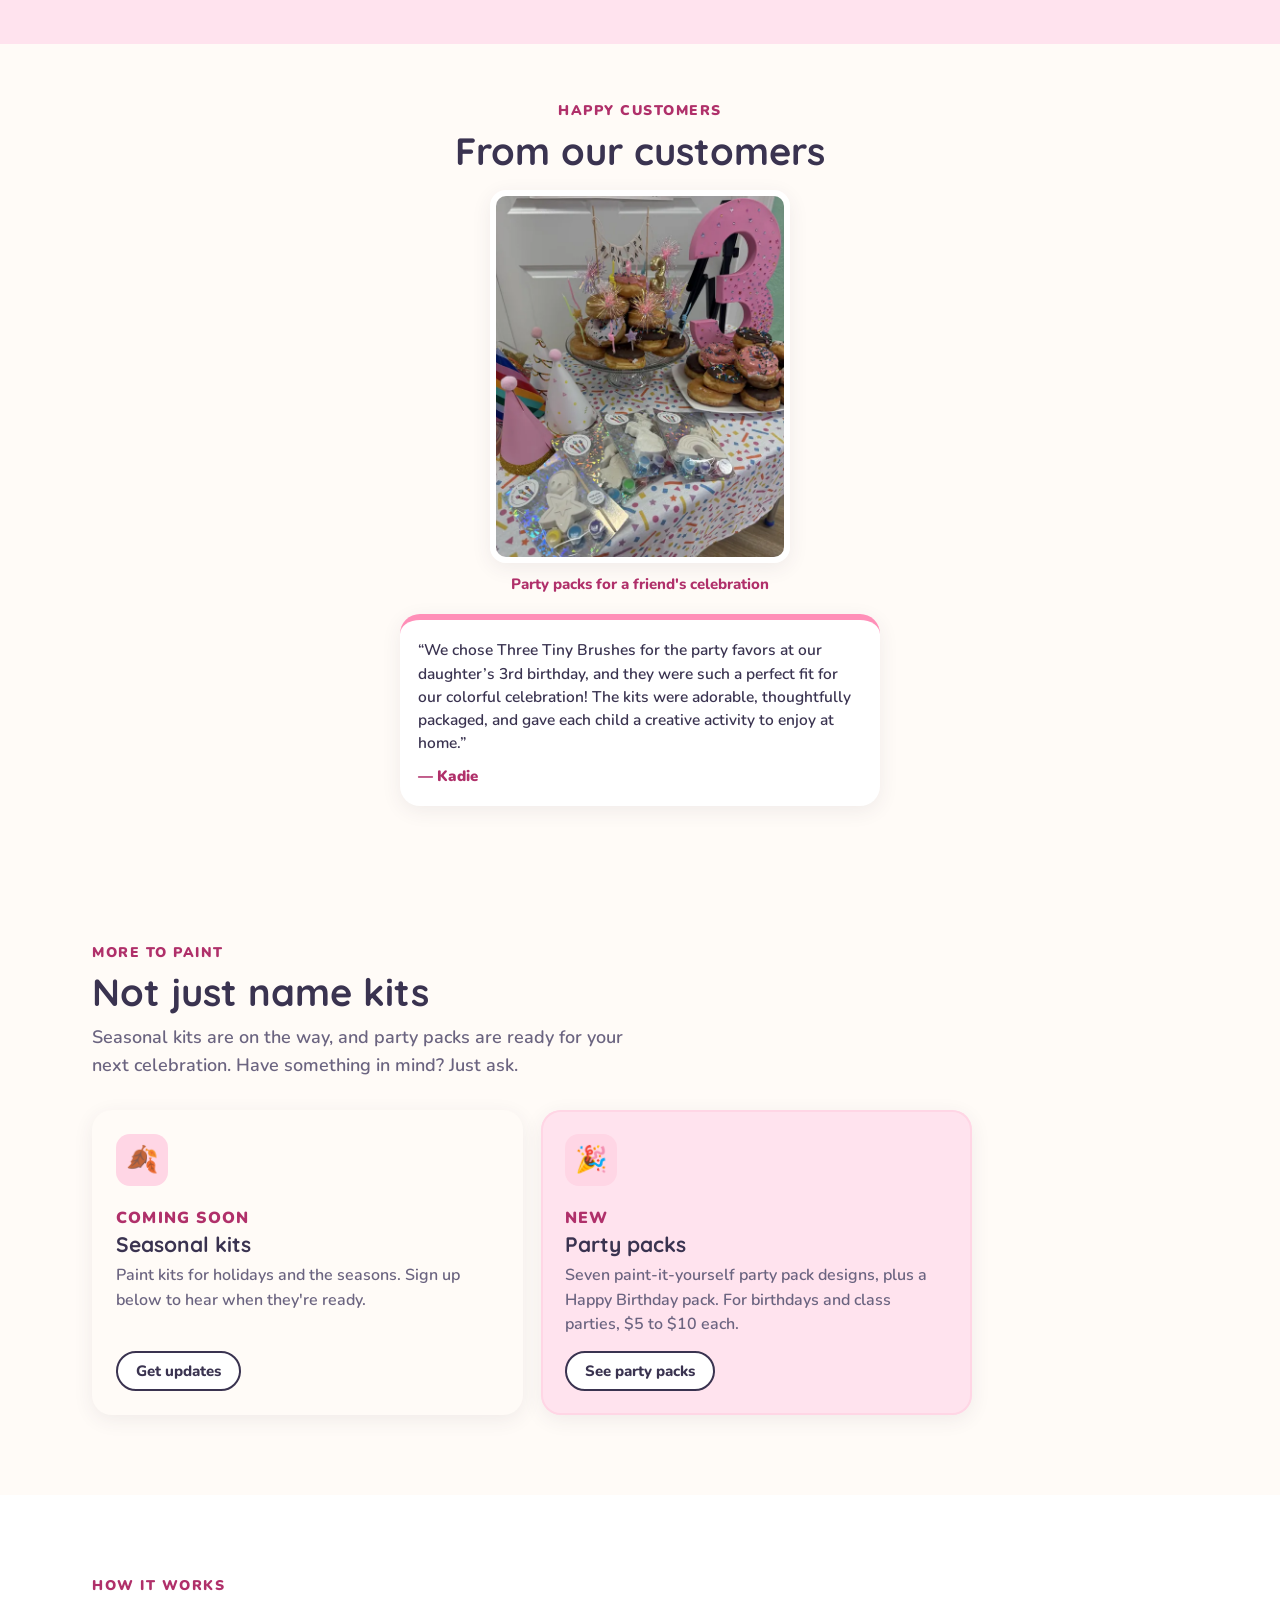
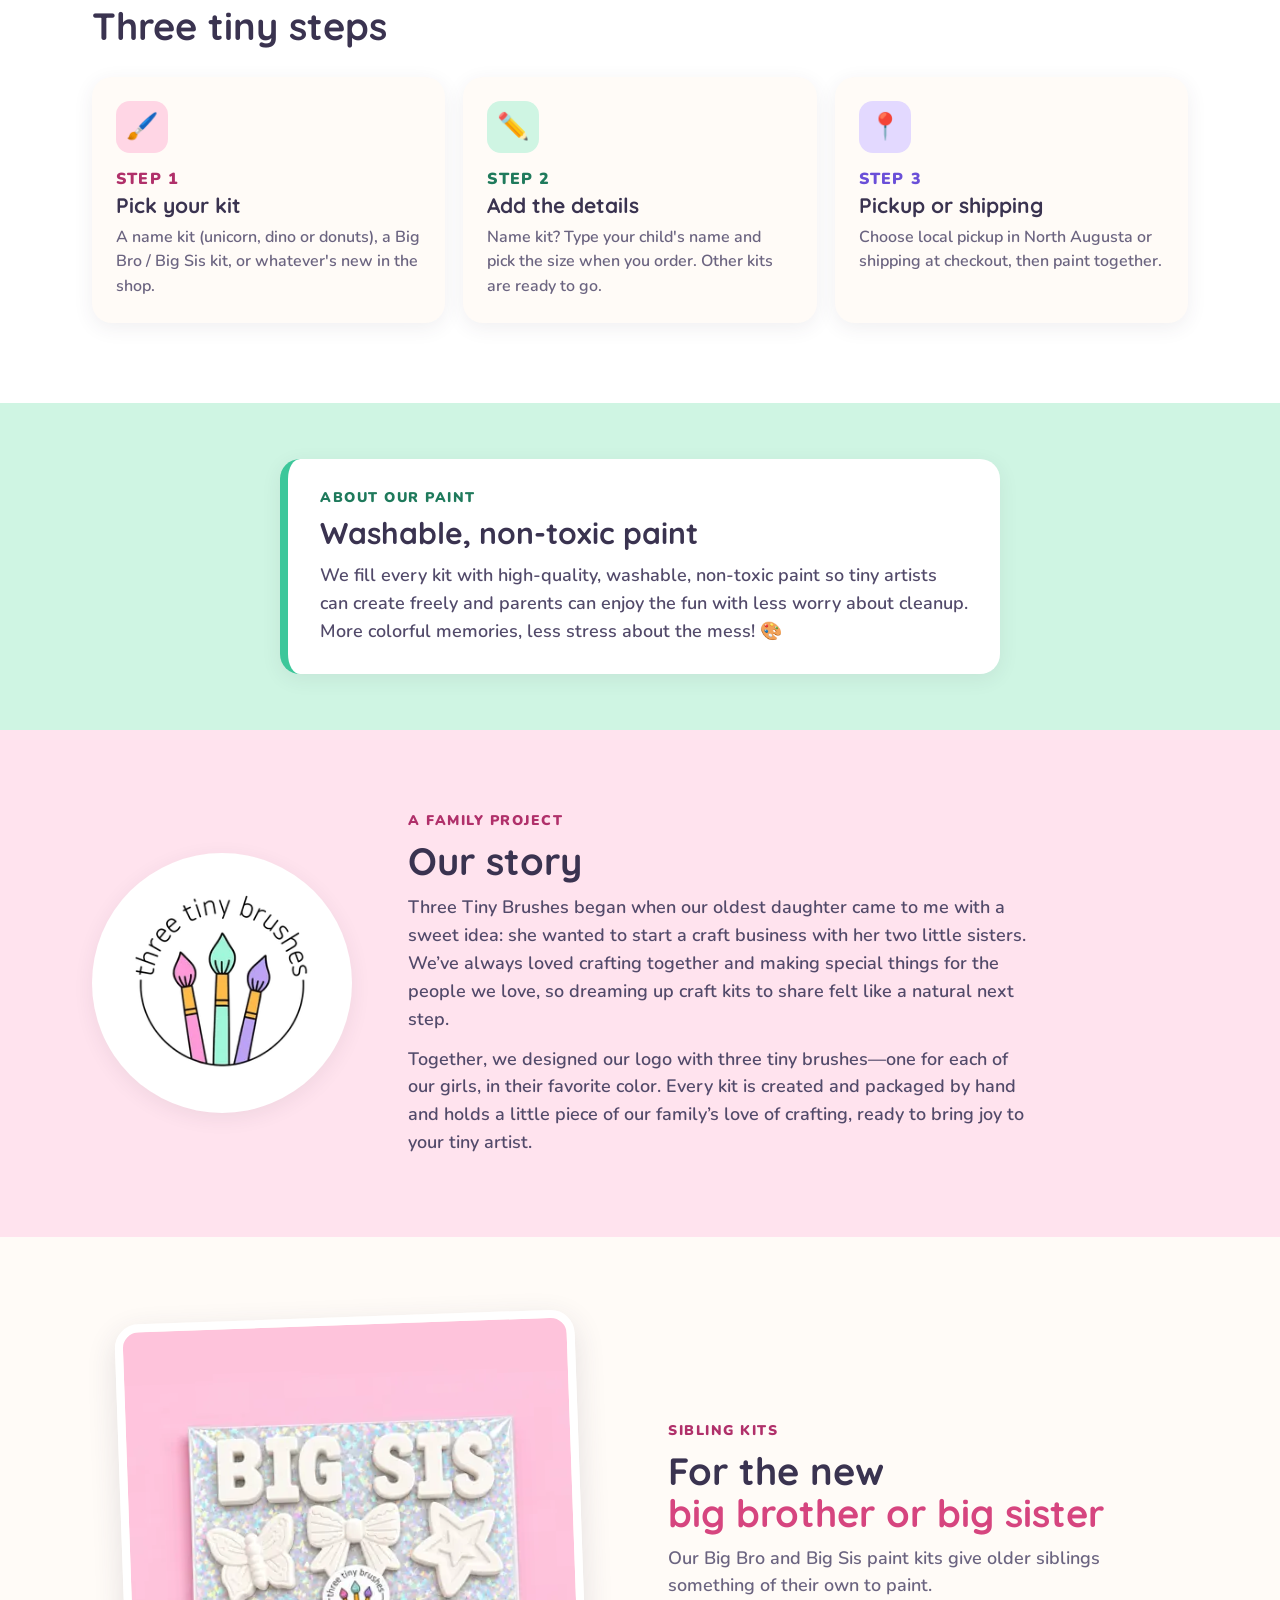
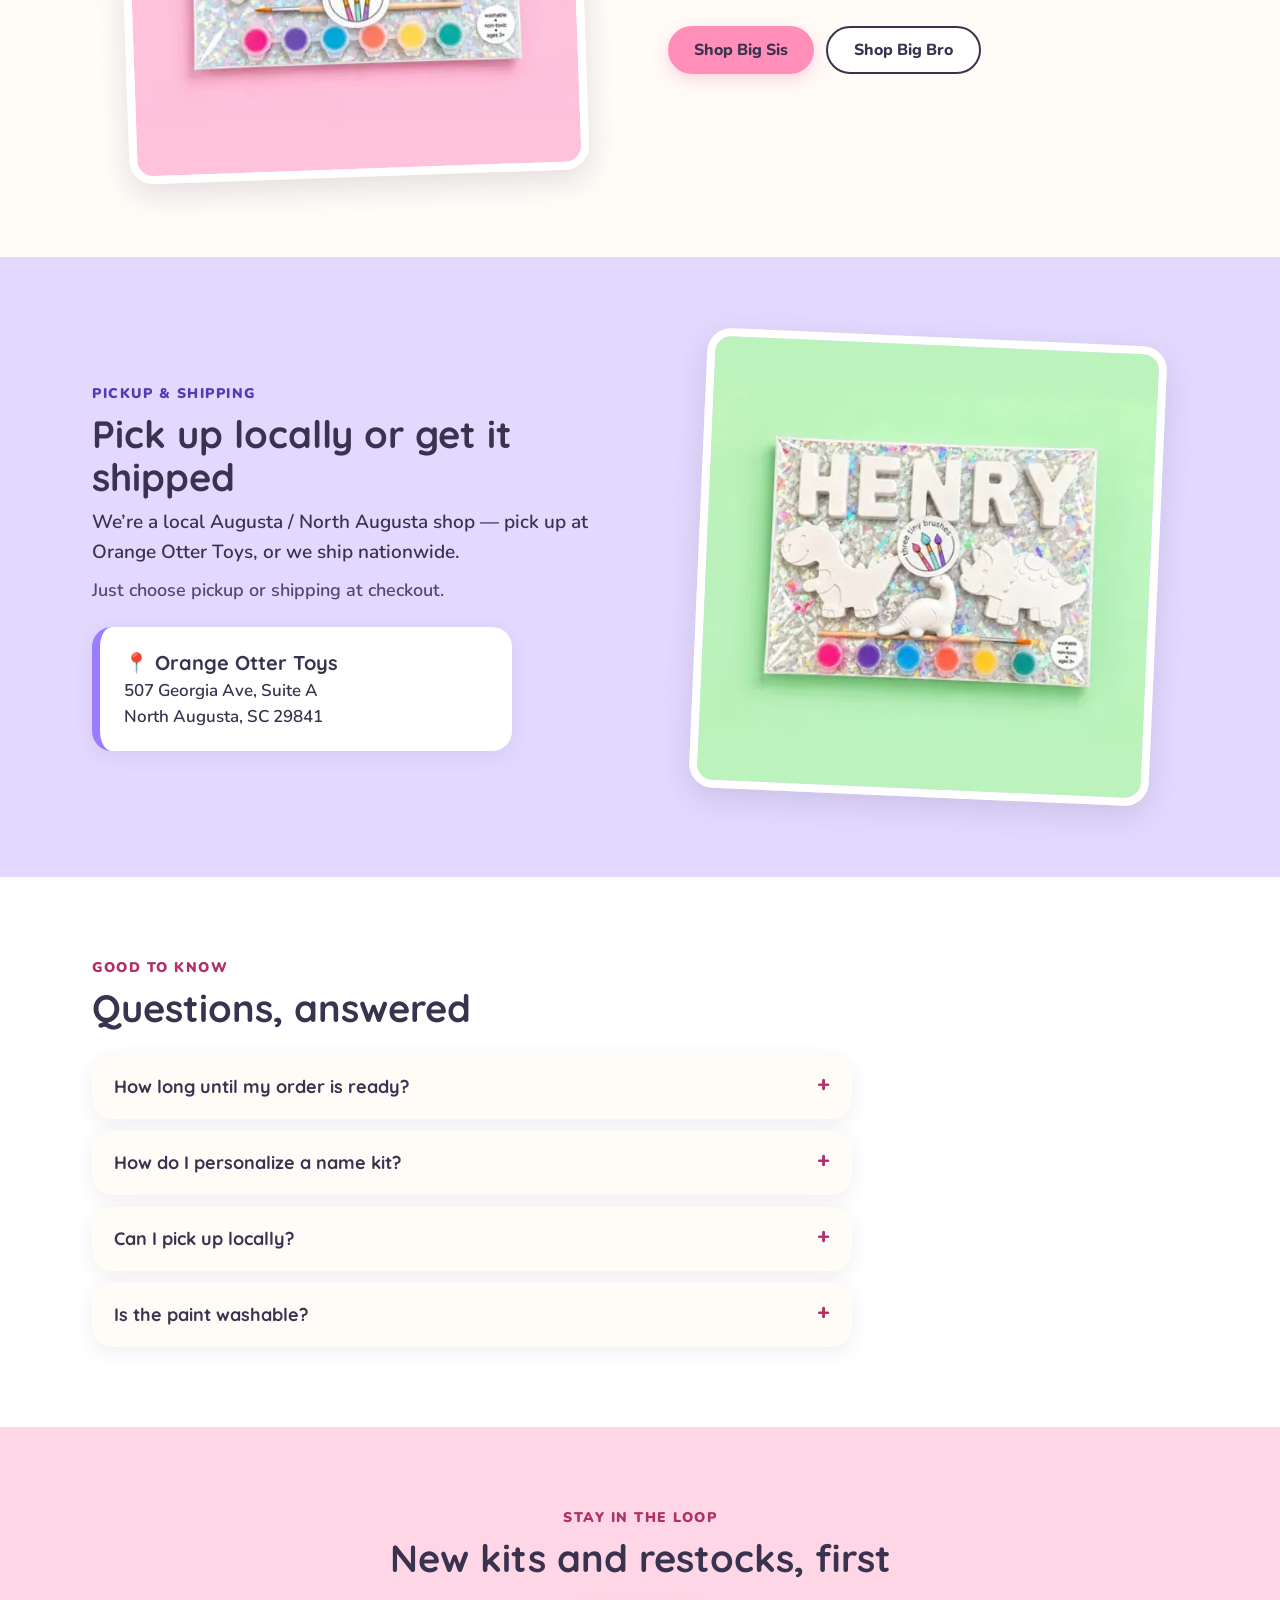
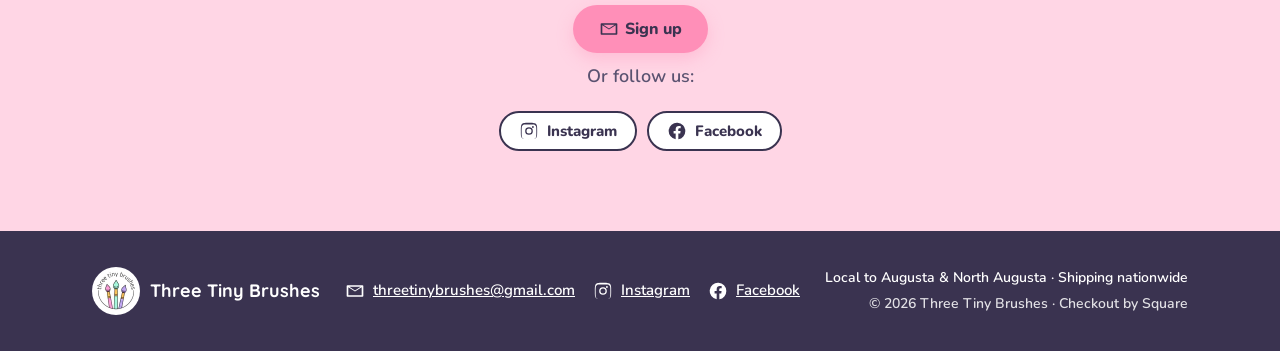
==== commit 477fe328: "Reviews: smaller customer photo (300px) and tighter section (preview for Rachel, not pushed)" ====
--- a/index.html
+++ b/index.html
@@ -144,7 +144,7 @@
 
 <section class="reviews" id="reviews" aria-labelledby="reviews-title"><div class="wrap">
  <p class="kicker">Happy customers</p><h2 id="reviews-title">From our customers</h2>
-  <figure class="cust-photo"><a class="img-link" href="https://threetinybrushes.square.site/product/party-pack/VT7LMGTIQBLTZOM6BSILZJJO" aria-label="Shop party packs on our Square shop"><picture><source type="image/webp" srcset="img/customer-party-600.webp 600w, img/customer-party-1000.webp 1000w, img/customer-party-1400.webp 1400w" sizes="(min-width:760px) 420px, calc(100vw - 40px)"><img src="img/customer-party-1000.jpg" srcset="img/customer-party-600.jpg 600w, img/customer-party-1000.jpg 1000w, img/customer-party-1400.jpg 1400w" sizes="(min-width:760px) 420px, calc(100vw - 40px)" width="1000" height="1253" alt="A birthday table with a donut tower, a pink number 3 and Three Tiny Brushes party packs in the foreground" loading="lazy" decoding="async"></picture></a><figcaption>Party packs for a friend's celebration</figcaption></figure>
+  <figure class="cust-photo"><a class="img-link" href="https://threetinybrushes.square.site/product/party-pack/VT7LMGTIQBLTZOM6BSILZJJO" aria-label="Shop party packs on our Square shop"><picture><source type="image/webp" srcset="img/customer-party-600.webp 600w, img/customer-party-1000.webp 1000w, img/customer-party-1400.webp 1400w" sizes="(min-width:760px) 300px, min(300px, calc(100vw - 40px))"><img src="img/customer-party-1000.jpg" srcset="img/customer-party-600.jpg 600w, img/customer-party-1000.jpg 1000w, img/customer-party-1400.jpg 1400w" sizes="(min-width:760px) 300px, min(300px, calc(100vw - 40px))" width="1000" height="1253" alt="A birthday table with a donut tower, a pink number 3 and Three Tiny Brushes party packs in the foreground" loading="lazy" decoding="async"></picture></a><figcaption>Party packs for a friend's celebration</figcaption></figure>
  <ul class="rev-grid">
   <li class="card review"><blockquote><p>&ldquo;We chose Three Tiny Brushes for the party favors at our daughter’s 3rd birthday, and they were such a perfect fit for our colorful celebration! The kits were adorable, thoughtfully packaged, and gave each child a creative activity to enjoy at home.&rdquo;</p></blockquote><p class="rev-name">&mdash; Kadie</p></li>
  </ul>
--- a/css/styles.css
+++ b/css/styles.css
@@ -213,5 +213,6 @@
 @media (min-width:760px){.rev-grid{grid-template-columns:repeat(auto-fit,minmax(260px,1fr))}}
 .img-link{display:block;cursor:pointer;border-radius:inherit;transition:transform .2s,filter .2s}.img-link:hover{transform:translateY(-2px);filter:brightness(1.04)}.img-link:focus-visible{outline:3px solid var(--lav-text);outline-offset:4px}@media (prefers-reduced-motion:reduce){.img-link{transition:none}.img-link:hover{transform:none}}
 .prod{position:relative;cursor:pointer;transition:transform .2s,box-shadow .2s}.prod .card-link::after{content:"";position:absolute;inset:0;border-radius:20px;z-index:1}.prod:hover{transform:translateY(-3px);box-shadow:0 14px 30px rgba(176,48,106,.16)}.prod:focus-within{outline:3px solid var(--lav-text);outline-offset:3px}.prod .card-link:focus-visible{outline:none}.prod .card-link,.prod .card-link:hover,.prod .card-link:active{transform:none;position:static}.prod:hover .card-link{box-shadow:0 8px 20px rgba(255,143,184,.5)}@media (prefers-reduced-motion:reduce){.prod{transition:none}.prod:hover{transform:none}}
-.cust-photo{max-width:420px;margin:24px auto 0}.cust-photo img{width:100%;height:auto;display:block;border-radius:20px;border:8px solid #fff;box-shadow:var(--shadow)}.cust-photo figcaption{margin-top:12px;text-align:center;font-weight:800;color:var(--pink-text)}.reviews .wrap>.kicker,.reviews h2{text-align:center}
-.reviews .rev-grid{max-width:620px;margin-left:auto;margin-right:auto;grid-template-columns:1fr}
+.cust-photo{max-width:300px;margin:18px auto 0}.cust-photo img{width:100%;height:auto;display:block;border-radius:16px;border:6px solid #fff;box-shadow:var(--shadow)}.cust-photo figcaption{margin-top:10px;font-size:15px;text-align:center;font-weight:800;color:var(--pink-text)}.reviews .wrap>.kicker,.reviews h2{text-align:center}
+.reviews .rev-grid{max-width:480px;margin-left:auto;margin-right:auto;margin-top:18px;grid-template-columns:1fr}.reviews .review{padding:18px;gap:10px}.reviews .review blockquote p{font-size:15.5px}.reviews .rev-name{font-size:15px}
+section.reviews{padding:44px 0}@media (min-width:760px){section.reviews{padding:56px 0}}
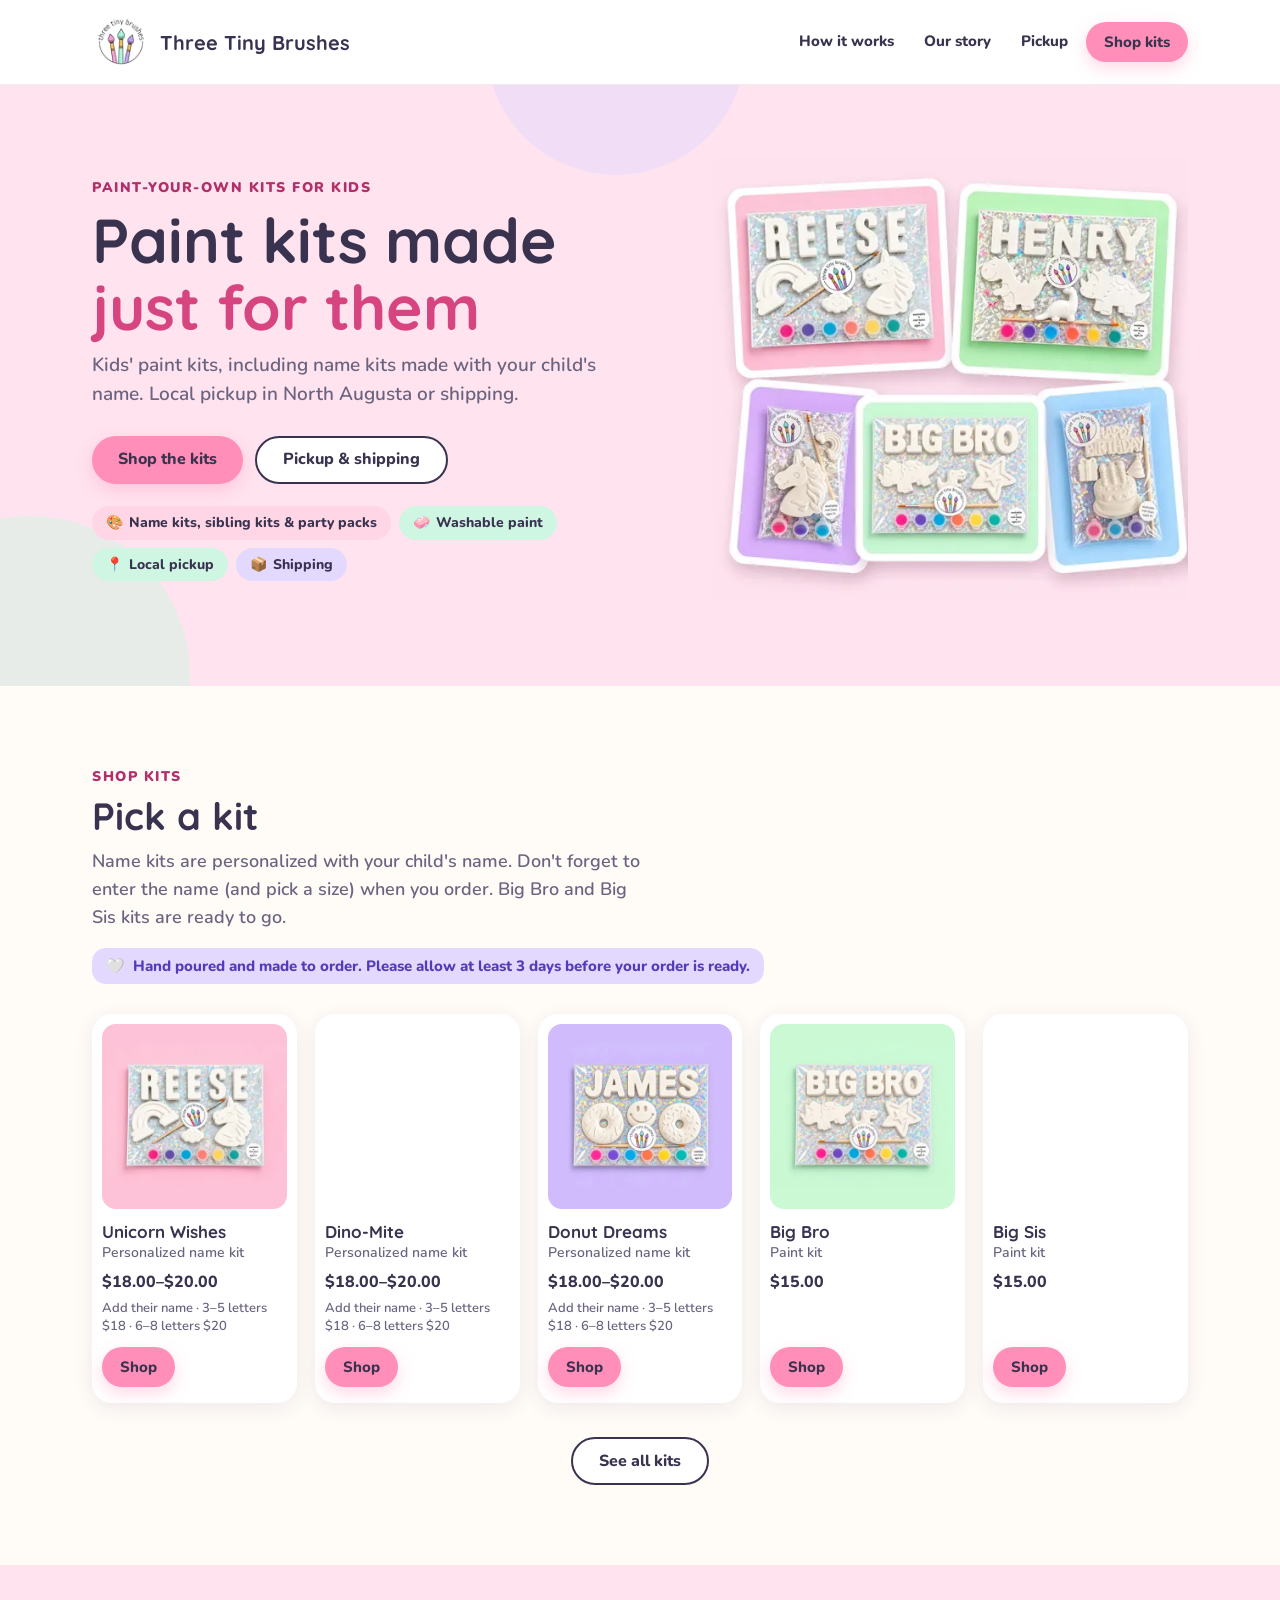
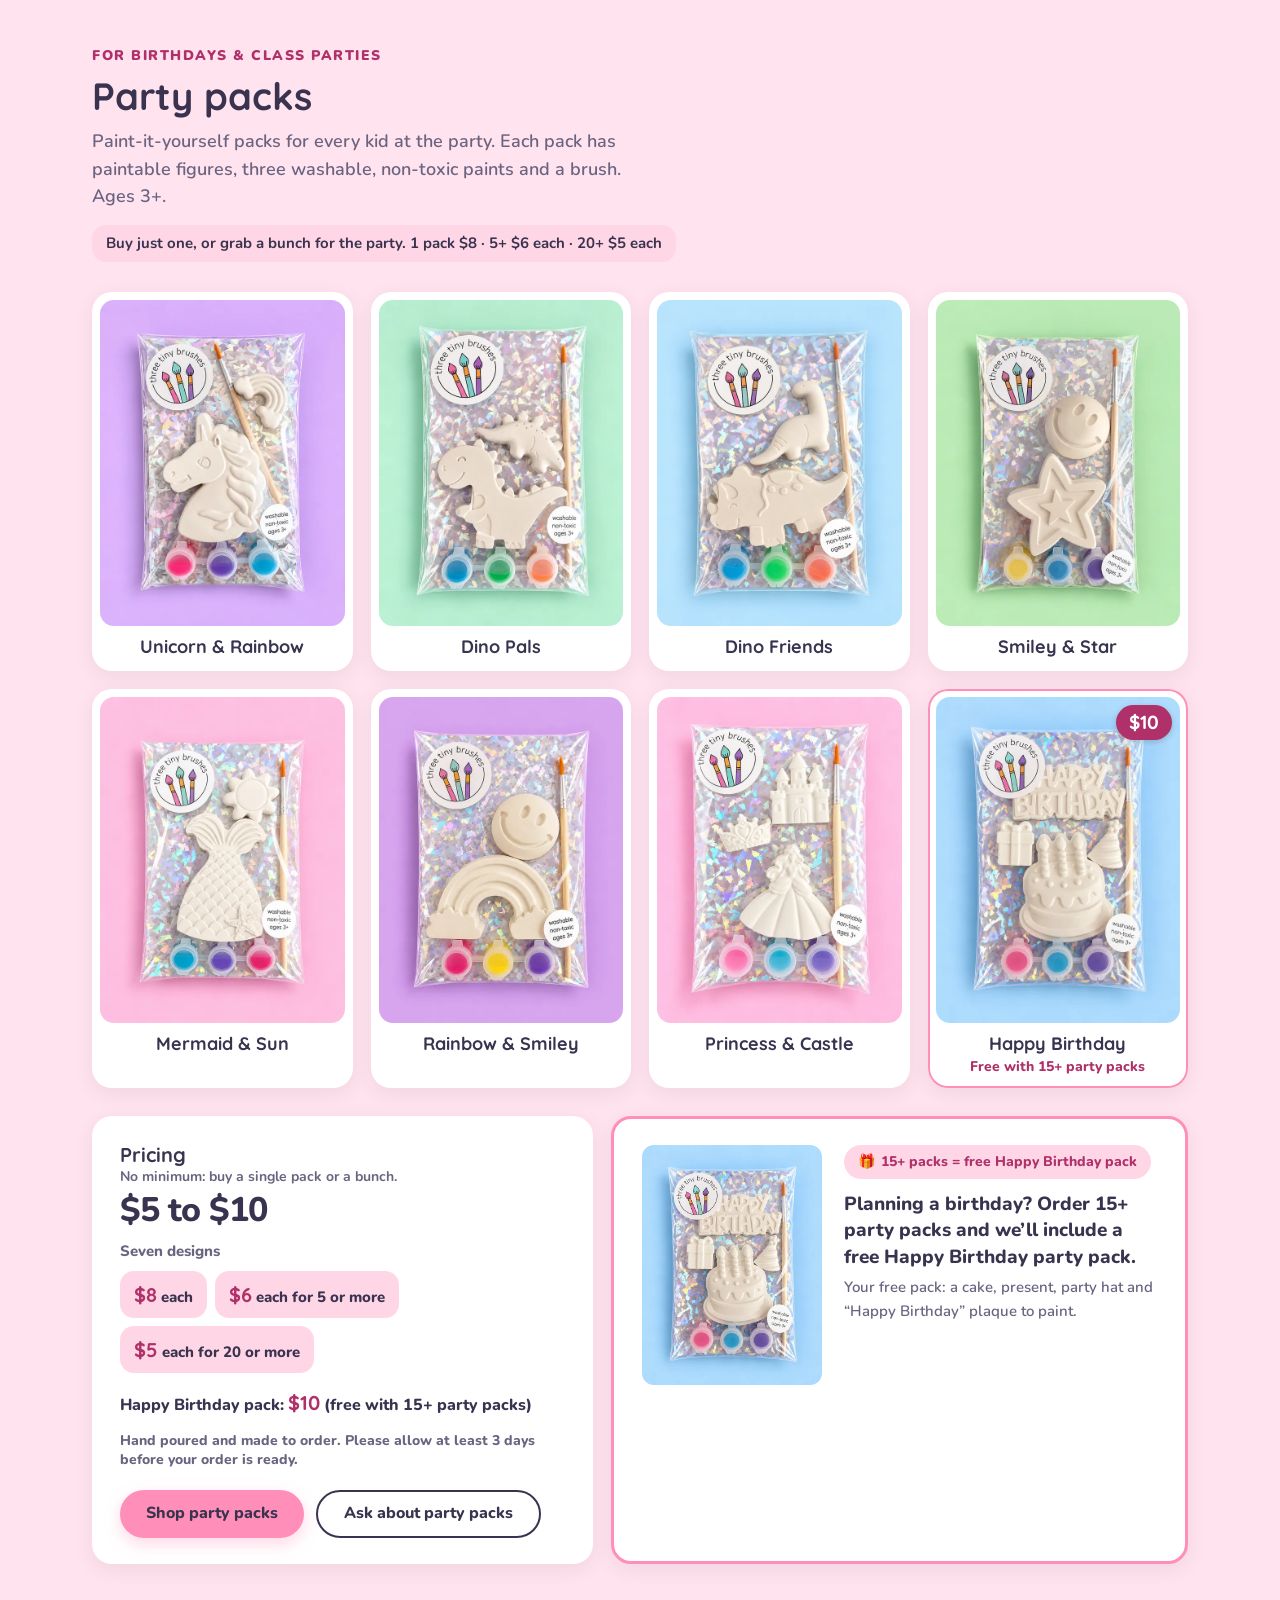
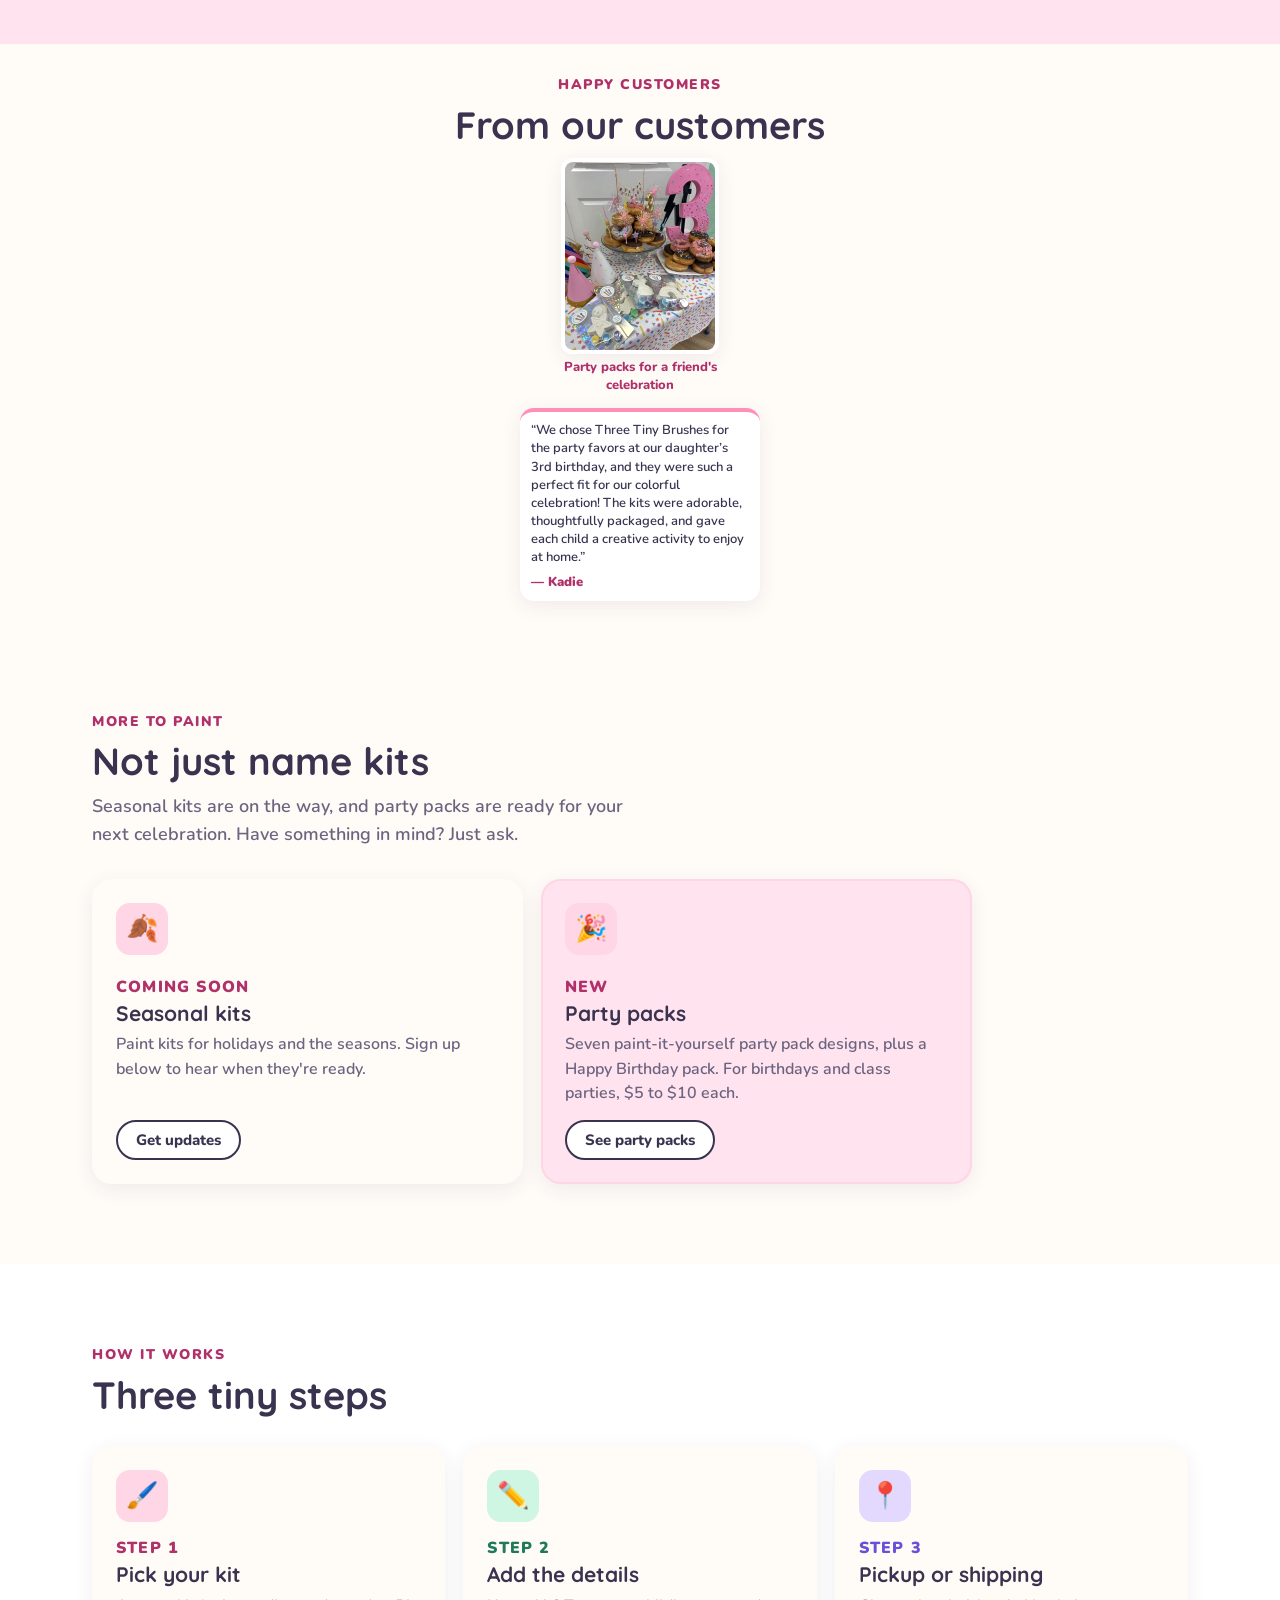
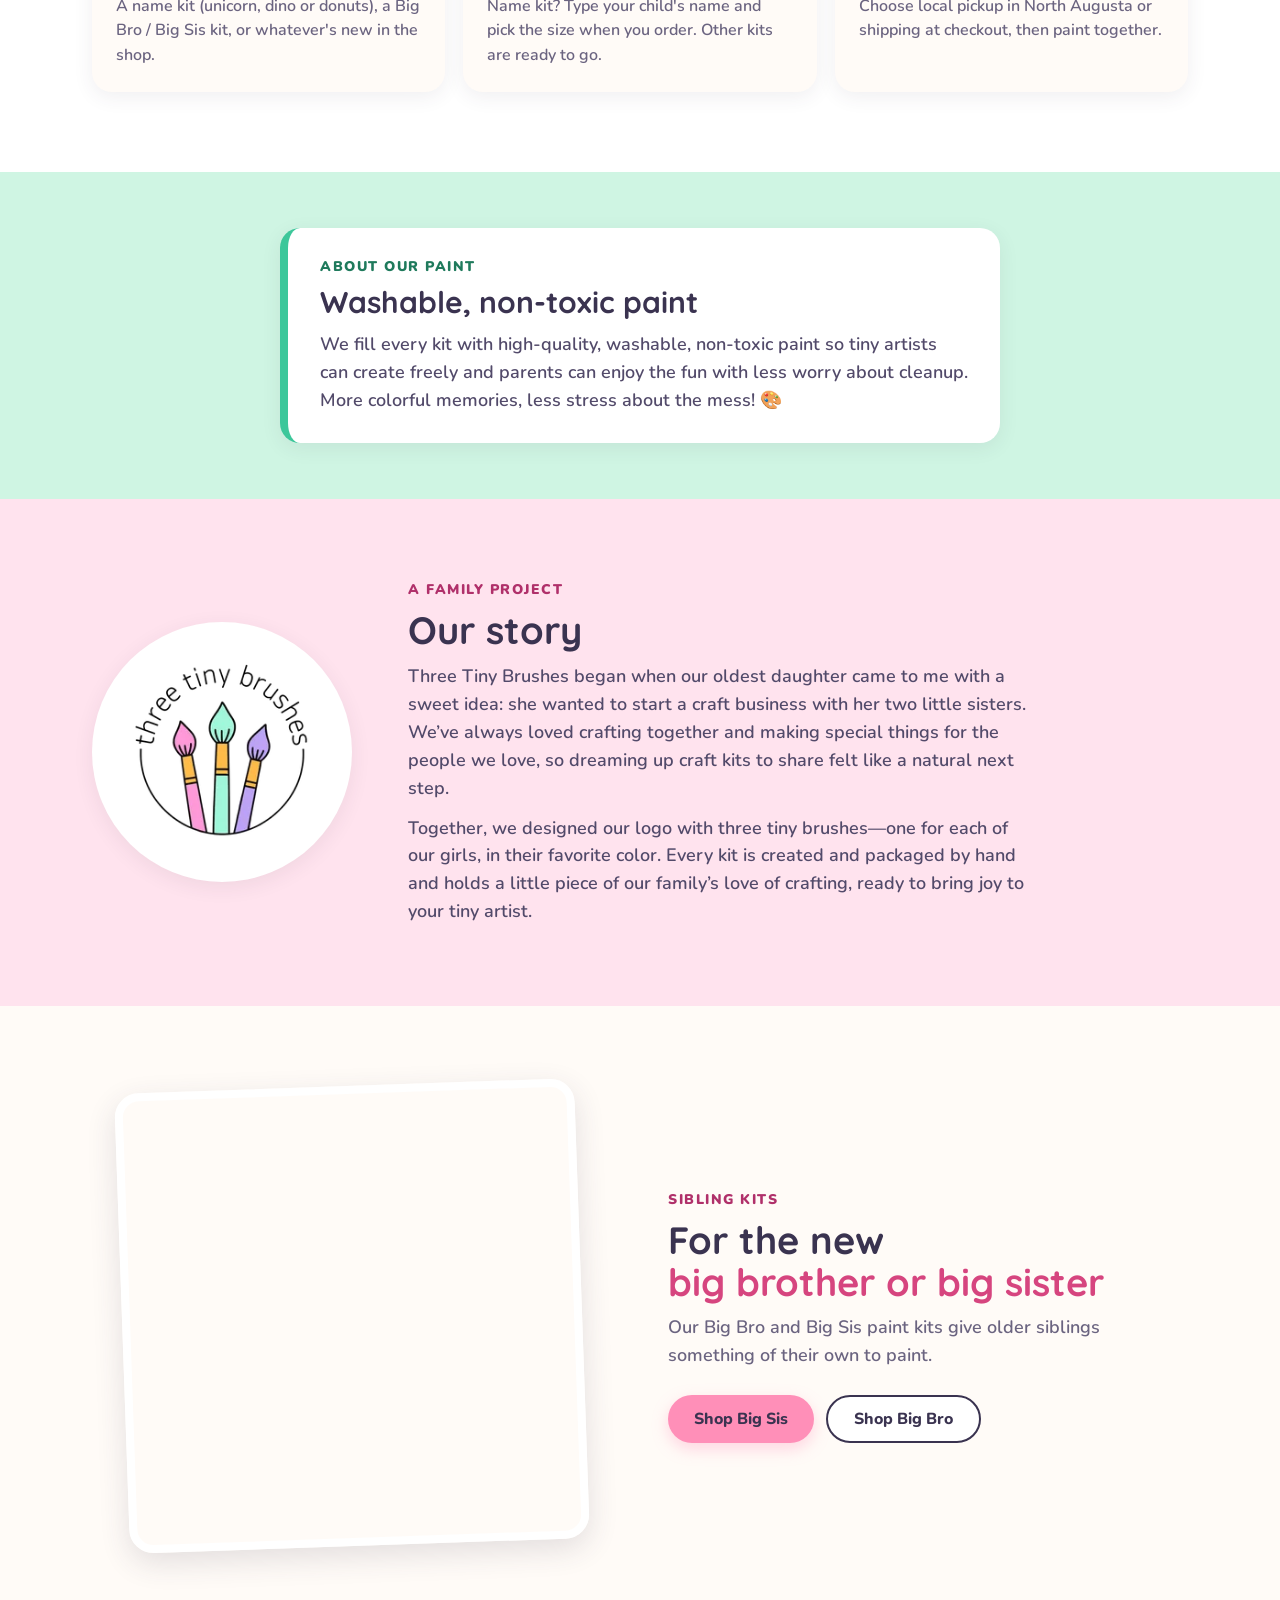
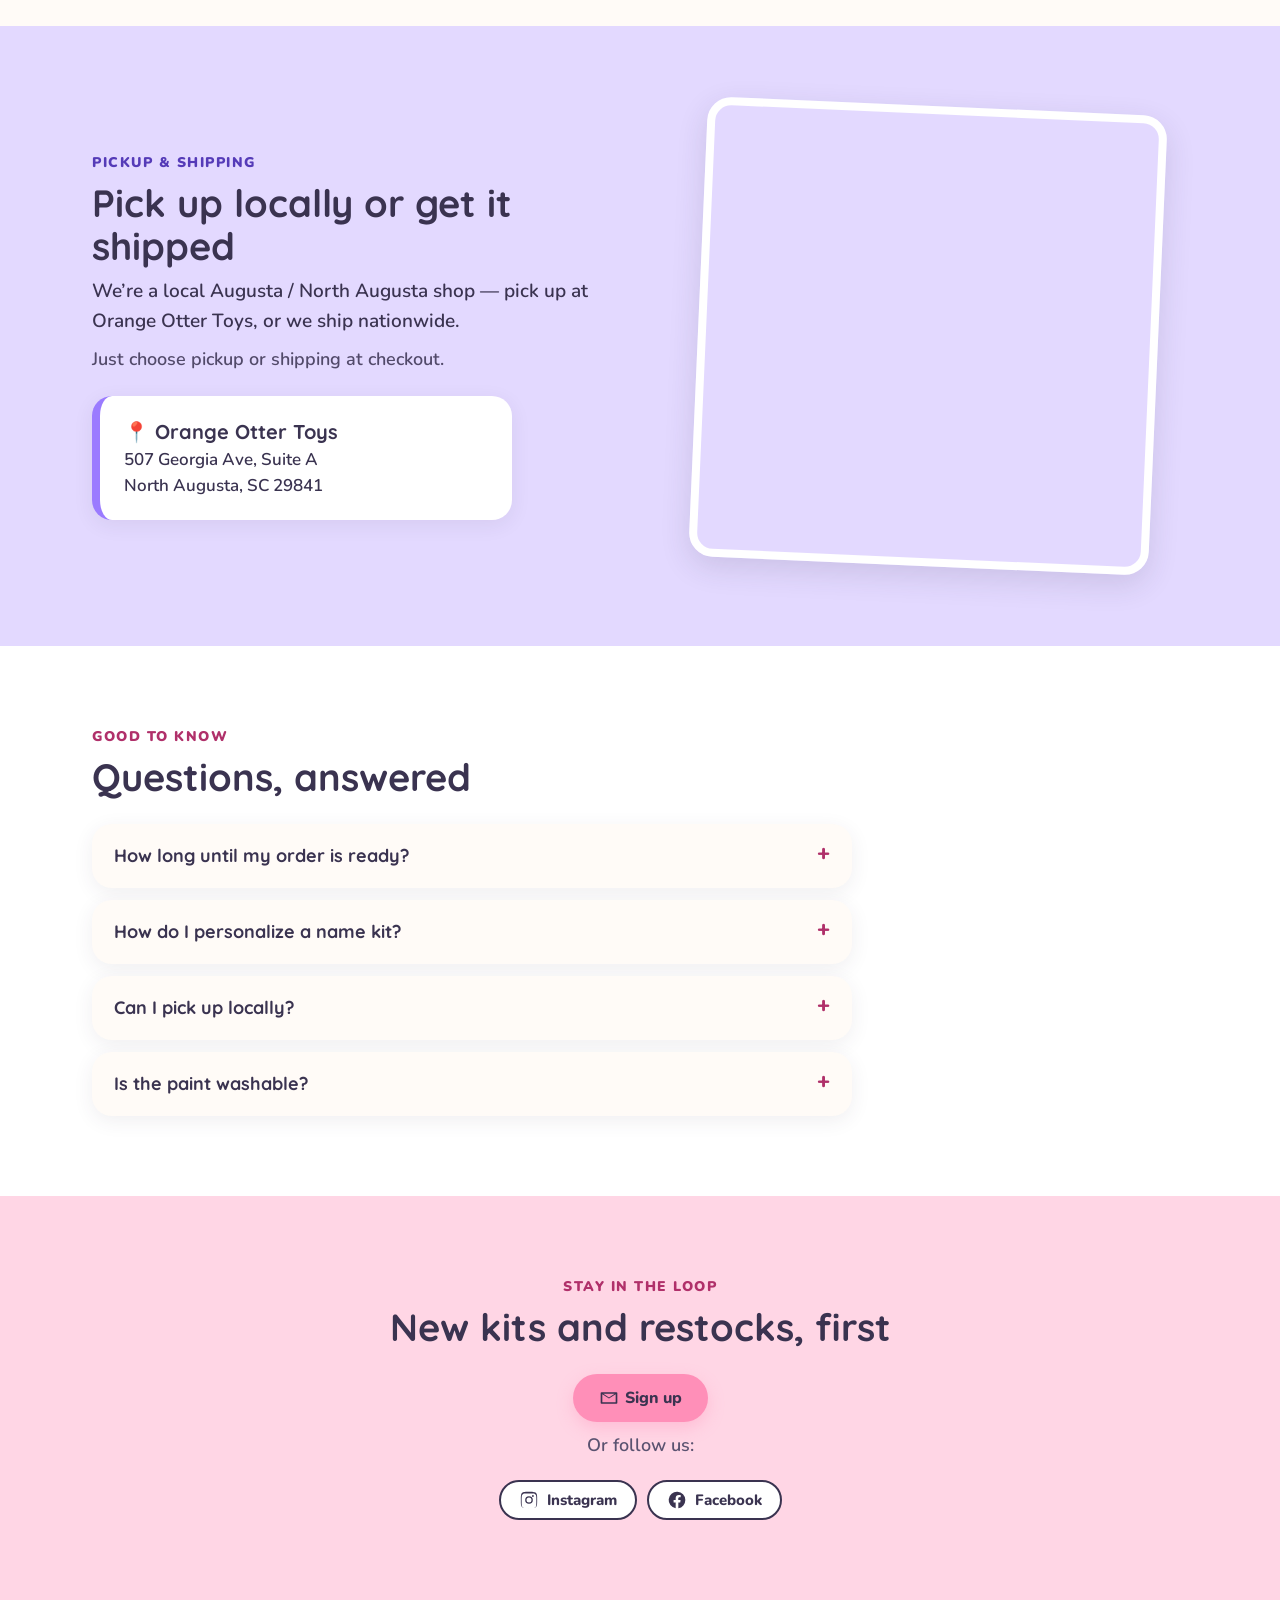
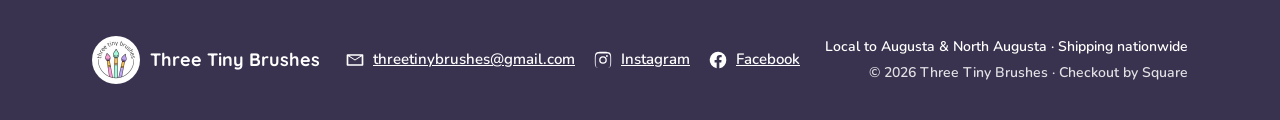
==== commit 1c97f0e1: "Reviews ~1/4 smaller again (photo 158px) and brighter customer photo" ====
--- a/index.html
+++ b/index.html
@@ -144,7 +144,7 @@
 
 <section class="reviews" id="reviews" aria-labelledby="reviews-title"><div class="wrap">
  <p class="kicker">Happy customers</p><h2 id="reviews-title">From our customers</h2>
-  <figure class="cust-photo"><a class="img-link" href="https://threetinybrushes.square.site/product/party-pack/VT7LMGTIQBLTZOM6BSILZJJO" aria-label="Shop party packs on our Square shop"><picture><source type="image/webp" srcset="img/customer-party-600.webp 600w, img/customer-party-1000.webp 1000w, img/customer-party-1400.webp 1400w" sizes="(min-width:760px) 300px, min(300px, calc(100vw - 40px))"><img src="img/customer-party-1000.jpg" srcset="img/customer-party-600.jpg 600w, img/customer-party-1000.jpg 1000w, img/customer-party-1400.jpg 1400w" sizes="(min-width:760px) 300px, min(300px, calc(100vw - 40px))" width="1000" height="1253" alt="A birthday table with a donut tower, a pink number 3 and Three Tiny Brushes party packs in the foreground" loading="lazy" decoding="async"></picture></a><figcaption>Party packs for a friend's celebration</figcaption></figure>
+  <figure class="cust-photo"><a class="img-link" href="https://threetinybrushes.square.site/product/party-pack/VT7LMGTIQBLTZOM6BSILZJJO" aria-label="Shop party packs on our Square shop"><picture><source type="image/webp" srcset="img/customer-party-600.webp 600w, img/customer-party-1000.webp 1000w, img/customer-party-1400.webp 1400w" sizes="(min-width:760px) 160px, 160px"><img src="img/customer-party-1000.jpg" srcset="img/customer-party-600.jpg 600w, img/customer-party-1000.jpg 1000w, img/customer-party-1400.jpg 1400w" sizes="(min-width:760px) 160px, 160px" width="1000" height="1253" alt="A birthday table with a donut tower, a pink number 3 and Three Tiny Brushes party packs in the foreground" loading="lazy" decoding="async"></picture></a><figcaption>Party packs for a friend's celebration</figcaption></figure>
  <ul class="rev-grid">
   <li class="card review"><blockquote><p>&ldquo;We chose Three Tiny Brushes for the party favors at our daughter’s 3rd birthday, and they were such a perfect fit for our colorful celebration! The kits were adorable, thoughtfully packaged, and gave each child a creative activity to enjoy at home.&rdquo;</p></blockquote><p class="rev-name">&mdash; Kadie</p></li>
  </ul>
--- a/css/styles.css
+++ b/css/styles.css
@@ -213,6 +213,6 @@
 @media (min-width:760px){.rev-grid{grid-template-columns:repeat(auto-fit,minmax(260px,1fr))}}
 .img-link{display:block;cursor:pointer;border-radius:inherit;transition:transform .2s,filter .2s}.img-link:hover{transform:translateY(-2px);filter:brightness(1.04)}.img-link:focus-visible{outline:3px solid var(--lav-text);outline-offset:4px}@media (prefers-reduced-motion:reduce){.img-link{transition:none}.img-link:hover{transform:none}}
 .prod{position:relative;cursor:pointer;transition:transform .2s,box-shadow .2s}.prod .card-link::after{content:"";position:absolute;inset:0;border-radius:20px;z-index:1}.prod:hover{transform:translateY(-3px);box-shadow:0 14px 30px rgba(176,48,106,.16)}.prod:focus-within{outline:3px solid var(--lav-text);outline-offset:3px}.prod .card-link:focus-visible{outline:none}.prod .card-link,.prod .card-link:hover,.prod .card-link:active{transform:none;position:static}.prod:hover .card-link{box-shadow:0 8px 20px rgba(255,143,184,.5)}@media (prefers-reduced-motion:reduce){.prod{transition:none}.prod:hover{transform:none}}
-.cust-photo{max-width:300px;margin:18px auto 0}.cust-photo img{width:100%;height:auto;display:block;border-radius:16px;border:6px solid #fff;box-shadow:var(--shadow)}.cust-photo figcaption{margin-top:10px;font-size:15px;text-align:center;font-weight:800;color:var(--pink-text)}.reviews .wrap>.kicker,.reviews h2{text-align:center}
-.reviews .rev-grid{max-width:480px;margin-left:auto;margin-right:auto;margin-top:18px;grid-template-columns:1fr}.reviews .review{padding:18px;gap:10px}.reviews .review blockquote p{font-size:15.5px}.reviews .rev-name{font-size:15px}
-section.reviews{padding:44px 0}@media (min-width:760px){section.reviews{padding:56px 0}}
+.cust-photo{max-width:158px;margin:12px auto 0}.cust-photo img{width:100%;height:auto;display:block;border-radius:12px;border:4px solid #fff;box-shadow:var(--shadow);filter:brightness(1.15) saturate(1.05)}.cust-photo figcaption{margin-top:5px;font-size:13px;line-height:1.35;text-align:center;font-weight:800;color:var(--pink-text)}.reviews .wrap>.kicker,.reviews h2{text-align:center}
+.reviews .rev-grid{max-width:240px;margin-left:auto;margin-right:auto;margin-top:14px;gap:9px;grid-template-columns:1fr}.reviews .review{padding:9px 11px;gap:5px;border-top-width:4px;border-radius:14px}.reviews .review blockquote p{font-size:13px;line-height:1.4}.reviews .rev-name{font-size:13px}
+section.reviews{padding:24px 0}@media (min-width:760px){section.reviews{padding:30px 0}}
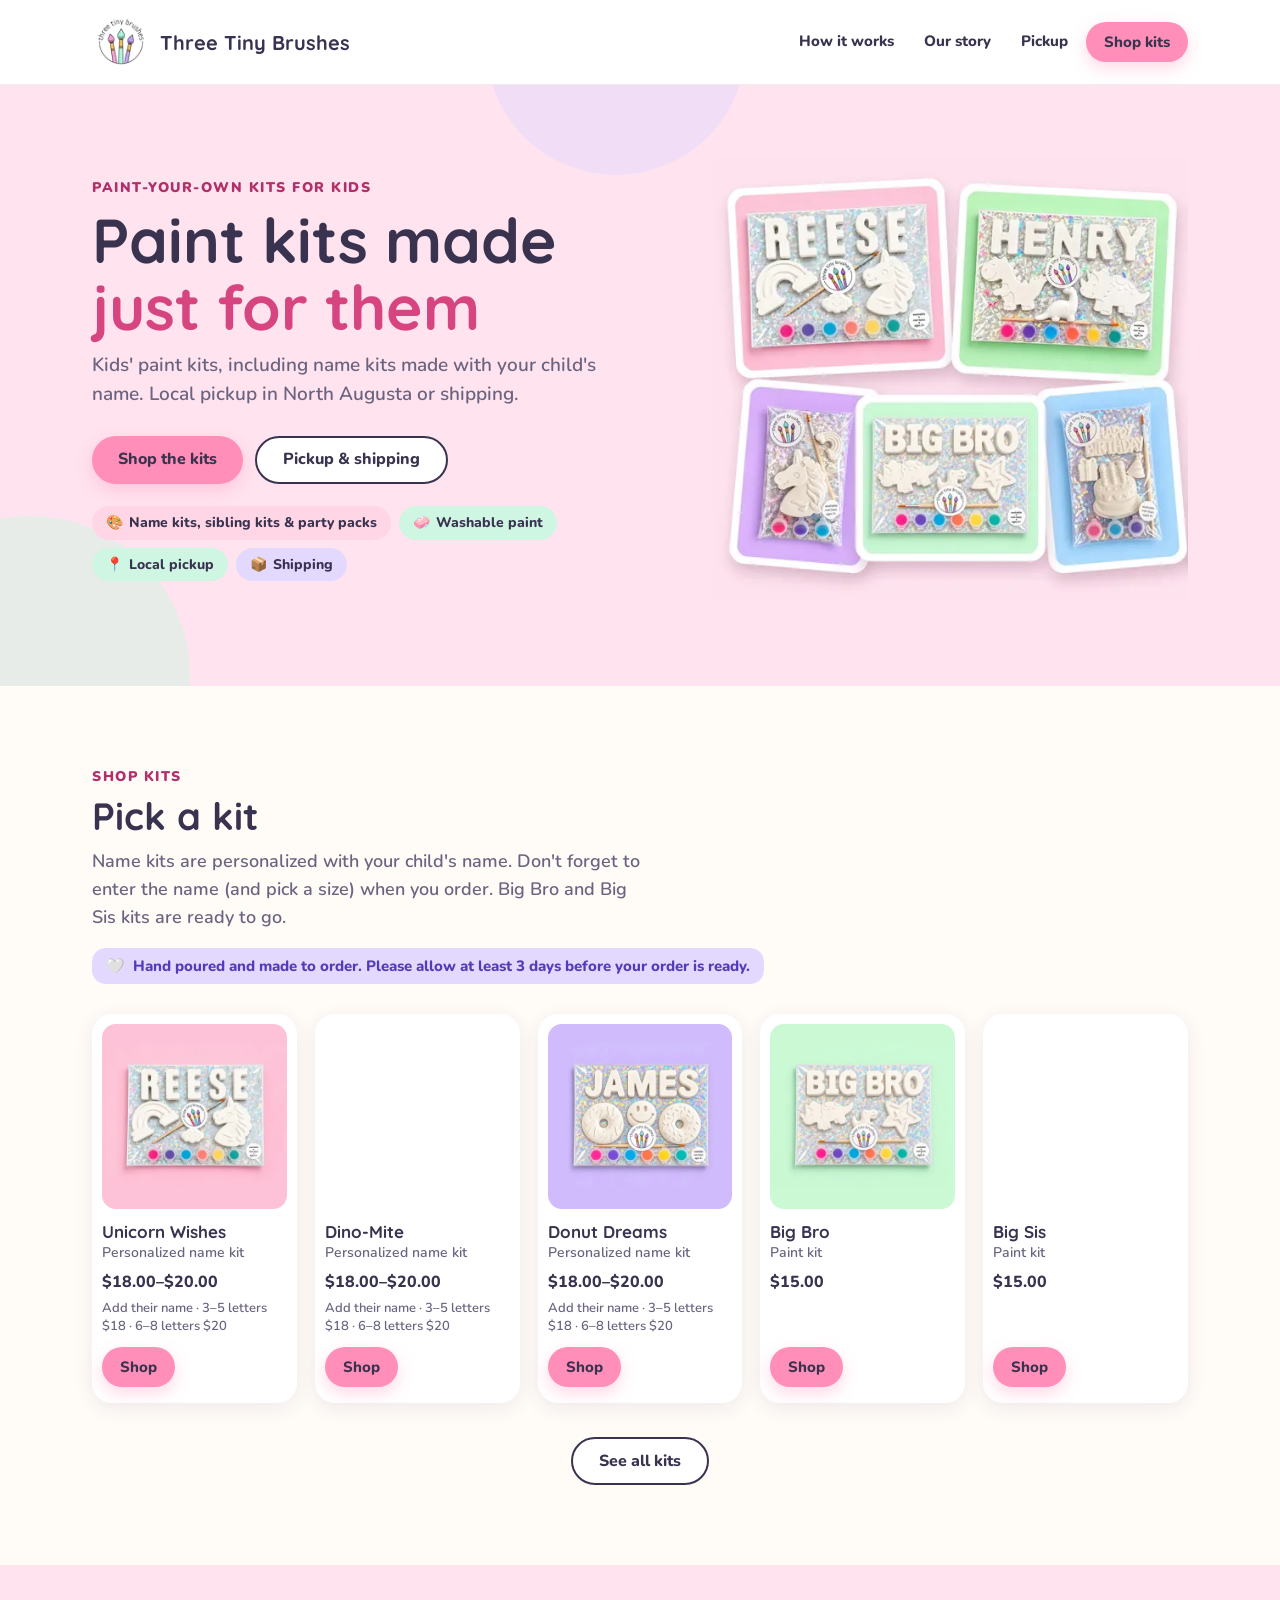
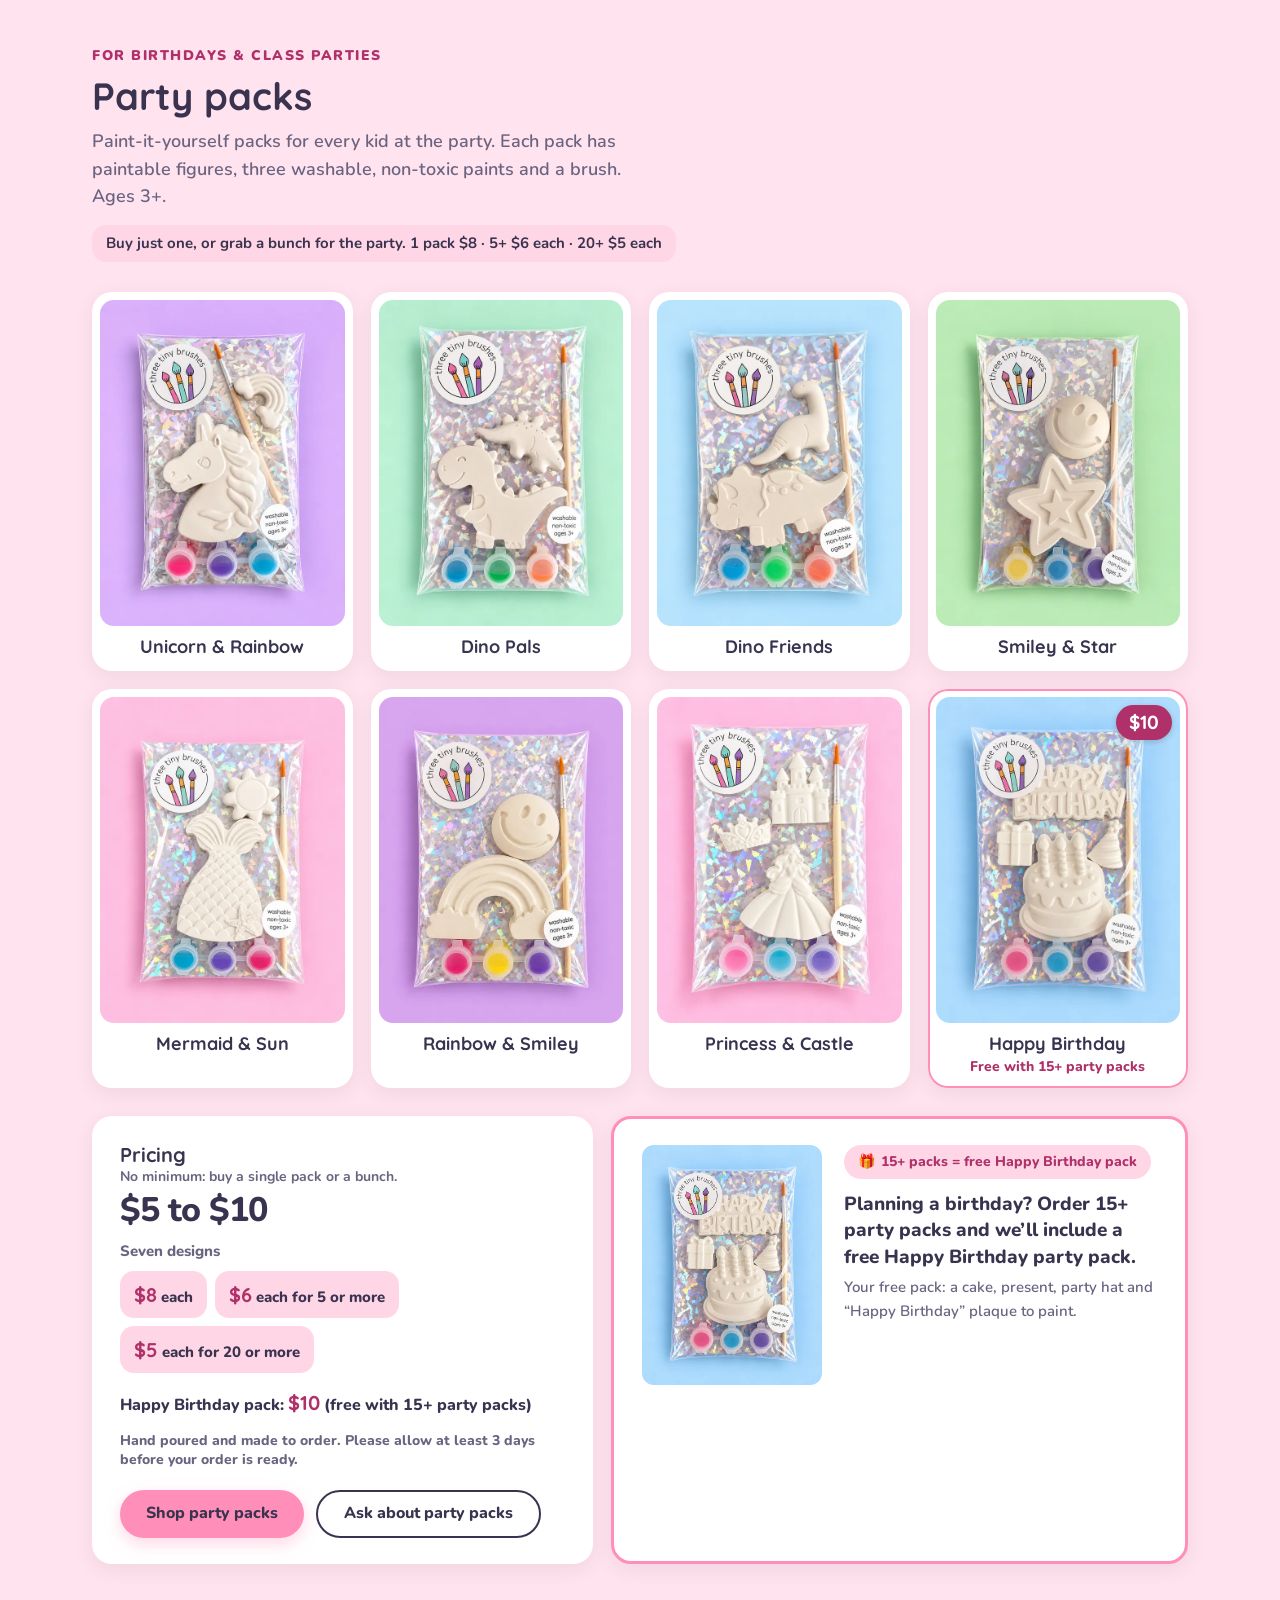
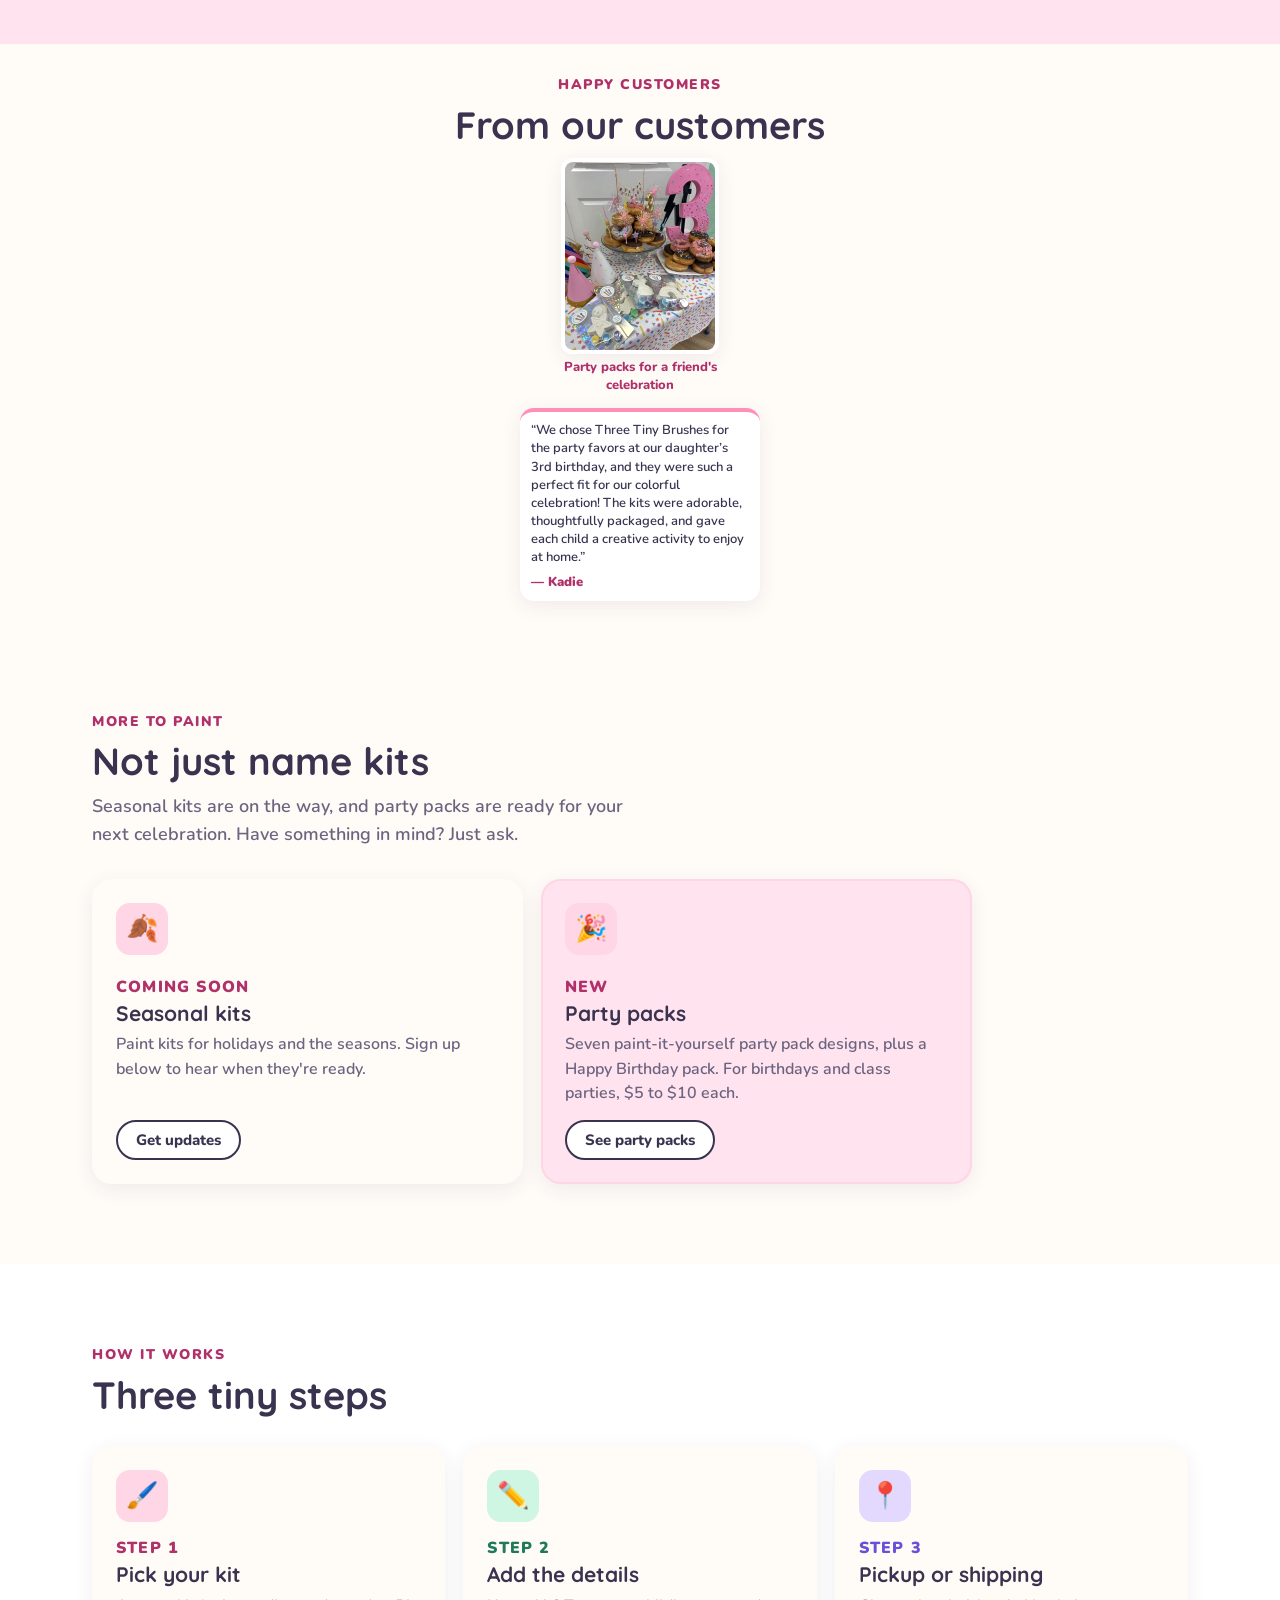
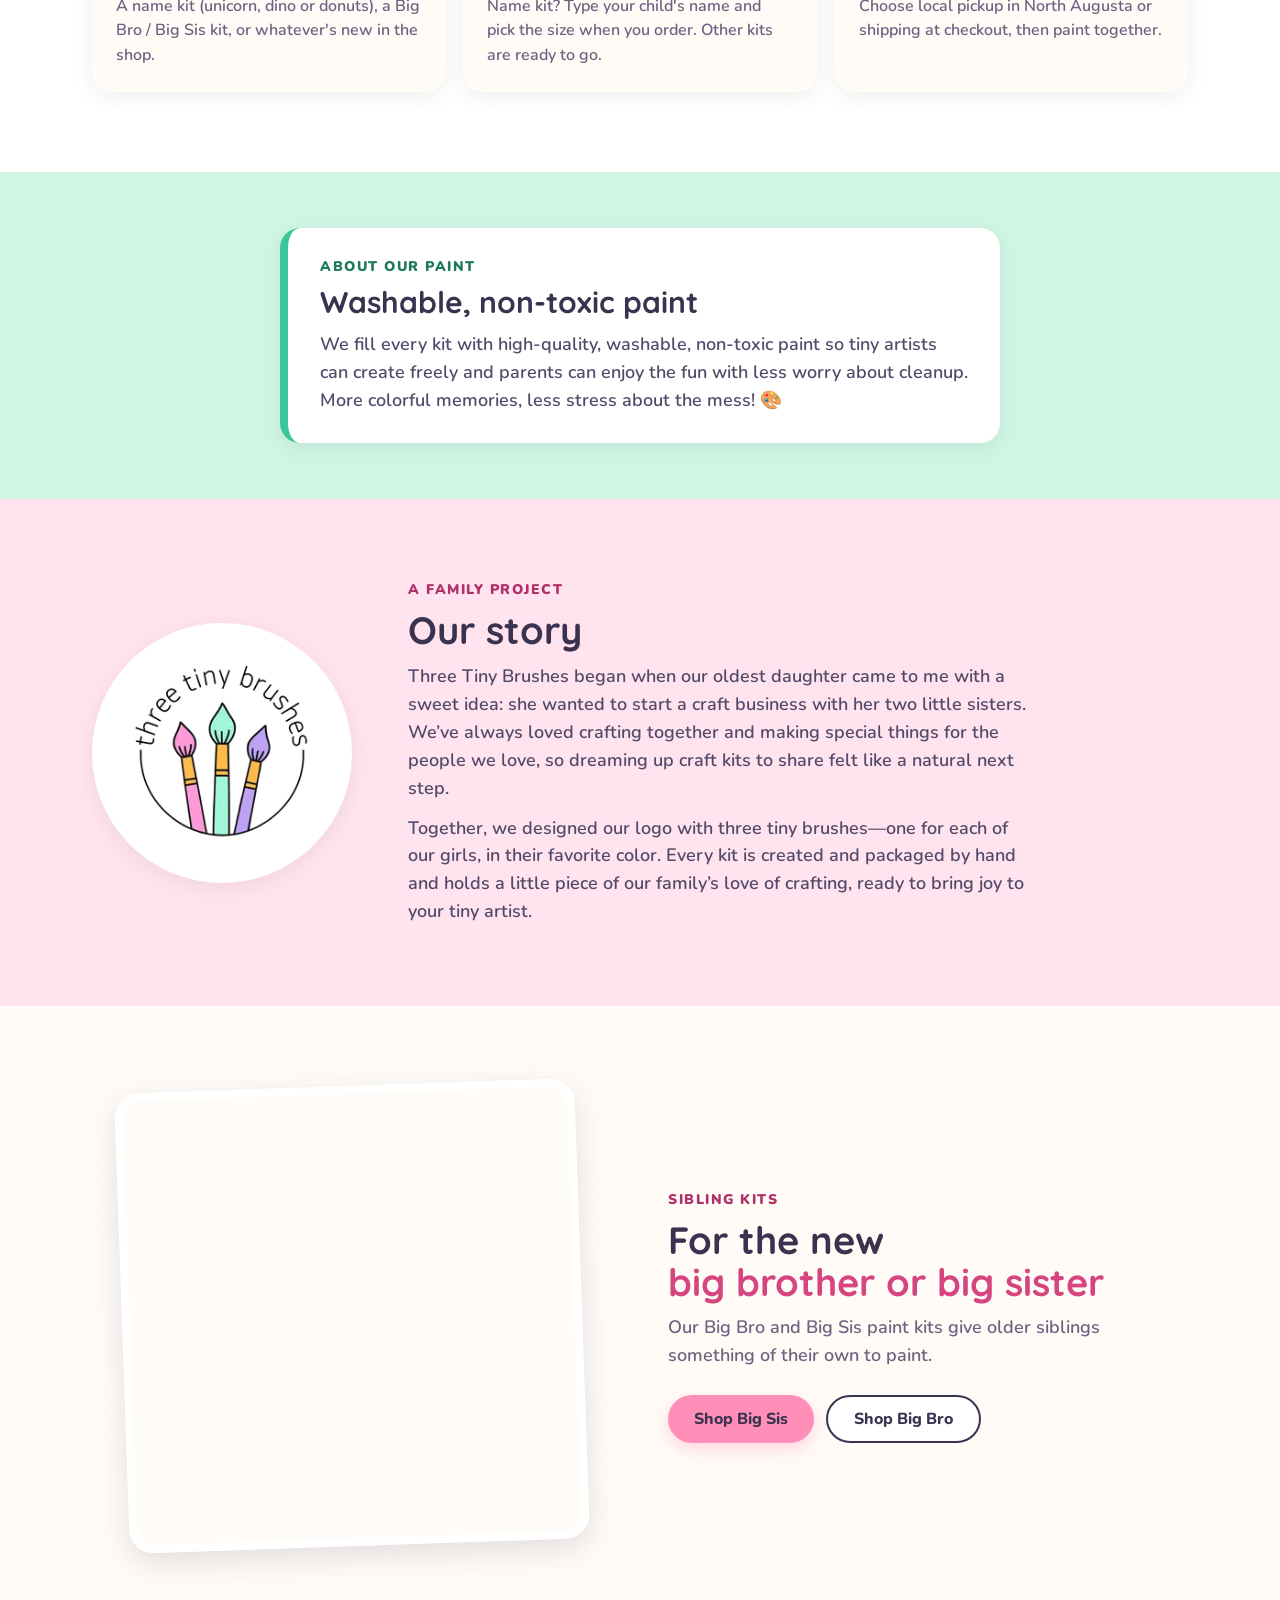
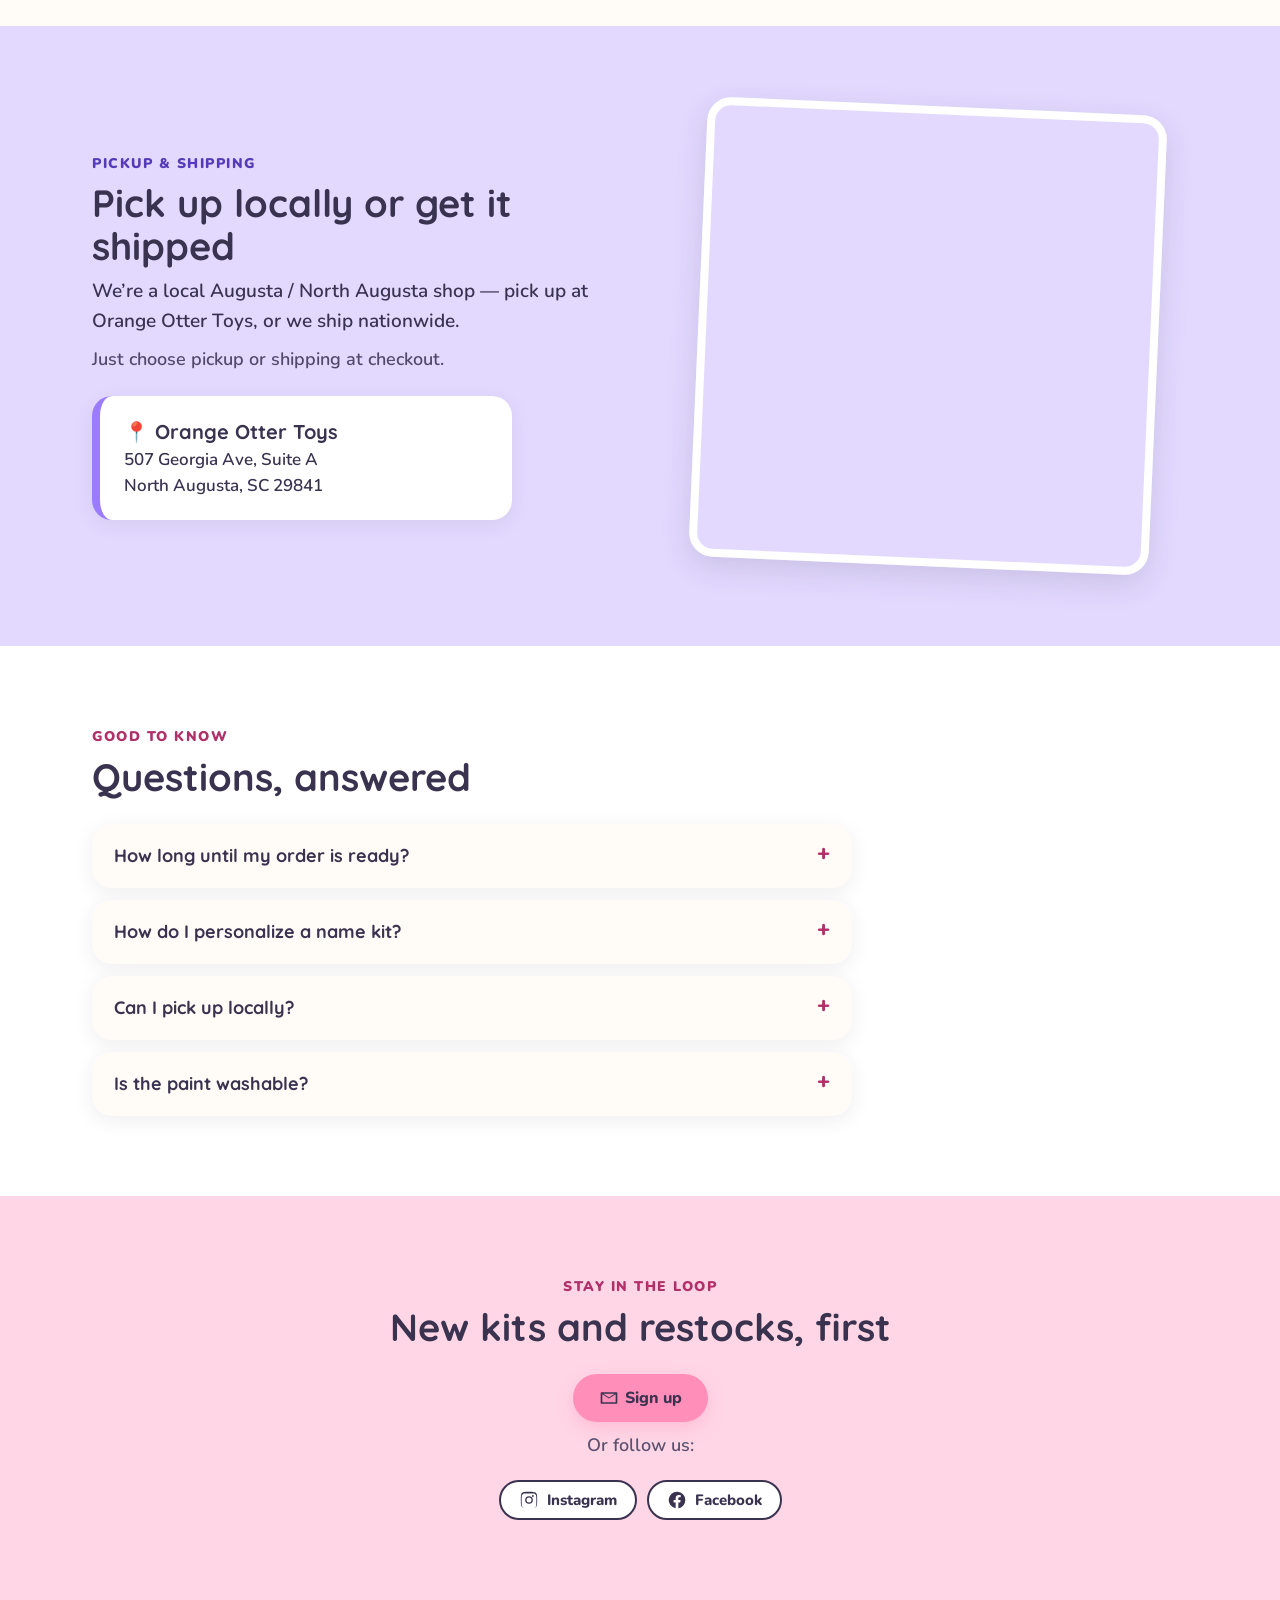
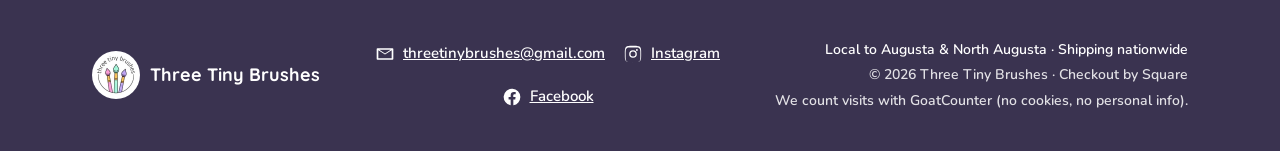
==== commit c6b7d9ae: "Visitor counting with GoatCounter (public dashboard) + footer privacy note; Clarity ID logic unchang" ====
--- a/index.html
+++ b/index.html
@@ -144,7 +144,7 @@
 
 <section class="reviews" id="reviews" aria-labelledby="reviews-title"><div class="wrap">
  <p class="kicker">Happy customers</p><h2 id="reviews-title">From our customers</h2>
-  <figure class="cust-photo"><a class="img-link" href="https://threetinybrushes.square.site/product/party-pack/VT7LMGTIQBLTZOM6BSILZJJO" aria-label="Shop party packs on our Square shop"><picture><source type="image/webp" srcset="img/customer-party-600.webp 600w, img/customer-party-1000.webp 1000w, img/customer-party-1400.webp 1400w" sizes="(min-width:760px) 160px, 160px"><img src="img/customer-party-1000.jpg" srcset="img/customer-party-600.jpg 600w, img/customer-party-1000.jpg 1000w, img/customer-party-1400.jpg 1400w" sizes="(min-width:760px) 160px, 160px" width="1000" height="1253" alt="A birthday table with a donut tower, a pink number 3 and Three Tiny Brushes party packs in the foreground" loading="lazy" decoding="async"></picture></a><figcaption>Party packs for a friend's celebration</figcaption></figure>
+  <figure class="cust-photo"><a class="img-link" href="https://threetinybrushes.square.site/product/party-pack/VT7LMGTIQBLTZOM6BSILZJJO" aria-label="Shop party packs on our Square shop"><picture><source type="image/webp" srcset="img/customer-party-600.webp 600w, img/customer-party-1000.webp 1000w, img/customer-party-1400.webp 1400w" sizes="(min-width:760px) 300px, min(300px, calc(100vw - 40px))"><img src="img/customer-party-1000.jpg" srcset="img/customer-party-600.jpg 600w, img/customer-party-1000.jpg 1000w, img/customer-party-1400.jpg 1400w" sizes="(min-width:760px) 300px, min(300px, calc(100vw - 40px))" width="1000" height="1253" alt="A birthday table with a donut tower, a pink number 3 and Three Tiny Brushes party packs in the foreground" loading="lazy" decoding="async"></picture></a><figcaption>Party packs for a friend's celebration</figcaption></figure>
  <ul class="rev-grid">
   <li class="card review"><blockquote><p>&ldquo;We chose Three Tiny Brushes for the party favors at our daughter’s 3rd birthday, and they were such a perfect fit for our colorful celebration! The kits were adorable, thoughtfully packaged, and gave each child a creative activity to enjoy at home.&rdquo;</p></blockquote><p class="rev-name">&mdash; Kadie</p></li>
  </ul>
@@ -236,6 +236,7 @@
  <div class="foot-meta">
   <p class="foot-local"><span>Local to Augusta &amp; North Augusta</span> · <span>Shipping nationwide</span></p>
   <p class="small">© 2026 Three Tiny Brushes · Checkout by Square</p>
+  <p class="small">We count visits with GoatCounter (no cookies, no personal info).</p>
  </div>
 </div></footer>
 </body>
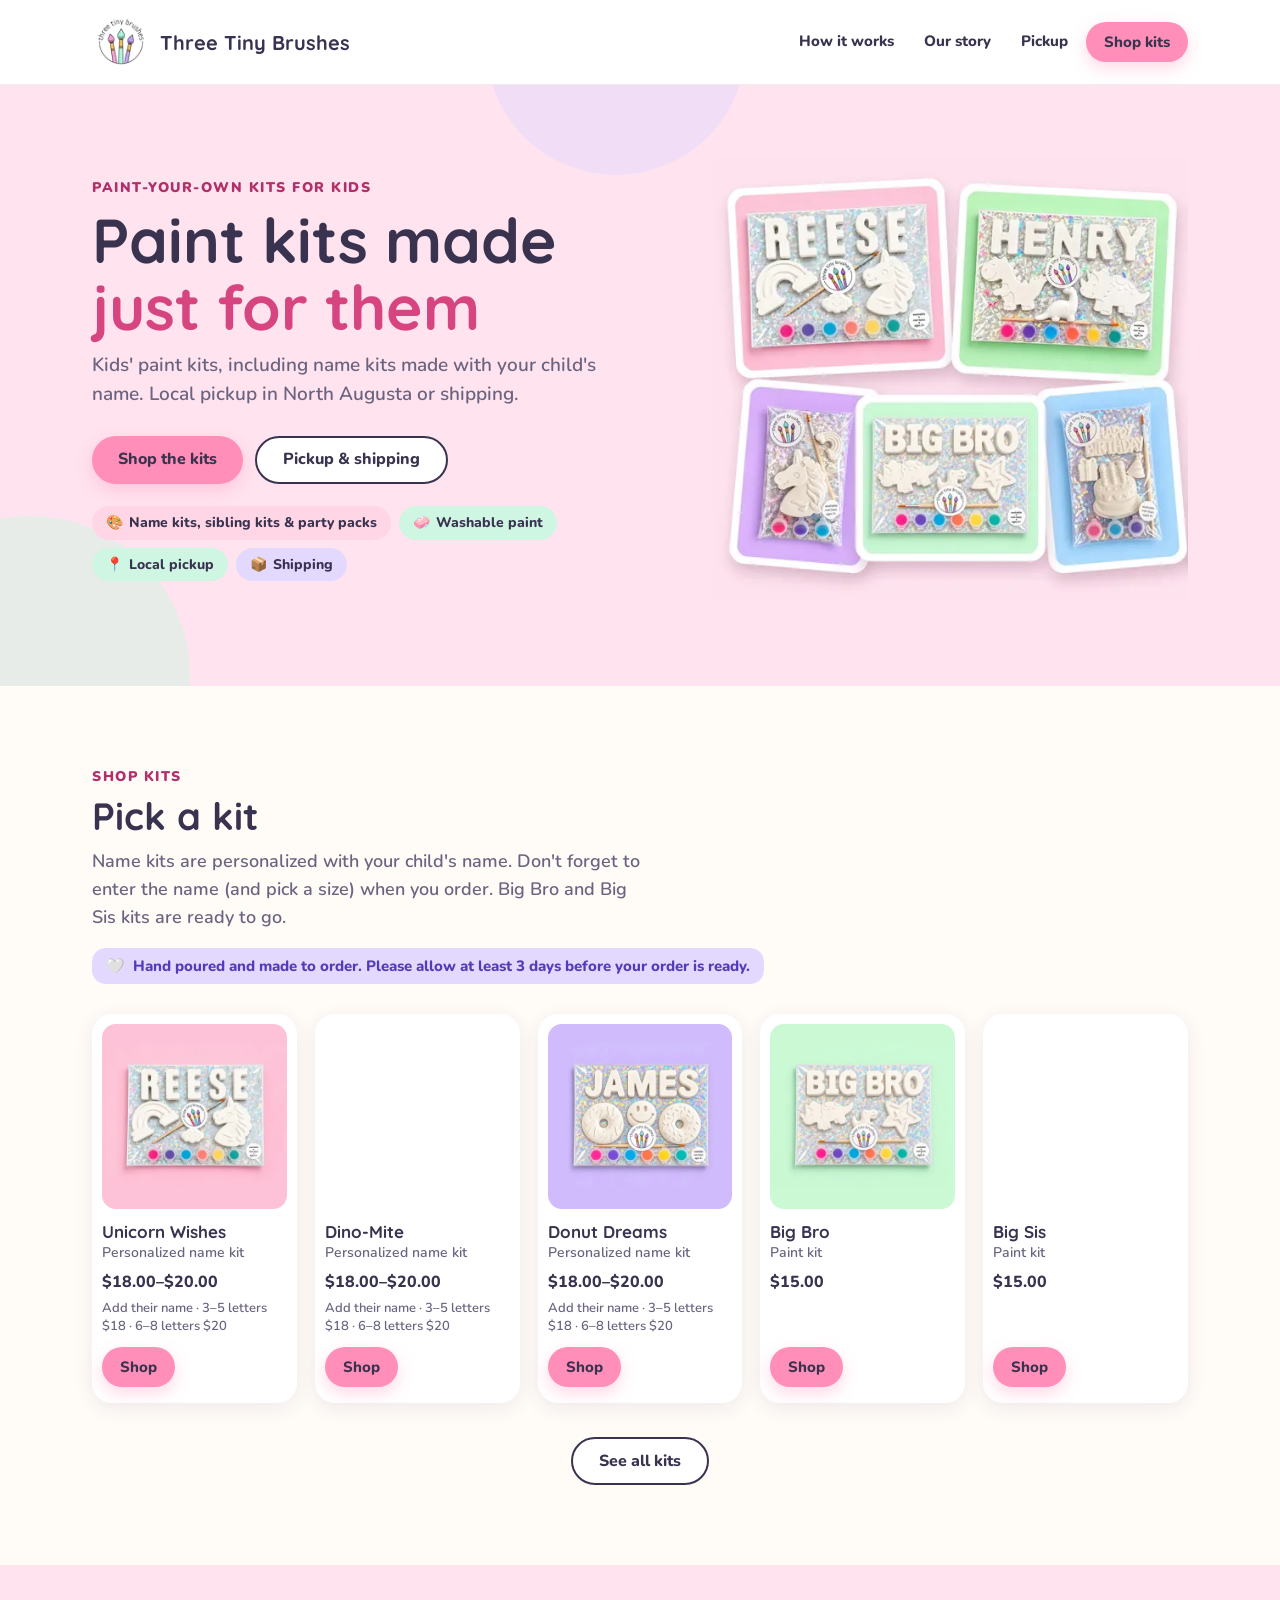
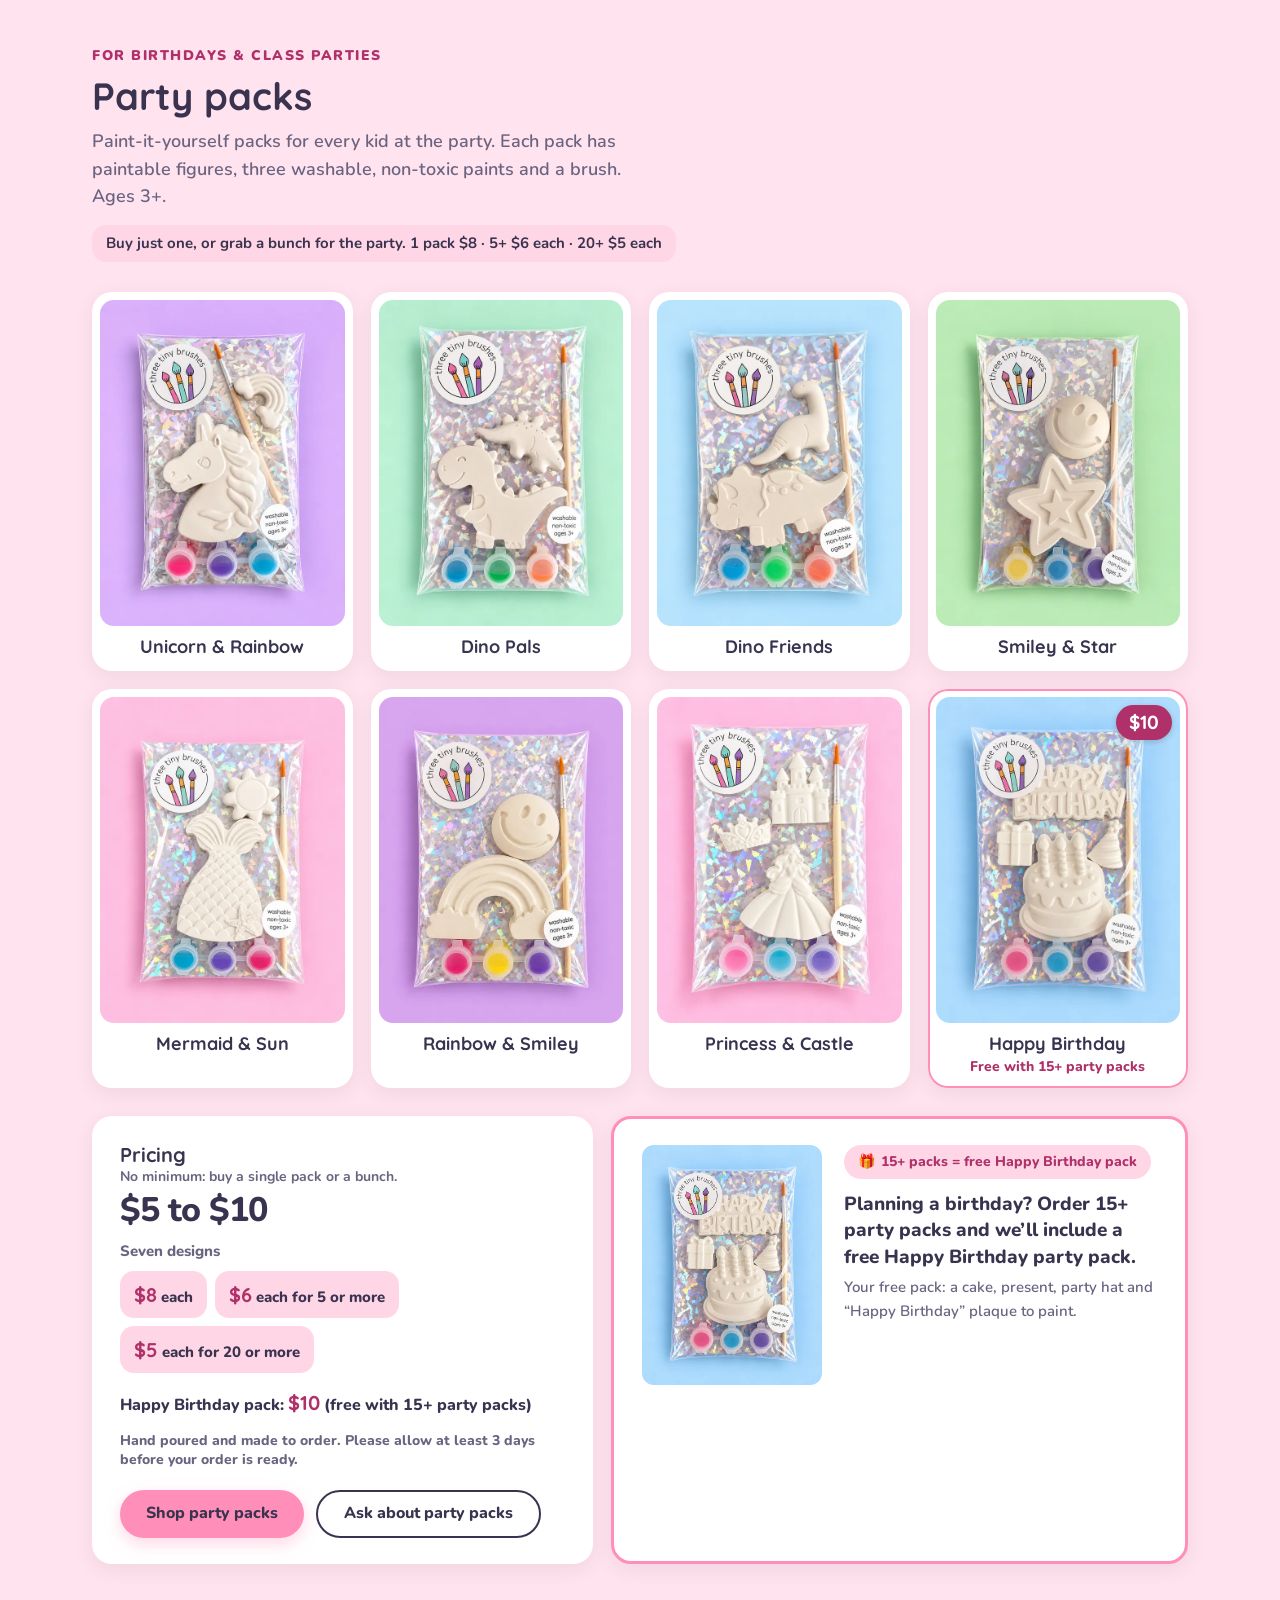
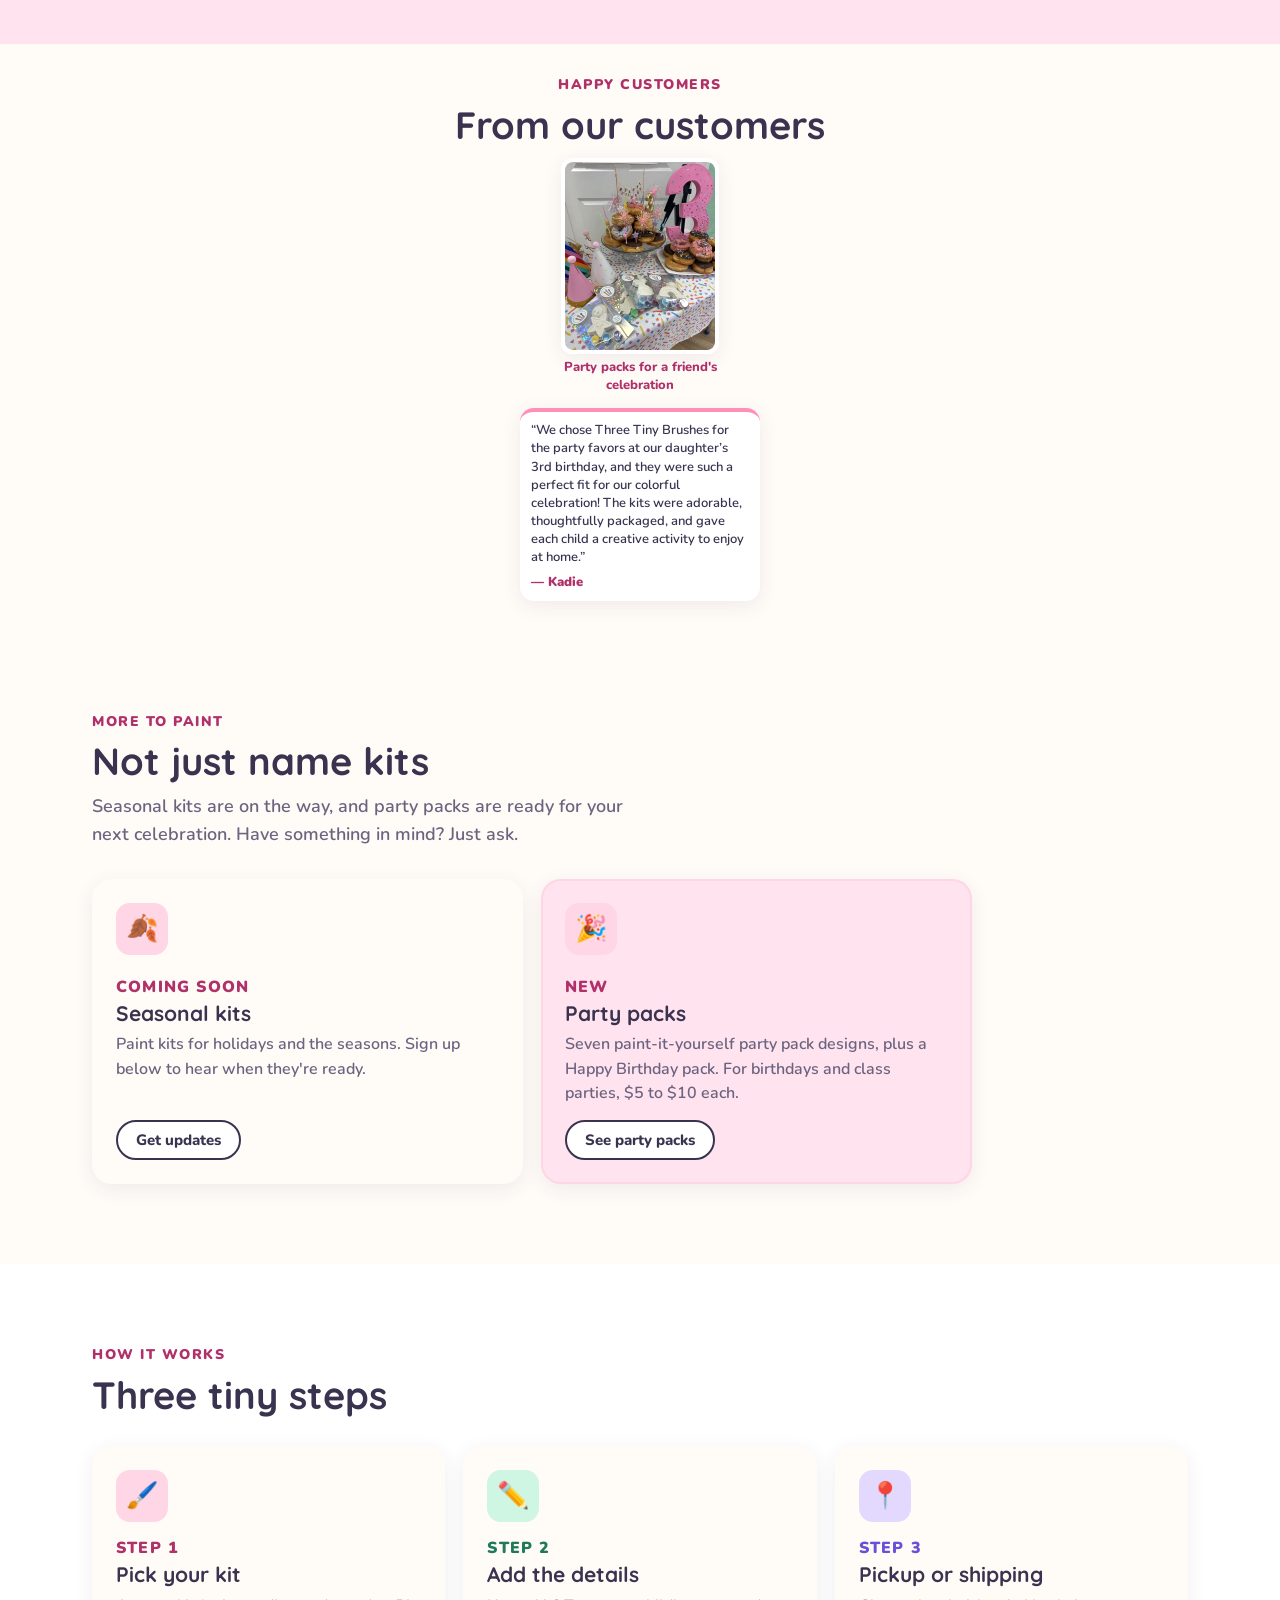
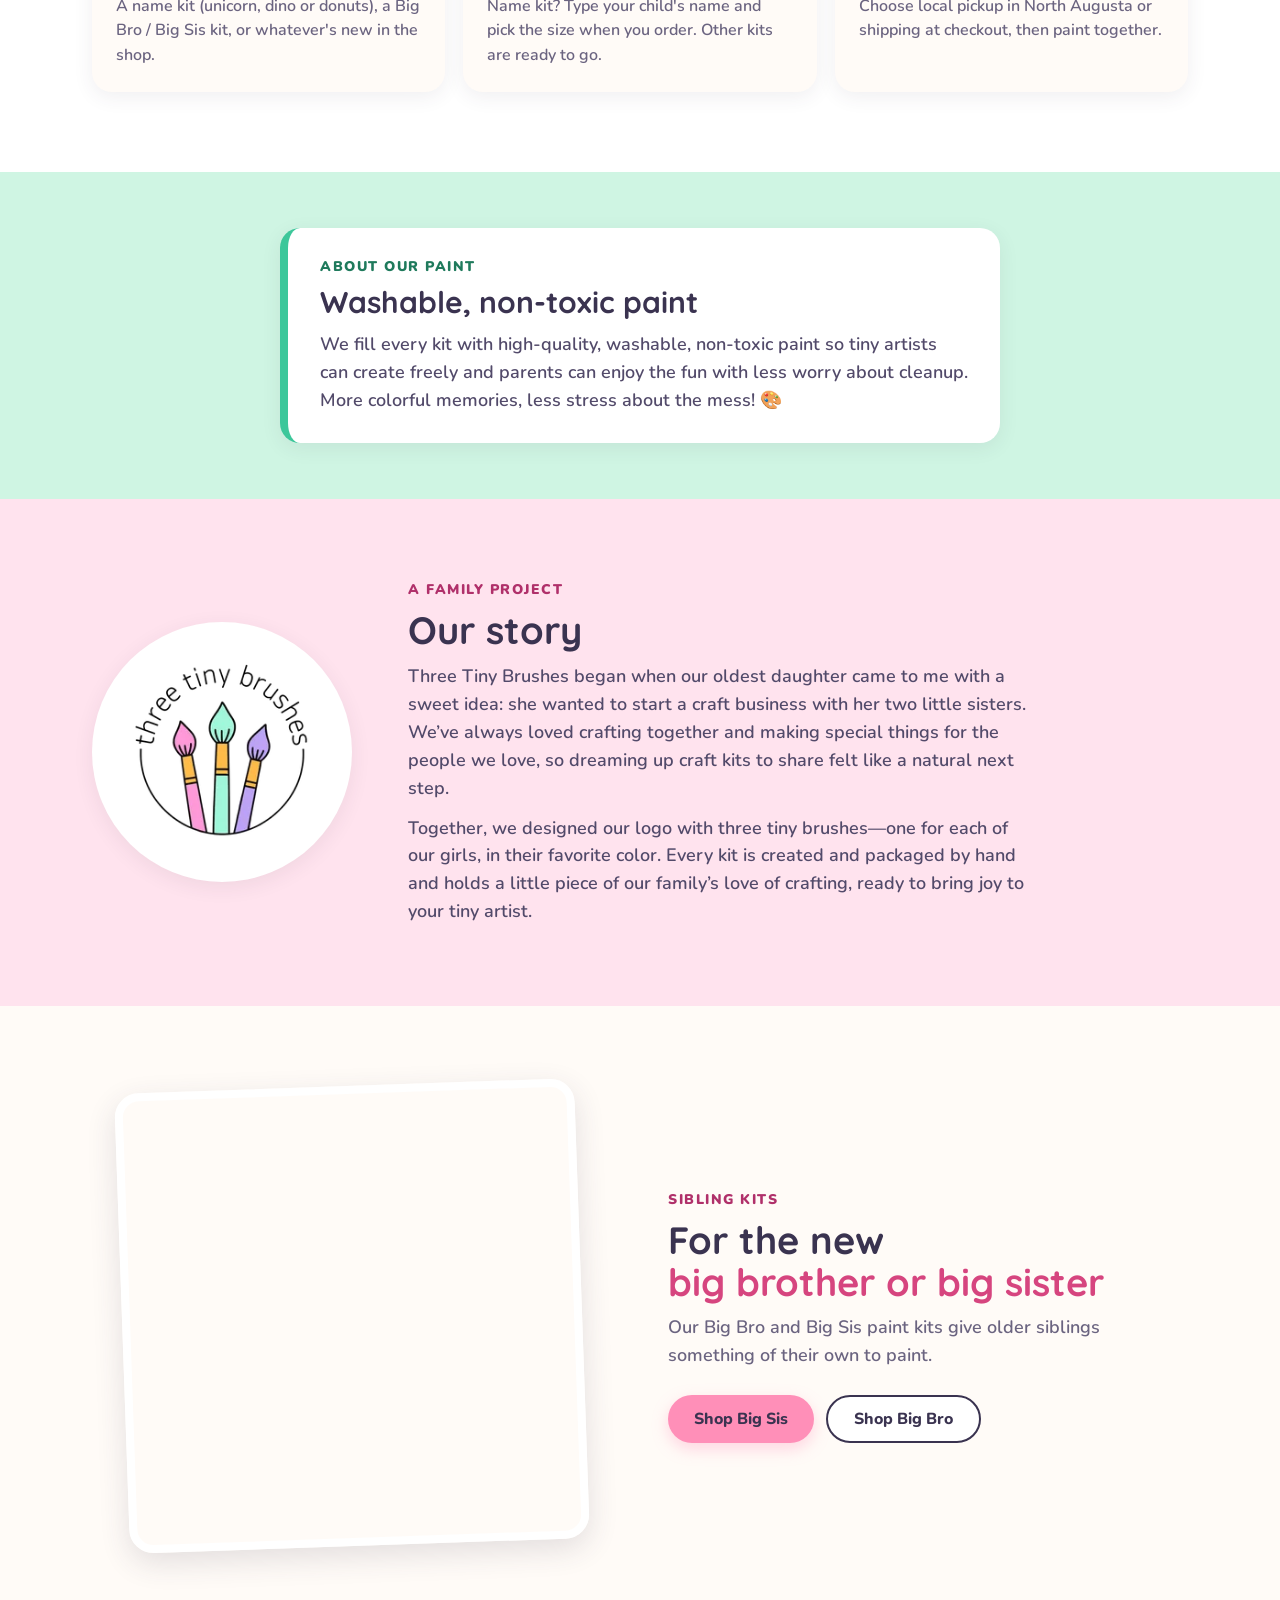
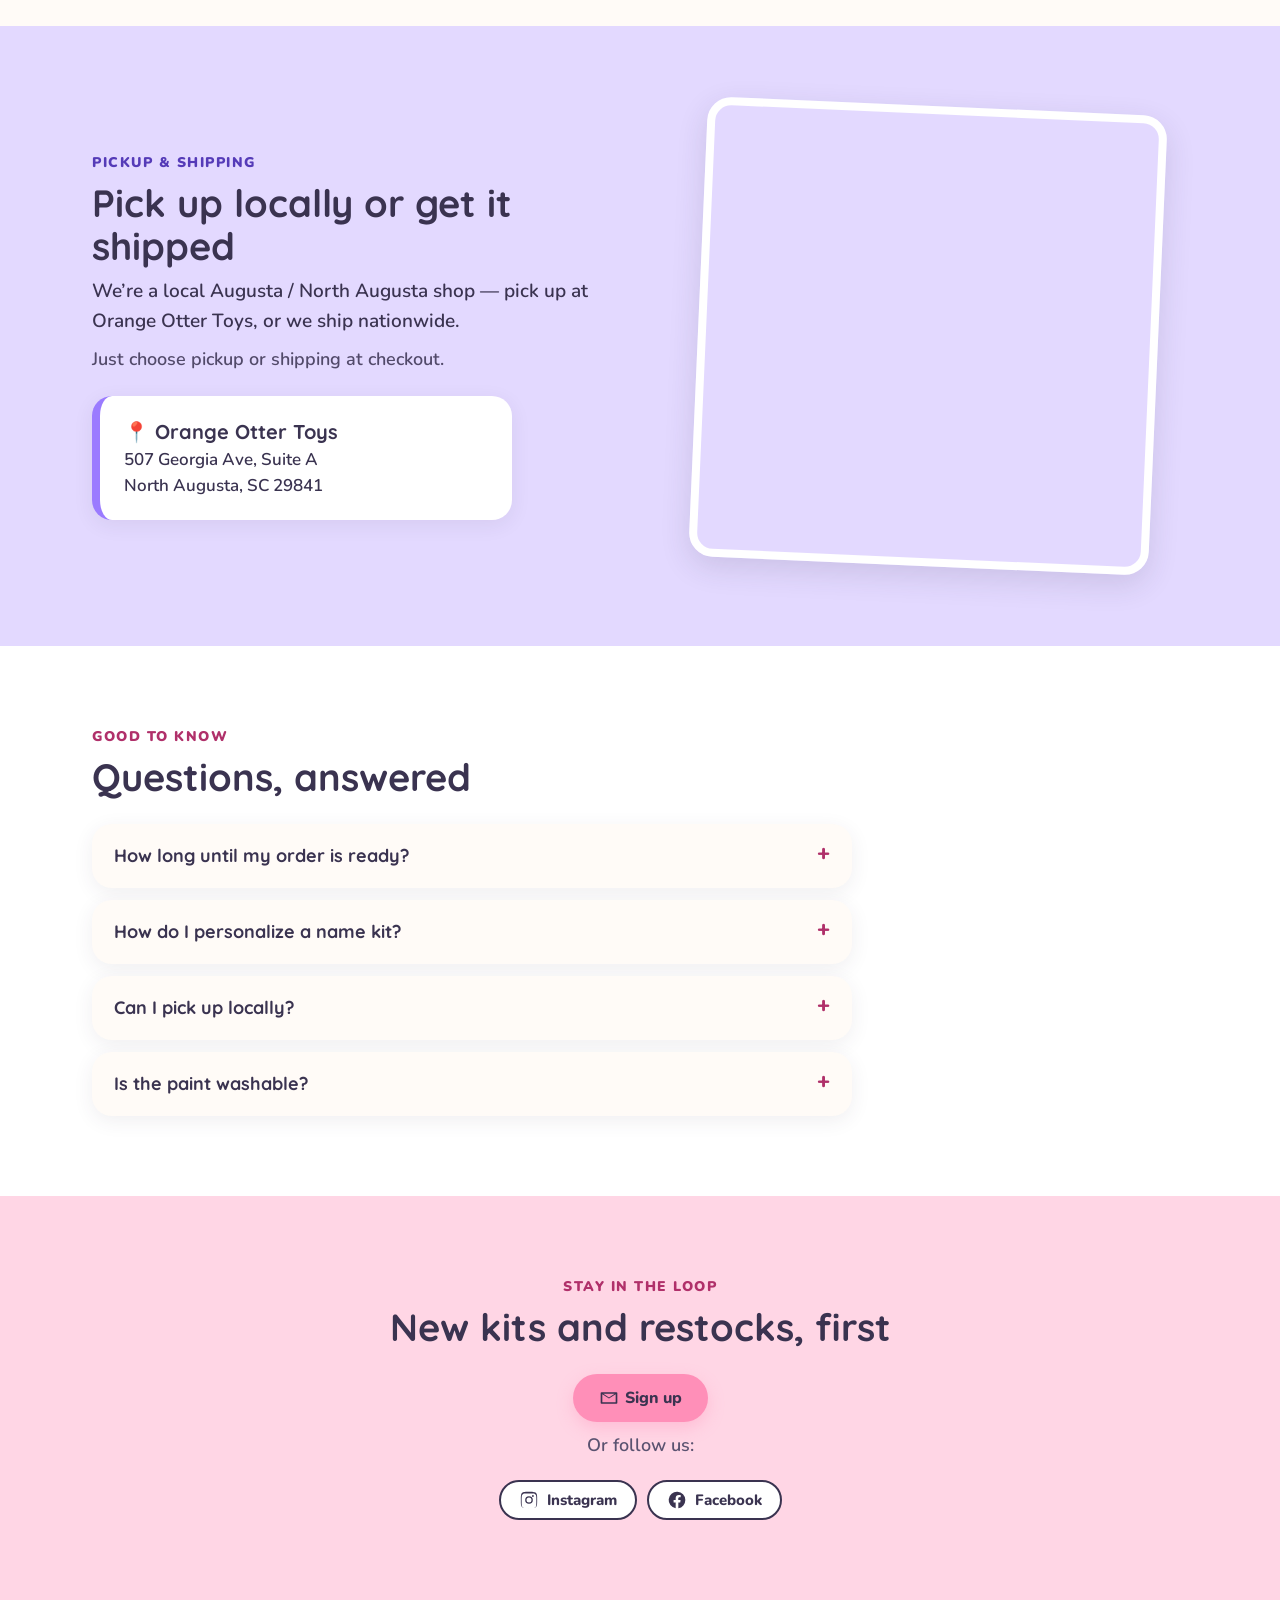
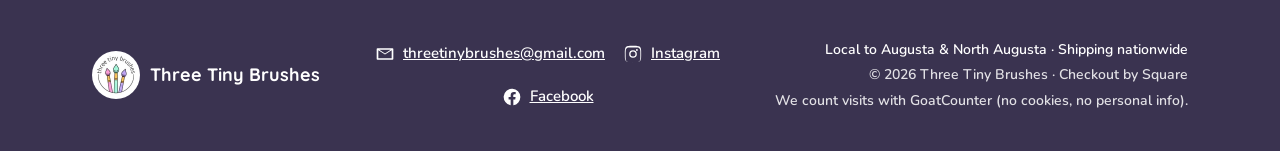
==== commit 48f7550f: "Keep customer photo sizes hint at 160px in build_html.py" ====
--- a/index.html
+++ b/index.html
@@ -144,7 +144,7 @@
 
 <section class="reviews" id="reviews" aria-labelledby="reviews-title"><div class="wrap">
  <p class="kicker">Happy customers</p><h2 id="reviews-title">From our customers</h2>
-  <figure class="cust-photo"><a class="img-link" href="https://threetinybrushes.square.site/product/party-pack/VT7LMGTIQBLTZOM6BSILZJJO" aria-label="Shop party packs on our Square shop"><picture><source type="image/webp" srcset="img/customer-party-600.webp 600w, img/customer-party-1000.webp 1000w, img/customer-party-1400.webp 1400w" sizes="(min-width:760px) 300px, min(300px, calc(100vw - 40px))"><img src="img/customer-party-1000.jpg" srcset="img/customer-party-600.jpg 600w, img/customer-party-1000.jpg 1000w, img/customer-party-1400.jpg 1400w" sizes="(min-width:760px) 300px, min(300px, calc(100vw - 40px))" width="1000" height="1253" alt="A birthday table with a donut tower, a pink number 3 and Three Tiny Brushes party packs in the foreground" loading="lazy" decoding="async"></picture></a><figcaption>Party packs for a friend's celebration</figcaption></figure>
+  <figure class="cust-photo"><a class="img-link" href="https://threetinybrushes.square.site/product/party-pack/VT7LMGTIQBLTZOM6BSILZJJO" aria-label="Shop party packs on our Square shop"><picture><source type="image/webp" srcset="img/customer-party-600.webp 600w, img/customer-party-1000.webp 1000w, img/customer-party-1400.webp 1400w" sizes="(min-width:760px) 160px, 160px"><img src="img/customer-party-1000.jpg" srcset="img/customer-party-600.jpg 600w, img/customer-party-1000.jpg 1000w, img/customer-party-1400.jpg 1400w" sizes="(min-width:760px) 160px, 160px" width="1000" height="1253" alt="A birthday table with a donut tower, a pink number 3 and Three Tiny Brushes party packs in the foreground" loading="lazy" decoding="async"></picture></a><figcaption>Party packs for a friend's celebration</figcaption></figure>
  <ul class="rev-grid">
   <li class="card review"><blockquote><p>&ldquo;We chose Three Tiny Brushes for the party favors at our daughter’s 3rd birthday, and they were such a perfect fit for our colorful celebration! The kits were adorable, thoughtfully packaged, and gave each child a creative activity to enjoy at home.&rdquo;</p></blockquote><p class="rev-name">&mdash; Kadie</p></li>
  </ul>
